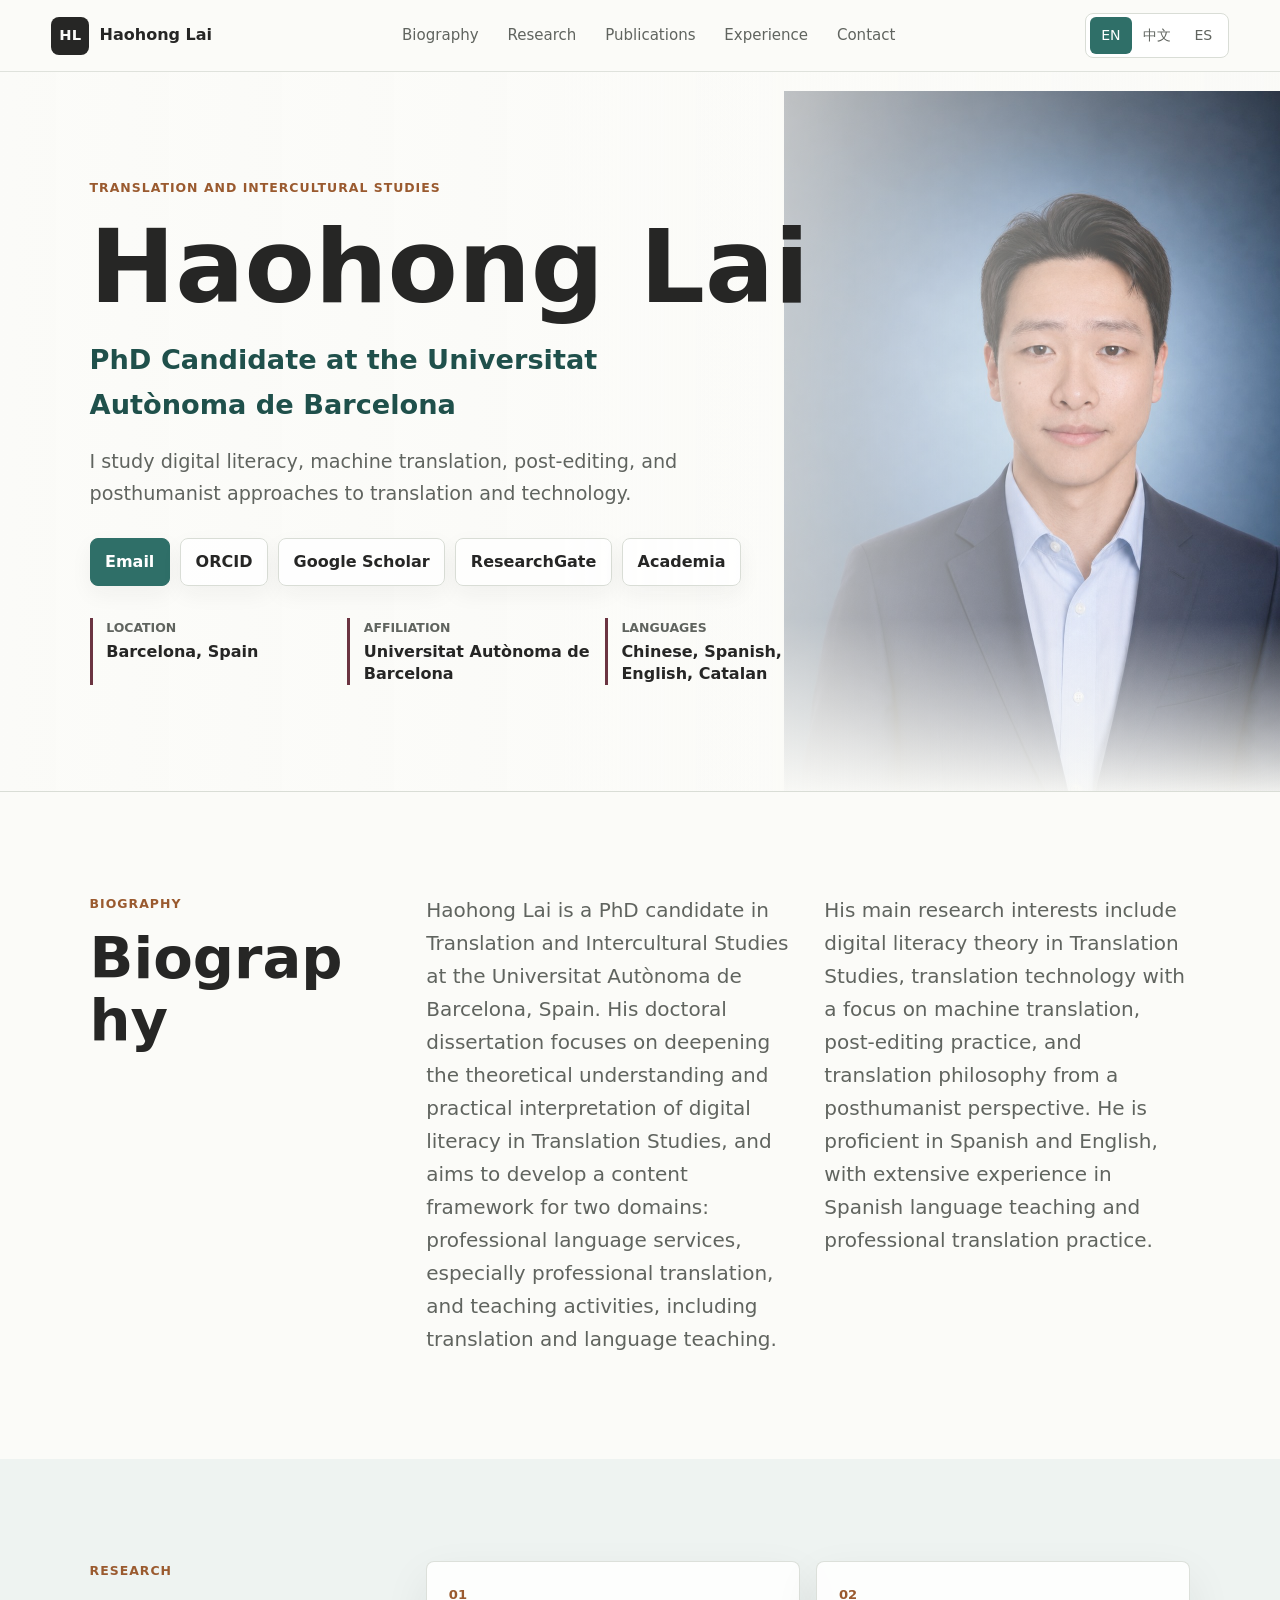
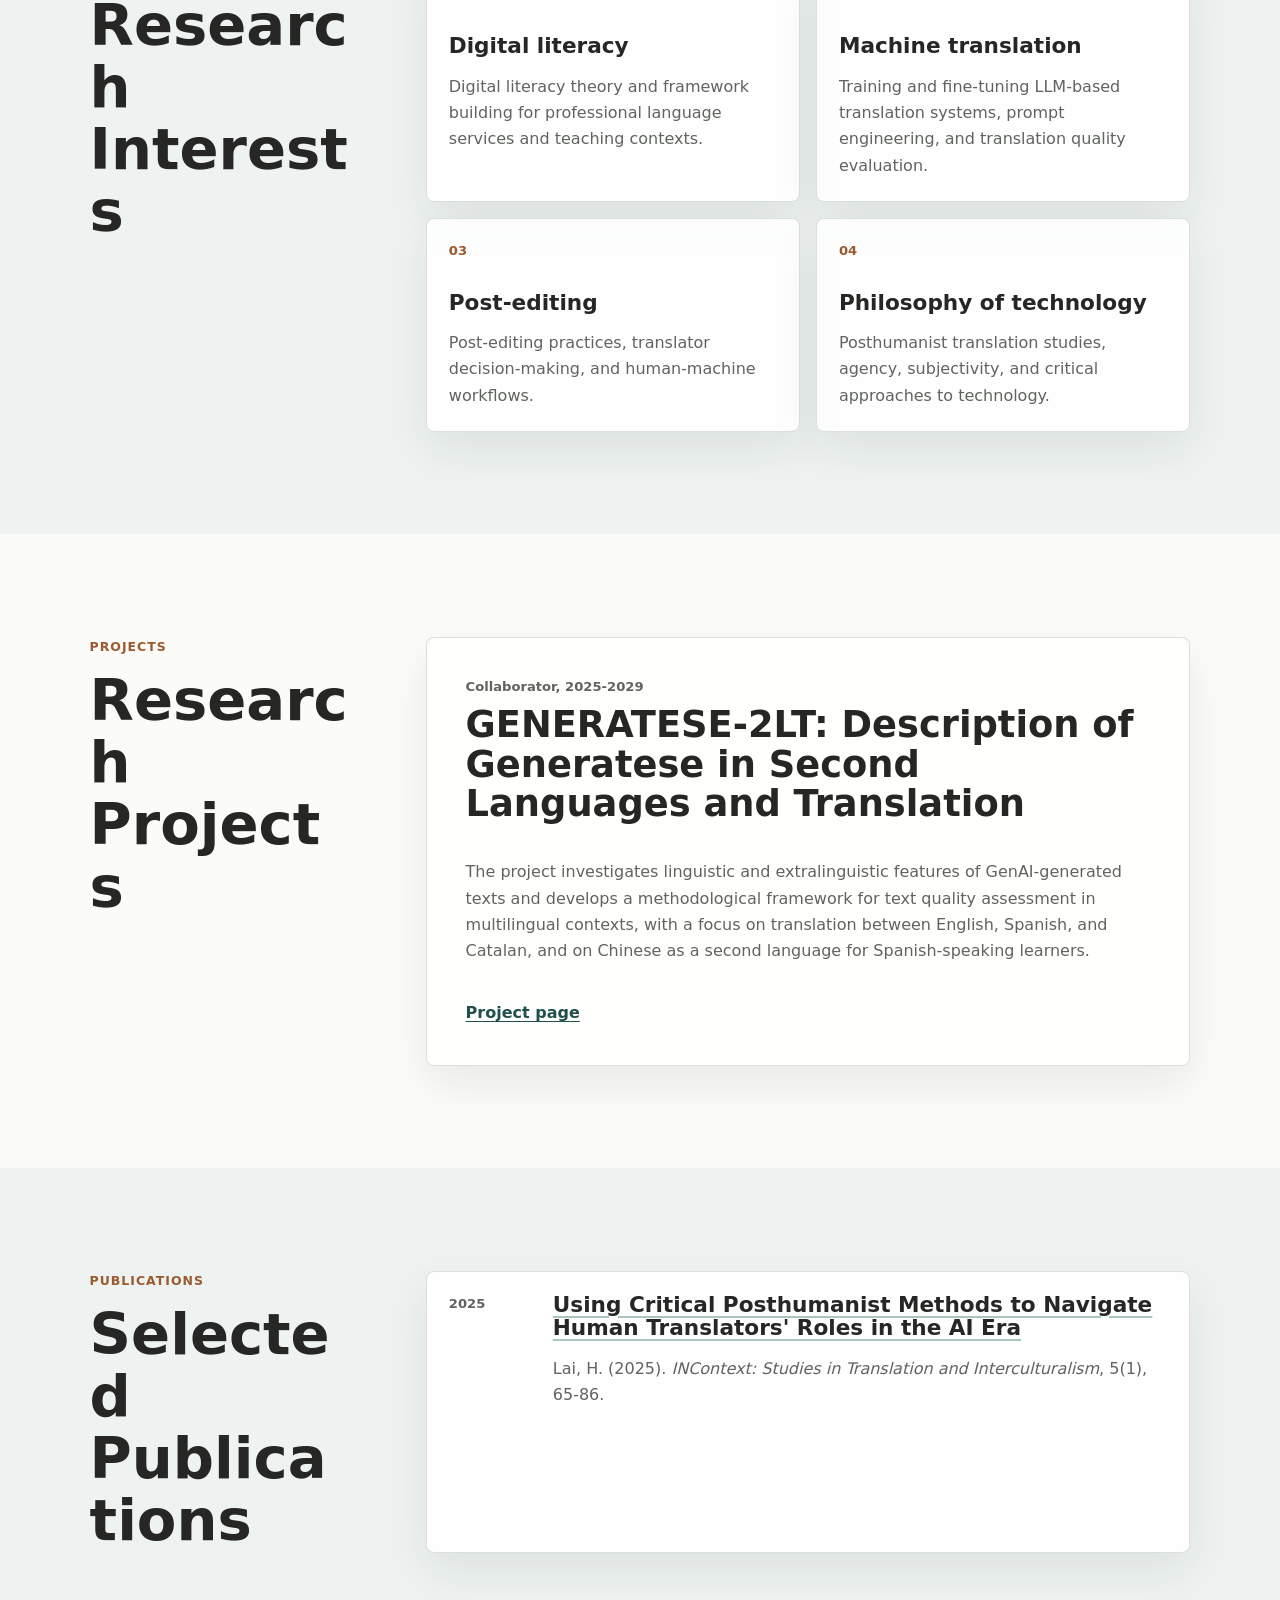
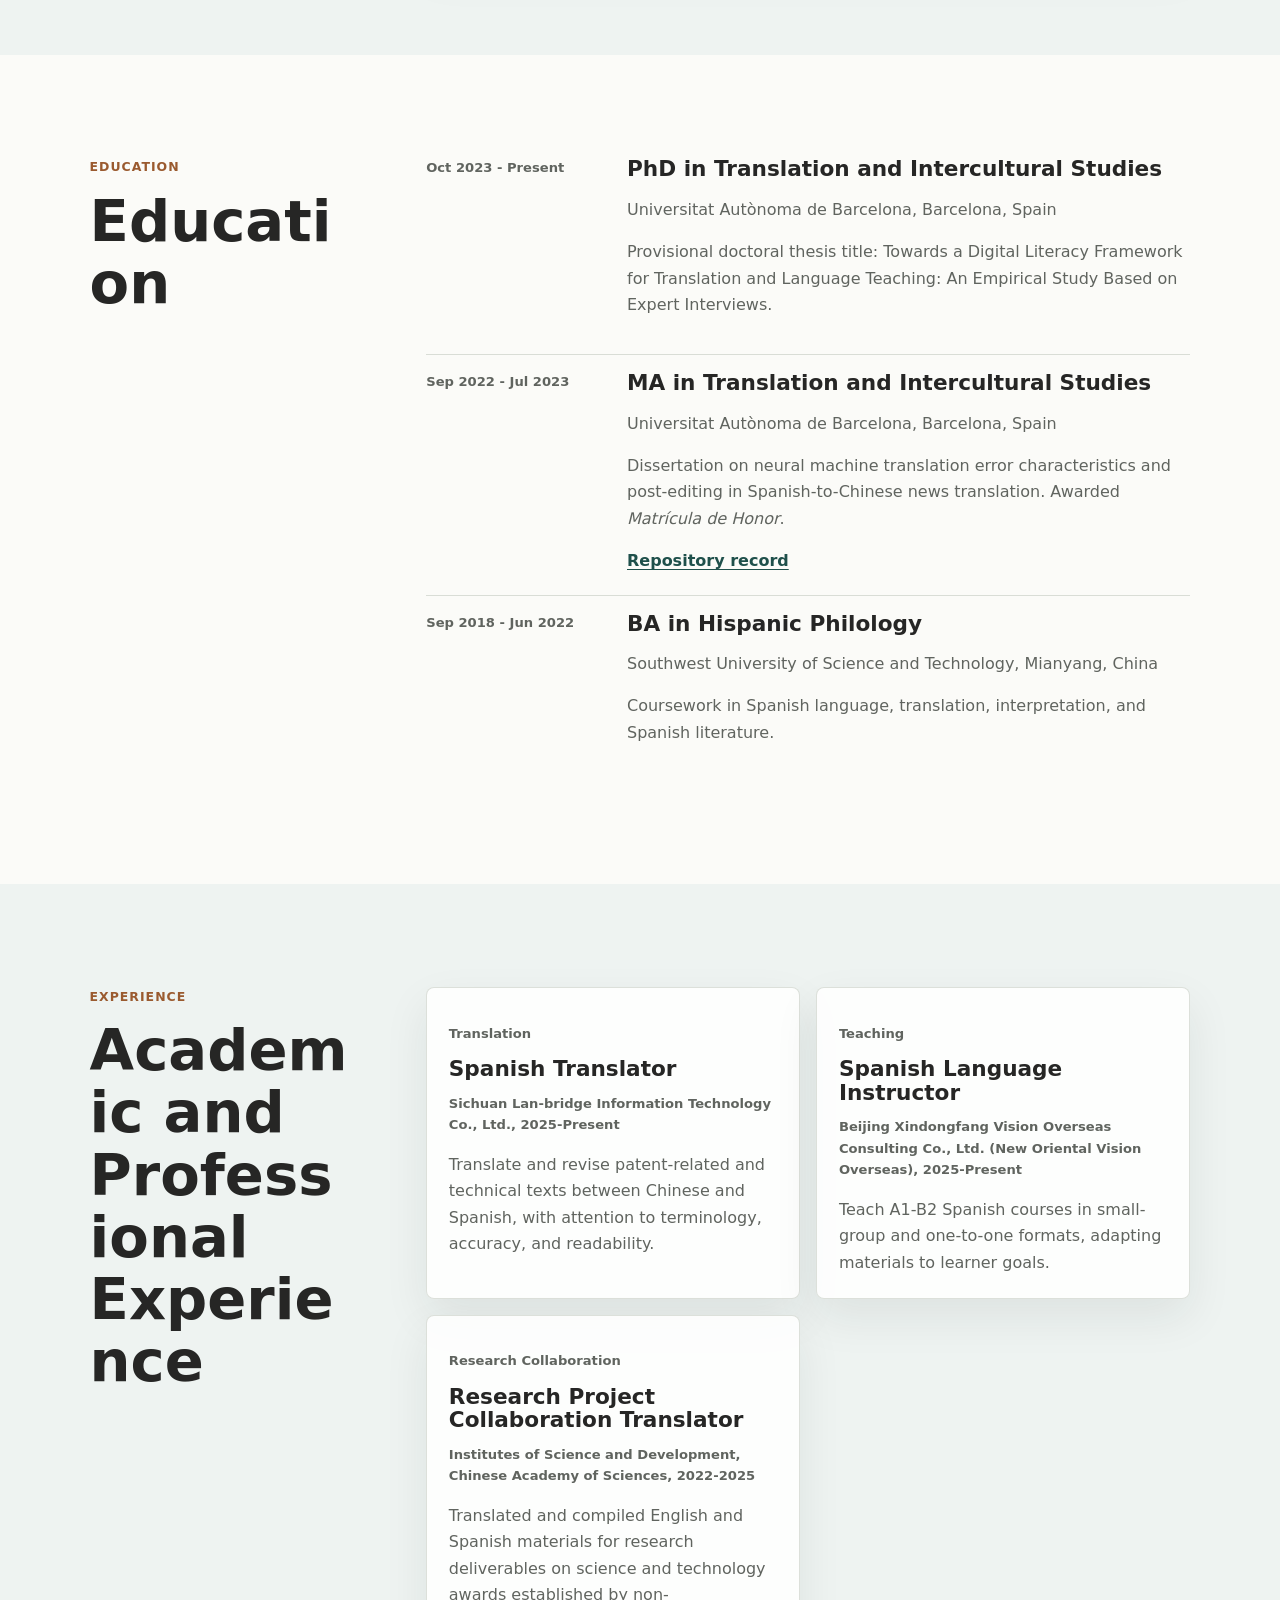
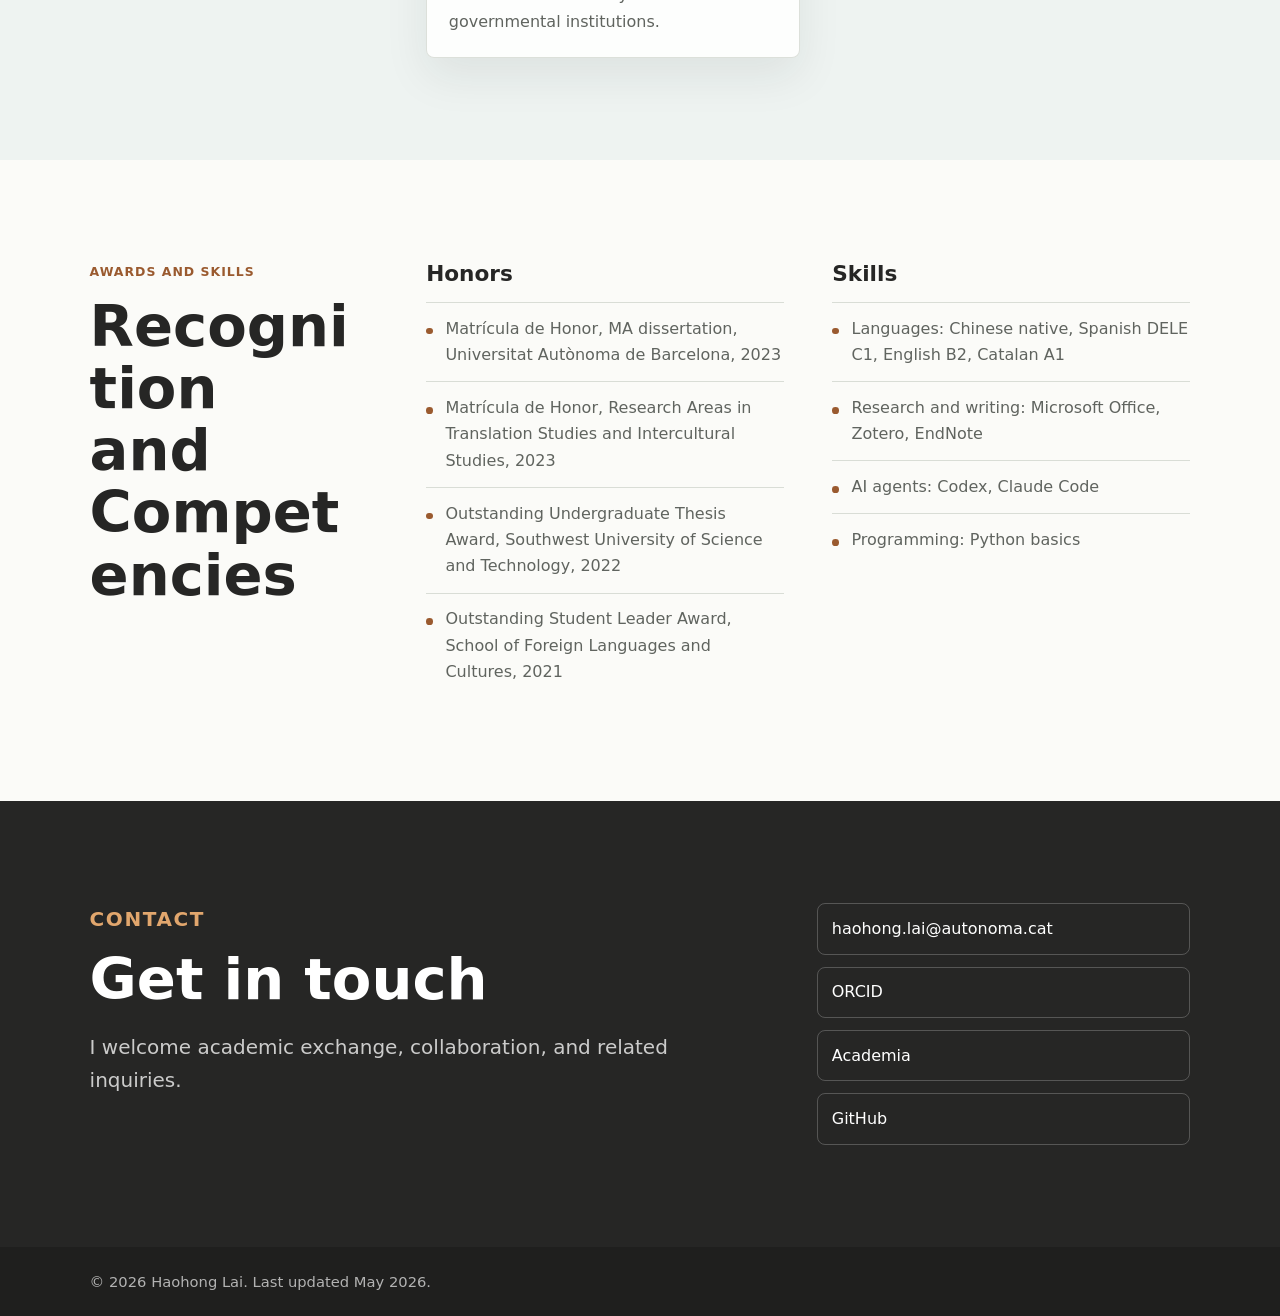
==== index.html @ 5a2b03fe "Simplify contact invitation copy" ====
<!doctype html>
<html lang="en">
  <head>
    <meta charset="utf-8">
    <meta name="viewport" content="width=device-width, initial-scale=1">
    <title>Haohong Lai | Academic Website</title>
    <meta
      name="description"
      content="Academic website of Haohong Lai, PhD candidate at the Universitat Autònoma de Barcelona. Research interests include digital literacy, machine translation, post-editing, and posthumanist translation studies."
    >
    <meta name="theme-color" content="#fbfbf8">
    <meta property="og:title" content="Haohong Lai | Academic Website">
    <meta
      property="og:description"
      content="Translation and Intercultural Studies, digital literacy, machine translation, post-editing, and posthumanist translation studies."
    >
    <meta property="og:type" content="website">
    <meta property="og:image" content="assets/profile.jpg">
    <link rel="stylesheet" href="styles.css?v=20260524">
    <script type="application/ld+json">
      {
        "@context": "https://schema.org",
        "@type": "Person",
        "name": "Haohong Lai",
        "alternateName": "赖豪鸿",
        "jobTitle": "PhD Candidate in Translation and Intercultural Studies",
        "affiliation": {
          "@type": "CollegeOrUniversity",
        "name": "Universitat Autònoma de Barcelona"
        },
        "email": "mailto:haohong.lai@autonoma.cat",
        "url": "https://haohong1.github.io/",
        "sameAs": [
          "https://orcid.org/0009-0009-6157-6242",
          "https://scholar.google.com.hk/citations?user=t36RoYYAAAAJ&hl",
          "https://www.researchgate.net/profile/Haohong-Lai?ev=hdr_xprf",
          "https://uab.academia.edu/HaohongLai",
          "https://github.com/haohong1"
        ],
        "knowsAbout": [
          "Digital literacy",
          "Machine translation",
          "Post-editing",
          "Philosophy of technology",
          "Posthumanist translation studies"
        ]
      }
    </script>
  </head>
  <body>
    <a class="skip-link" href="#main" data-i18n="skipLink">Skip to main content</a>

    <header class="site-header">
      <a class="brand" href="#top" aria-label="Haohong Lai">
        <span class="brand-mark">HL</span>
        <span class="brand-text">Haohong Lai</span>
      </a>

      <nav class="site-nav" aria-label="Primary navigation">
        <a href="#about" data-i18n="navAbout">Biography</a>
        <a href="#research" data-i18n="navResearch">Research</a>
        <a href="#publications" data-i18n="navPublications">Publications</a>
        <a href="#experience" data-i18n="navExperience">Experience</a>
        <a href="#contact" data-i18n="navContact">Contact</a>
      </nav>

      <div class="language-switch" aria-label="Language">
        <button class="lang-button is-active" type="button" data-lang-button="en" aria-pressed="true">EN</button>
        <button class="lang-button" type="button" data-lang-button="zh" aria-pressed="false">中文</button>
        <button class="lang-button" type="button" data-lang-button="es" aria-pressed="false">ES</button>
      </div>
    </header>

    <main id="main">
      <section class="hero" id="top" aria-labelledby="hero-title">
        <div class="hero-media" aria-hidden="true">
          <img class="hero-portrait" src="assets/profile.jpg" alt="">
        </div>
        <div class="hero-content">
          <p class="eyebrow" data-i18n="heroEyebrow">Translation and Intercultural Studies</p>
          <h1 id="hero-title" data-i18n="heroTitle">Haohong Lai</h1>
          <p class="hero-subtitle" data-i18n="heroSubtitle">
            PhD Candidate at the Universitat Autònoma de Barcelona
          </p>
          <p class="hero-summary" data-i18n="heroSummary">
            I study digital literacy, machine translation, post-editing, and posthumanist approaches to translation
            and technology.
          </p>
          <div class="hero-actions" aria-label="Profile links">
            <a class="button primary" href="mailto:haohong.lai@autonoma.cat" data-i18n="linkEmail">Email</a>
            <a class="button" href="https://orcid.org/0009-0009-6157-6242" target="_blank" rel="noreferrer">ORCID</a>
            <a class="button" href="https://scholar.google.com.hk/citations?user=t36RoYYAAAAJ&hl" target="_blank" rel="noreferrer">Google Scholar</a>
            <a class="button" href="https://www.researchgate.net/profile/Haohong-Lai?ev=hdr_xprf" target="_blank" rel="noreferrer">ResearchGate</a>
            <a class="button" href="https://uab.academia.edu/HaohongLai" target="_blank" rel="noreferrer">Academia</a>
          </div>
          <dl class="quick-facts" aria-label="Profile summary">
            <div>
              <dt data-i18n="factLocationLabel">Location</dt>
              <dd data-i18n="factLocation">Barcelona, Spain</dd>
            </div>
            <div>
              <dt data-i18n="factAffiliationLabel">Affiliation</dt>
              <dd data-i18n="factAffiliation">Universitat Autònoma de Barcelona</dd>
            </div>
            <div>
              <dt data-i18n="factLanguagesLabel">Languages</dt>
              <dd data-i18n="factLanguages">Chinese, Spanish, English, Catalan</dd>
            </div>
          </dl>
        </div>
      </section>

      <section class="section" id="about" aria-labelledby="about-title">
        <div class="section-heading">
          <p class="eyebrow" data-i18n="aboutEyebrow">Biography</p>
          <h2 id="about-title" data-i18n="aboutTitle">Biography</h2>
        </div>
        <div class="section-body two-column">
          <p data-i18n="aboutTextOne">
            Haohong Lai is a PhD candidate in Translation and Intercultural Studies at the Universitat Autònoma de
            Barcelona, Spain. His doctoral dissertation focuses on deepening the theoretical understanding and practical
            interpretation of digital literacy in Translation Studies, and aims to develop a content framework for two
            domains: professional language services, especially professional translation, and teaching activities,
            including translation and language teaching.
          </p>
          <p data-i18n="aboutTextTwo">
            His main research interests include digital literacy theory in Translation Studies, translation technology
            with a focus on machine translation, post-editing practice, and translation philosophy from a posthumanist
            perspective. He is proficient in Spanish and English, with extensive experience in Spanish language teaching
            and professional translation practice.
          </p>
        </div>
      </section>

      <section class="section tinted" id="research" aria-labelledby="research-title">
        <div class="section-heading">
          <p class="eyebrow" data-i18n="researchEyebrow">Research</p>
          <h2 id="research-title" data-i18n="researchTitle">Research Interests</h2>
        </div>
        <div class="interest-grid">
          <article class="card">
            <span class="card-index">01</span>
            <h3 data-i18n="interestOneTitle">Digital literacy</h3>
            <p data-i18n="interestOneText">
              Digital literacy theory and framework building for professional language services and teaching contexts.
            </p>
          </article>
          <article class="card">
            <span class="card-index">02</span>
            <h3 data-i18n="interestTwoTitle">Machine translation</h3>
            <p data-i18n="interestTwoText">
              Training and fine-tuning LLM-based translation systems, prompt engineering, and translation quality
              evaluation.
            </p>
          </article>
          <article class="card">
            <span class="card-index">03</span>
            <h3 data-i18n="interestThreeTitle">Post-editing</h3>
            <p data-i18n="interestThreeText">
              Post-editing practices, translator decision-making, and human-machine workflows.
            </p>
          </article>
          <article class="card">
            <span class="card-index">04</span>
            <h3 data-i18n="interestFourTitle">Philosophy of technology</h3>
            <p data-i18n="interestFourText">
              Posthumanist translation studies, agency, subjectivity, and critical approaches to technology.
            </p>
          </article>
        </div>
      </section>

      <section class="section" id="projects" aria-labelledby="projects-title">
        <div class="section-heading">
          <p class="eyebrow" data-i18n="projectsEyebrow">Projects</p>
          <h2 id="projects-title" data-i18n="projectsTitle">Research Projects</h2>
        </div>
        <article class="project-panel">
          <div>
            <p class="project-meta" data-i18n="projectMeta">Collaborator, 2025-2029</p>
            <h3 data-i18n="projectTitle">GENERATESE-2LT: Description of Generatese in Second Languages and Translation</h3>
          </div>
          <p data-i18n="projectText">
            The project investigates linguistic and extralinguistic features of GenAI-generated texts and develops a
            methodological framework for text quality assessment in multilingual contexts, with a focus on translation
            between English, Spanish, and Catalan, and on Chinese as a second language for Spanish-speaking learners.
          </p>
          <a
            class="text-link"
            href="https://portalrecerca.uab.cat/es/projects/descripci%C3%B3n-del-generatese-en-segundas-lenguas-y-traducci%C3%B3n/"
            target="_blank"
            rel="noreferrer"
            data-i18n="projectLink"
          >Project page</a>
        </article>
      </section>

      <section class="section tinted" id="publications" aria-labelledby="publications-title">
        <div class="section-heading">
          <p class="eyebrow" data-i18n="publicationsEyebrow">Publications</p>
          <h2 id="publications-title" data-i18n="publicationsTitle">Selected Publications</h2>
        </div>
        <article class="publication">
          <p class="publication-year">2025</p>
          <div>
            <h3>
              <a href="https://doi.org/10.54754/incontext.v5i1.113" target="_blank" rel="noreferrer">
                Using Critical Posthumanist Methods to Navigate Human Translators' Roles in the AI Era
              </a>
            </h3>
            <p>
              Lai, H. (2025). <em>INContext: Studies in Translation and Interculturalism</em>, 5(1), 65-86.
            </p>
          </div>
        </article>
      </section>

      <section class="section" id="education" aria-labelledby="education-title">
        <div class="section-heading">
          <p class="eyebrow" data-i18n="educationEyebrow">Education</p>
          <h2 id="education-title" data-i18n="educationTitle">Education</h2>
        </div>
        <div class="timeline">
          <article class="timeline-item">
            <p class="timeline-date" data-i18n="eduPhdDate">Oct 2023 - Present</p>
            <div>
              <h3 data-i18n="eduPhdTitle">PhD in Translation and Intercultural Studies</h3>
              <p data-i18n="eduPhdPlace">Universitat Autònoma de Barcelona, Barcelona, Spain</p>
              <p data-i18n="eduPhdText">
                Provisional doctoral thesis title: Towards a Digital Literacy Framework for Translation and Language
                Teaching: An Empirical Study Based on Expert Interviews.
              </p>
            </div>
          </article>
          <article class="timeline-item">
            <p class="timeline-date" data-i18n="eduMaDate">Sep 2022 - Jul 2023</p>
            <div>
              <h3 data-i18n="eduMaTitle">MA in Translation and Intercultural Studies</h3>
              <p data-i18n="eduMaPlace">Universitat Autònoma de Barcelona, Barcelona, Spain</p>
              <p data-i18n-html="eduMaText">
                Dissertation on neural machine translation error characteristics and post-editing in Spanish-to-Chinese
                news translation. Awarded <em>Matrícula de Honor</em>.
              </p>
              <a class="text-link" href="https://ddd.uab.cat/record/289027" target="_blank" rel="noreferrer" data-i18n="repositoryLink">
                Repository record
              </a>
            </div>
          </article>
          <article class="timeline-item">
            <p class="timeline-date" data-i18n="eduBaDate">Sep 2018 - Jun 2022</p>
            <div>
              <h3 data-i18n="eduBaTitle">BA in Hispanic Philology</h3>
              <p data-i18n="eduBaPlace">Southwest University of Science and Technology, Mianyang, China</p>
              <p data-i18n="eduBaText">
                Coursework in Spanish language, translation, interpretation, and Spanish literature.
              </p>
            </div>
          </article>
        </div>
      </section>

      <section class="section tinted" id="experience" aria-labelledby="experience-title">
        <div class="section-heading">
          <p class="eyebrow" data-i18n="experienceEyebrow">Experience</p>
          <h2 id="experience-title" data-i18n="experienceTitle">Academic and Professional Experience</h2>
        </div>
        <div class="experience-grid">
          <article class="card">
            <p class="tag" data-i18n="experienceTagTranslation">Translation</p>
            <h3 data-i18n="expTranslationTitle">Spanish Translator</h3>
            <p class="card-meta" data-i18n="expTranslationMeta">Sichuan Lan-bridge Information Technology Co., Ltd., 2025-Present</p>
            <p data-i18n="expTranslationText">
              Translate and revise patent-related and technical texts between Chinese and Spanish, with attention to
              terminology, accuracy, and readability.
            </p>
          </article>
          <article class="card">
            <p class="tag" data-i18n="experienceTagTeaching">Teaching</p>
            <h3 data-i18n="expTeachingTitle">Spanish Language Instructor</h3>
            <p class="card-meta" data-i18n="expTeachingMeta">Beijing Xindongfang Vision Overseas Consulting Co., Ltd., 2025-Present</p>
            <p data-i18n="expTeachingText">
              Teach A1-B2 Spanish courses in small-group and one-to-one formats, adapting materials to learner goals.
            </p>
          </article>
          <article class="card">
            <p class="tag" data-i18n="experienceTagResearch">Research Collaboration</p>
            <h3 data-i18n="expResearchTitle">Research Project Collaboration Translator</h3>
            <p class="card-meta" data-i18n="expResearchMeta">Institutes of Science and Development, Chinese Academy of Sciences, 2022-2025</p>
            <p data-i18n="expResearchText">
              Translated and compiled English and Spanish materials for research deliverables on science and technology
              awards established by non-governmental institutions.
            </p>
          </article>
        </div>
      </section>

      <section class="section" id="awards" aria-labelledby="awards-title">
        <div class="section-heading">
          <p class="eyebrow" data-i18n="awardsEyebrow">Awards and Skills</p>
          <h2 id="awards-title" data-i18n="awardsTitle">Recognition and Competencies</h2>
        </div>
        <div class="split-grid">
          <div>
            <h3 data-i18n="awardsSubTitle">Honors</h3>
            <ul class="clean-list">
              <li data-i18n="awardOne">Matrícula de Honor, MA dissertation, Universitat Autònoma de Barcelona, 2023</li>
              <li data-i18n="awardTwo">Matrícula de Honor, Research Areas in Translation Studies and Intercultural Studies, 2023</li>
              <li data-i18n="awardThree">Outstanding Undergraduate Thesis Award, Southwest University of Science and Technology, 2022</li>
              <li data-i18n="awardFour">Outstanding Student Leader Award, School of Foreign Languages and Cultures, 2021</li>
            </ul>
          </div>
          <div>
            <h3 data-i18n="skillsSubTitle">Skills</h3>
            <ul class="clean-list">
              <li data-i18n="skillLanguages">Languages: Chinese native, Spanish DELE C1, English B2, Catalan A1</li>
              <li data-i18n="skillResearch">Research and writing: Microsoft Office, Zotero, EndNote</li>
              <li data-i18n="skillTools">AI agents: Codex, Claude Code</li>
              <li data-i18n="skillProgramming">Programming: Python basics</li>
            </ul>
          </div>
        </div>
      </section>

      <section class="contact-section" id="contact" aria-labelledby="contact-title">
        <div>
          <p class="eyebrow" data-i18n="contactEyebrow">Contact</p>
          <h2 id="contact-title" data-i18n="contactTitle">Get in touch</h2>
          <p data-i18n="contactText">
            I welcome academic exchange, collaboration, and related inquiries.
          </p>
        </div>
        <div class="contact-links">
          <a href="mailto:haohong.lai@autonoma.cat">haohong.lai@autonoma.cat</a>
          <a href="https://orcid.org/0009-0009-6157-6242" target="_blank" rel="noreferrer">ORCID</a>
          <a href="https://uab.academia.edu/HaohongLai" target="_blank" rel="noreferrer">Academia</a>
          <a href="https://github.com/haohong1" target="_blank" rel="noreferrer">GitHub</a>
        </div>
      </section>
    </main>

    <footer class="site-footer">
      <p data-i18n="footerText">© 2026 Haohong Lai. Last updated May 2026.</p>
    </footer>

    <script src="script.js?v=20260529-4"></script>
  </body>
</html>
---- styles.css ----
:root {
  --paper: #fbfbf8;
  --surface: #ffffff;
  --surface-soft: #eef3f1;
  --ink: #262625;
  --muted: #60645f;
  --line: #d9ddd6;
  --teal: #2f6f68;
  --teal-deep: #1f504b;
  --rust: #9a5a2f;
  --wine: #6b3441;
  --shadow: 0 18px 45px rgba(31, 40, 37, 0.08);
  color-scheme: light;
  font-family:
    Inter, ui-sans-serif, system-ui, -apple-system, BlinkMacSystemFont, "Segoe UI", sans-serif;
}

* {
  box-sizing: border-box;
}

html {
  scroll-behavior: smooth;
}

body {
  margin: 0;
  background: var(--paper);
  color: var(--ink);
  line-height: 1.65;
  letter-spacing: 0;
  overflow-x: hidden;
}

img {
  max-width: 100%;
  display: block;
}

a {
  color: inherit;
  text-decoration-thickness: 0.08em;
  text-underline-offset: 0.18em;
}

:focus-visible {
  outline: 3px solid rgba(47, 111, 104, 0.35);
  outline-offset: 3px;
}

.skip-link {
  position: fixed;
  top: 10px;
  left: 10px;
  z-index: 100;
  transform: translateY(-160%);
  background: var(--ink);
  color: var(--surface);
  padding: 0.6rem 0.85rem;
  border-radius: 8px;
}

.skip-link:focus {
  transform: translateY(0);
}

.site-header {
  position: sticky;
  top: 0;
  z-index: 20;
  display: grid;
  grid-template-columns: auto 1fr auto;
  align-items: center;
  gap: 1.25rem;
  min-height: 72px;
  padding: 0.75rem clamp(1rem, 4vw, 3.25rem);
  background: rgba(251, 251, 248, 0.9);
  border-bottom: 1px solid rgba(217, 221, 214, 0.8);
  backdrop-filter: blur(18px);
}

.brand {
  display: inline-flex;
  align-items: center;
  gap: 0.65rem;
  font-weight: 760;
  text-decoration: none;
  white-space: nowrap;
}

.brand-mark {
  display: grid;
  place-items: center;
  width: 38px;
  height: 38px;
  background: var(--ink);
  color: var(--paper);
  border-radius: 8px;
  font-size: 0.92rem;
}

.site-nav {
  display: flex;
  justify-content: center;
  gap: clamp(0.85rem, 2.3vw, 1.8rem);
  font-size: 0.94rem;
  color: var(--muted);
}

.site-nav a {
  text-decoration: none;
}

.site-nav a:hover {
  color: var(--teal-deep);
}

.language-switch {
  display: inline-grid;
  grid-auto-flow: column;
  gap: 0.15rem;
  padding: 0.22rem;
  border: 1px solid var(--line);
  border-radius: 8px;
  background: var(--surface);
}

.lang-button {
  min-width: 42px;
  border: 0;
  border-radius: 6px;
  padding: 0.42rem 0.55rem;
  background: transparent;
  color: var(--muted);
  font: inherit;
  font-size: 0.88rem;
  cursor: pointer;
}

.lang-button.is-active {
  background: var(--teal);
  color: var(--surface);
}

.hero {
  position: relative;
  min-height: min(720px, calc(100svh - 108px));
  overflow: hidden;
  display: flex;
  align-items: center;
  padding: clamp(3rem, 7vw, 5rem) clamp(1.25rem, 7vw, 7rem);
  border-bottom: 1px solid var(--line);
}

.hero::before {
  content: "";
  position: absolute;
  inset: 0;
  z-index: 1;
  background:
    linear-gradient(
      90deg,
      rgba(251, 251, 248, 0.98) 0%,
      rgba(251, 251, 248, 0.96) 44%,
      rgba(251, 251, 248, 0.72) 63%,
      rgba(251, 251, 248, 0.1) 100%
    );
  pointer-events: none;
}

.hero-media {
  position: absolute;
  inset: 0 0 0 auto;
  width: min(58vw, 760px);
  display: flex;
  align-items: flex-end;
  justify-content: flex-end;
}

.hero-media::after {
  content: "";
  position: absolute;
  inset: 0;
  background:
    linear-gradient(90deg, var(--paper) 0%, rgba(251, 251, 248, 0) 34%),
    linear-gradient(0deg, rgba(251, 251, 248, 0.94) 0%, rgba(251, 251, 248, 0) 24%);
}

.hero-portrait {
  width: min(46vw, 560px);
  min-width: 360px;
  height: auto;
  margin-right: clamp(-5rem, -5vw, -1.5rem);
  filter: saturate(0.95);
}

.hero-content {
  position: relative;
  z-index: 2;
  width: min(760px, 100%);
  min-width: 0;
}

.eyebrow {
  margin: 0 0 0.8rem;
  color: var(--rust);
  font-size: 0.78rem;
  font-weight: 770;
  letter-spacing: 0.08em;
  text-transform: uppercase;
}

h1,
h2,
h3,
p {
  overflow-wrap: anywhere;
}

h1,
h2,
h3 {
  margin: 0;
  line-height: 1.08;
  letter-spacing: 0;
}

h1 {
  max-width: 12ch;
  font-size: clamp(3rem, 8vw, 6.8rem);
}

h2 {
  font-size: clamp(2rem, 4.5vw, 3.8rem);
}

h3 {
  font-size: clamp(1.1rem, 2vw, 1.35rem);
}

.hero-subtitle {
  max-width: 640px;
  margin: 1rem 0 0;
  color: var(--teal-deep);
  font-size: clamp(1.2rem, 2.5vw, 1.7rem);
  font-weight: 650;
}

.hero-summary {
  max-width: 640px;
  margin: 1.15rem 0 0;
  color: var(--muted);
  font-size: clamp(1.02rem, 1.6vw, 1.2rem);
}

.hero-actions {
  display: flex;
  flex-wrap: wrap;
  gap: 0.65rem;
  margin-top: 1.75rem;
}

.button {
  display: inline-flex;
  align-items: center;
  justify-content: center;
  min-width: 0;
  min-height: 44px;
  border: 1px solid var(--line);
  border-radius: 8px;
  padding: 0.62rem 0.9rem;
  background: rgba(255, 255, 255, 0.78);
  color: var(--ink);
  font-weight: 700;
  text-decoration: none;
  overflow-wrap: anywhere;
  box-shadow: 0 8px 22px rgba(31, 40, 37, 0.05);
}

.button:hover {
  border-color: rgba(47, 111, 104, 0.45);
  color: var(--teal-deep);
}

.button.primary {
  background: var(--teal);
  border-color: var(--teal);
  color: var(--surface);
}

.quick-facts {
  display: grid;
  grid-template-columns: repeat(3, minmax(0, 1fr));
  gap: 0.8rem;
  max-width: 780px;
  margin: 2rem 0 0;
}

.quick-facts div {
  border-left: 3px solid var(--wine);
  padding-left: 0.85rem;
}

.quick-facts dt {
  color: var(--muted);
  font-size: 0.78rem;
  font-weight: 760;
  text-transform: uppercase;
}

.quick-facts dd {
  margin: 0.18rem 0 0;
  font-weight: 690;
  line-height: 1.35;
}

.section {
  display: grid;
  grid-template-columns: minmax(220px, 0.34fr) minmax(0, 1fr);
  gap: clamp(1.75rem, 6vw, 5rem);
  padding: clamp(4rem, 8vw, 7rem) clamp(1.25rem, 7vw, 7rem);
}

.section.tinted {
  background: var(--surface-soft);
}

.section-heading {
  max-width: 420px;
}

.section-heading h2 {
  position: sticky;
  top: 104px;
}

.section-body {
  font-size: clamp(1.02rem, 1.7vw, 1.25rem);
  color: var(--muted);
}

.two-column {
  columns: 2 280px;
  column-gap: 2rem;
}

.two-column p {
  margin-top: 0;
  break-inside: avoid;
}

.interest-grid,
.experience-grid {
  display: grid;
  grid-template-columns: repeat(2, minmax(0, 1fr));
  gap: 1rem;
}

.card,
.project-panel,
.publication {
  border: 1px solid rgba(217, 221, 214, 0.9);
  border-radius: 8px;
  background: rgba(255, 255, 255, 0.86);
  box-shadow: var(--shadow);
}

.card {
  min-height: 210px;
  padding: 1.35rem;
}

.card-index,
.tag,
.project-meta,
.publication-year,
.timeline-date,
.card-meta {
  color: var(--teal-deep);
  font-size: 0.82rem;
  font-weight: 780;
}

.card-index {
  display: block;
  margin-bottom: 1.8rem;
  color: var(--rust);
}

.card h3 {
  margin-bottom: 0.75rem;
}

.card p,
.project-panel p,
.publication p,
.timeline p,
.clean-list {
  color: var(--muted);
}

.card p:last-child,
.project-panel p:last-child {
  margin-bottom: 0;
}

.project-panel {
  display: grid;
  gap: 1.2rem;
  padding: clamp(1.5rem, 4vw, 2.4rem);
}

.project-panel h3 {
  font-size: clamp(1.45rem, 3vw, 2.3rem);
}

.project-meta {
  margin: 0 0 0.45rem;
  color: var(--wine);
}

.text-link {
  width: fit-content;
  color: var(--teal-deep);
  font-weight: 760;
}

.publication {
  display: grid;
  grid-template-columns: 84px minmax(0, 1fr);
  gap: 1.25rem;
  padding: 1.35rem;
}

.publication a {
  color: var(--ink);
  text-decoration-color: rgba(47, 111, 104, 0.4);
}

.publication a:hover {
  color: var(--teal-deep);
}

.publication-year {
  margin: 0;
  color: var(--wine);
}

.timeline {
  display: grid;
  gap: 1rem;
}

.timeline-item {
  display: grid;
  grid-template-columns: minmax(120px, 180px) minmax(0, 1fr);
  gap: 1.3rem;
  padding-bottom: 1.25rem;
  border-bottom: 1px solid var(--line);
}

.timeline-item:last-child {
  border-bottom: 0;
}

.timeline-date,
.card-meta {
  margin: 0;
}

.timeline h3,
.split-grid h3 {
  margin-bottom: 0.45rem;
}

.split-grid {
  display: grid;
  grid-template-columns: repeat(2, minmax(0, 1fr));
  gap: clamp(1rem, 4vw, 3rem);
}

.clean-list {
  margin: 1rem 0 0;
  padding: 0;
  list-style: none;
}

.clean-list li {
  position: relative;
  padding: 0.8rem 0 0.8rem 1.2rem;
  border-top: 1px solid var(--line);
}

.clean-list li::before {
  content: "";
  position: absolute;
  top: 1.55rem;
  left: 0;
  width: 0.42rem;
  height: 0.42rem;
  background: var(--rust);
  border-radius: 50%;
}

.contact-section {
  display: grid;
  grid-template-columns: minmax(0, 0.8fr) minmax(260px, 0.45fr);
  gap: clamp(1.5rem, 5vw, 4rem);
  padding: clamp(4rem, 8vw, 7rem) clamp(1.25rem, 7vw, 7rem);
  background: var(--ink);
  color: var(--surface);
}

.contact-section p {
  max-width: 720px;
  color: rgba(255, 255, 255, 0.76);
  font-size: clamp(1.02rem, 1.8vw, 1.25rem);
}

.contact-section .eyebrow {
  color: #e1a66d;
}

.contact-links {
  display: grid;
  align-content: start;
  gap: 0.75rem;
}

.contact-links a {
  min-height: 46px;
  border: 1px solid rgba(255, 255, 255, 0.22);
  border-radius: 8px;
  padding: 0.72rem 0.85rem;
  text-decoration: none;
}

.contact-links a:hover {
  border-color: rgba(255, 255, 255, 0.58);
}

.site-footer {
  padding: 1.4rem clamp(1.25rem, 7vw, 7rem);
  background: #1f1f1e;
  color: rgba(255, 255, 255, 0.66);
  font-size: 0.92rem;
}

.site-footer p {
  margin: 0;
}

@media (max-width: 980px) {
  .site-header {
    grid-template-columns: 1fr auto;
  }

  .site-nav {
    grid-column: 1 / -1;
    justify-content: flex-start;
    overflow-x: auto;
    padding-bottom: 0.2rem;
  }

  .hero {
    align-items: flex-start;
    min-height: auto;
    padding-top: 3.2rem;
    padding-bottom: 20rem;
  }

  .hero::before {
    background:
      linear-gradient(180deg, rgba(251, 251, 248, 0.99) 0%, rgba(251, 251, 248, 0.94) 58%, rgba(251, 251, 248, 0.2) 100%);
  }

  .hero-media {
    top: auto;
    width: 100%;
    height: 27rem;
  }

  .hero-media::after {
    background: linear-gradient(0deg, rgba(251, 251, 248, 0.95) 0%, rgba(251, 251, 248, 0) 28%);
  }

  .hero-portrait {
    width: auto;
    min-width: 0;
    max-height: 29rem;
    margin-right: -2.8rem;
  }

  .quick-facts,
  .section,
  .contact-section {
    grid-template-columns: 1fr;
  }

  .section-heading h2 {
    position: static;
  }
}

@media (max-width: 720px) {
  .site-header {
    min-height: 64px;
    gap: 0.75rem;
  }

  .brand-text {
    display: none;
  }

  .site-nav {
    gap: 1rem;
    font-size: 0.9rem;
  }

  .hero {
    padding-left: 1.35rem;
    padding-right: 5rem;
    padding-bottom: 20rem;
  }

  h1 {
    font-size: clamp(2.6rem, 17vw, 4.1rem);
  }

  .hero-content,
  .hero-actions,
  .quick-facts {
    width: clamp(280px, 70vw, 520px) !important;
    max-width: calc(100vw - 6rem) !important;
  }

  .hero-subtitle {
    font-size: 1.1rem;
    line-height: 1.38;
    word-break: break-all;
  }

  .hero-summary {
    word-break: break-all;
  }

  .hero-media {
    height: 18rem;
    opacity: 0.62;
  }

  .hero-portrait {
    max-height: 21rem;
    margin-right: -4.8rem;
  }

  .hero-actions {
    display: grid;
    grid-template-columns: 1fr;
  }

  .button {
    padding-inline: 0.6rem;
    text-align: center;
  }

  .quick-facts,
  .interest-grid,
  .experience-grid,
  .split-grid,
  .publication,
  .timeline-item {
    grid-template-columns: 1fr;
  }

  .card {
    min-height: auto;
  }
}

@media (max-width: 430px) {
  .language-switch {
    width: 100%;
    grid-column: 1 / -1;
  }

  .lang-button {
    min-width: 0;
  }

  .hero-content,
  .hero-actions,
  .quick-facts {
    width: 300px !important;
    max-width: calc(100vw - 5rem) !important;
  }
}
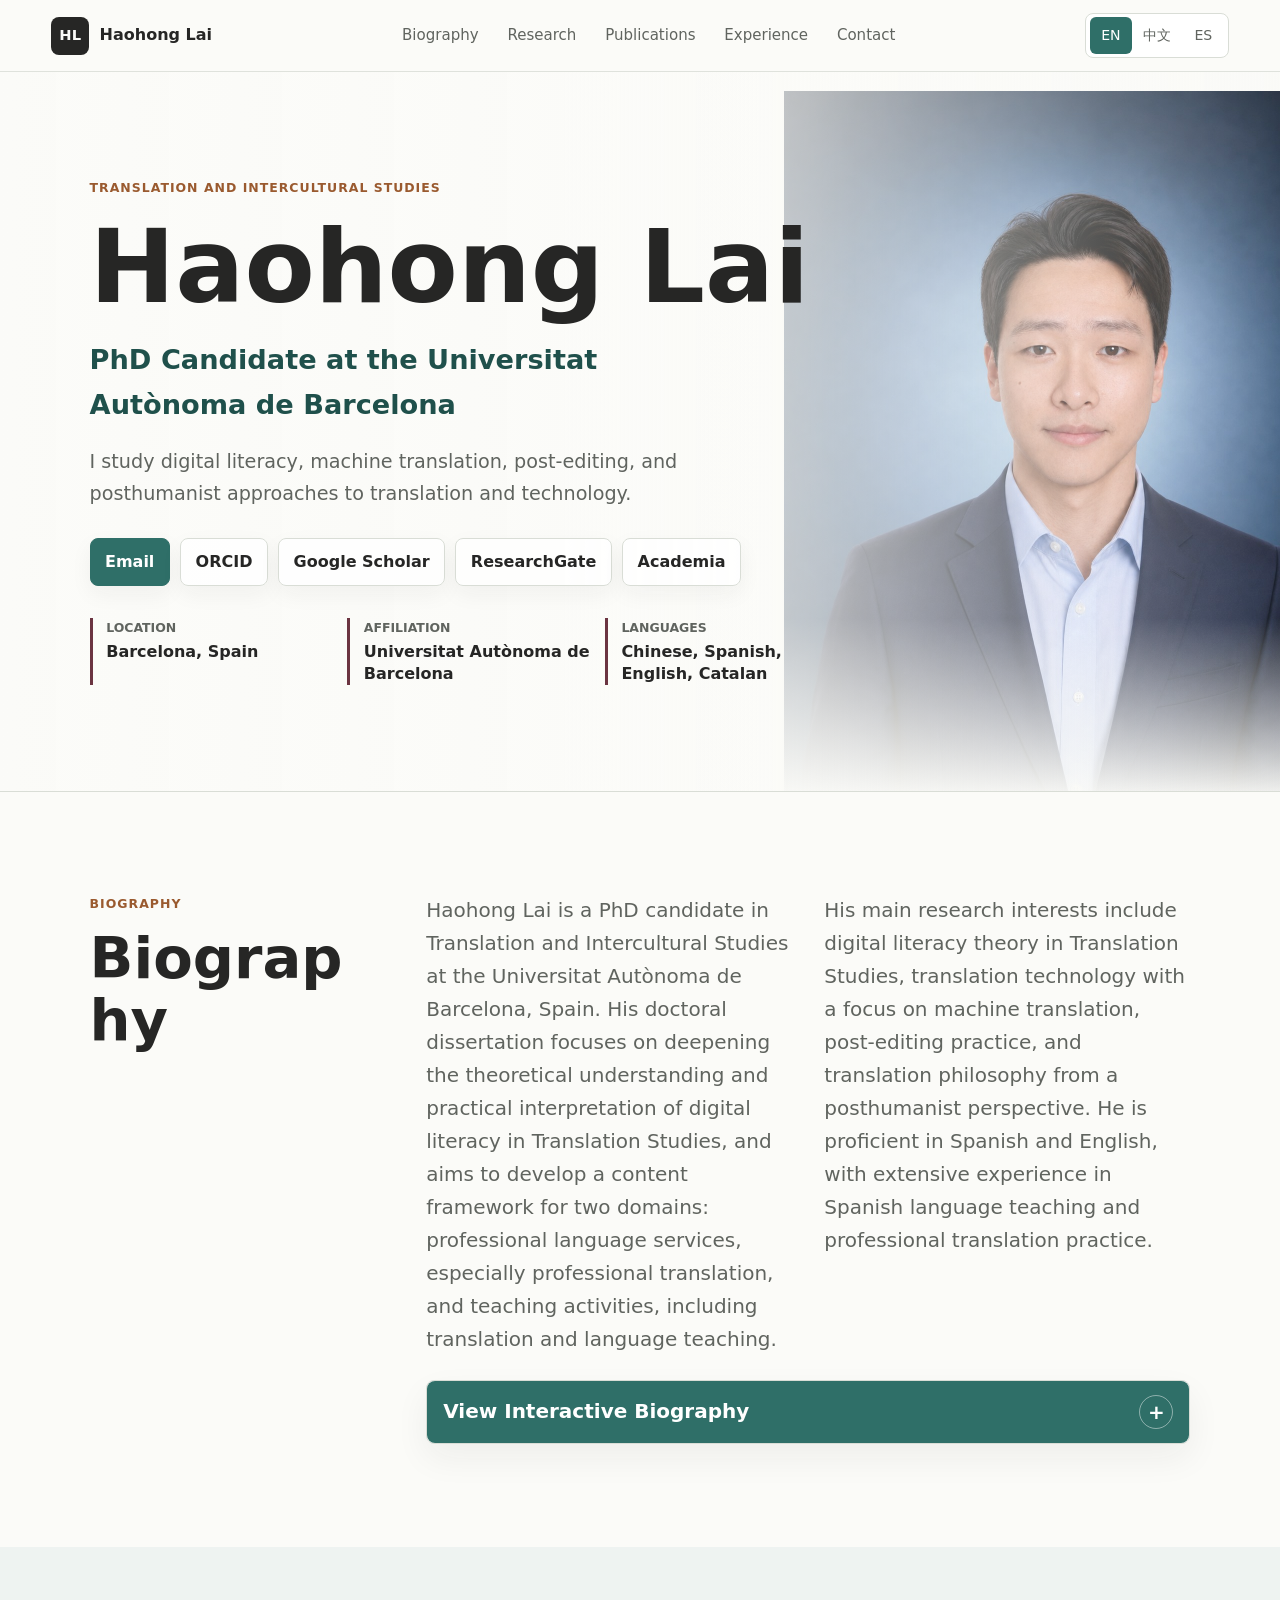
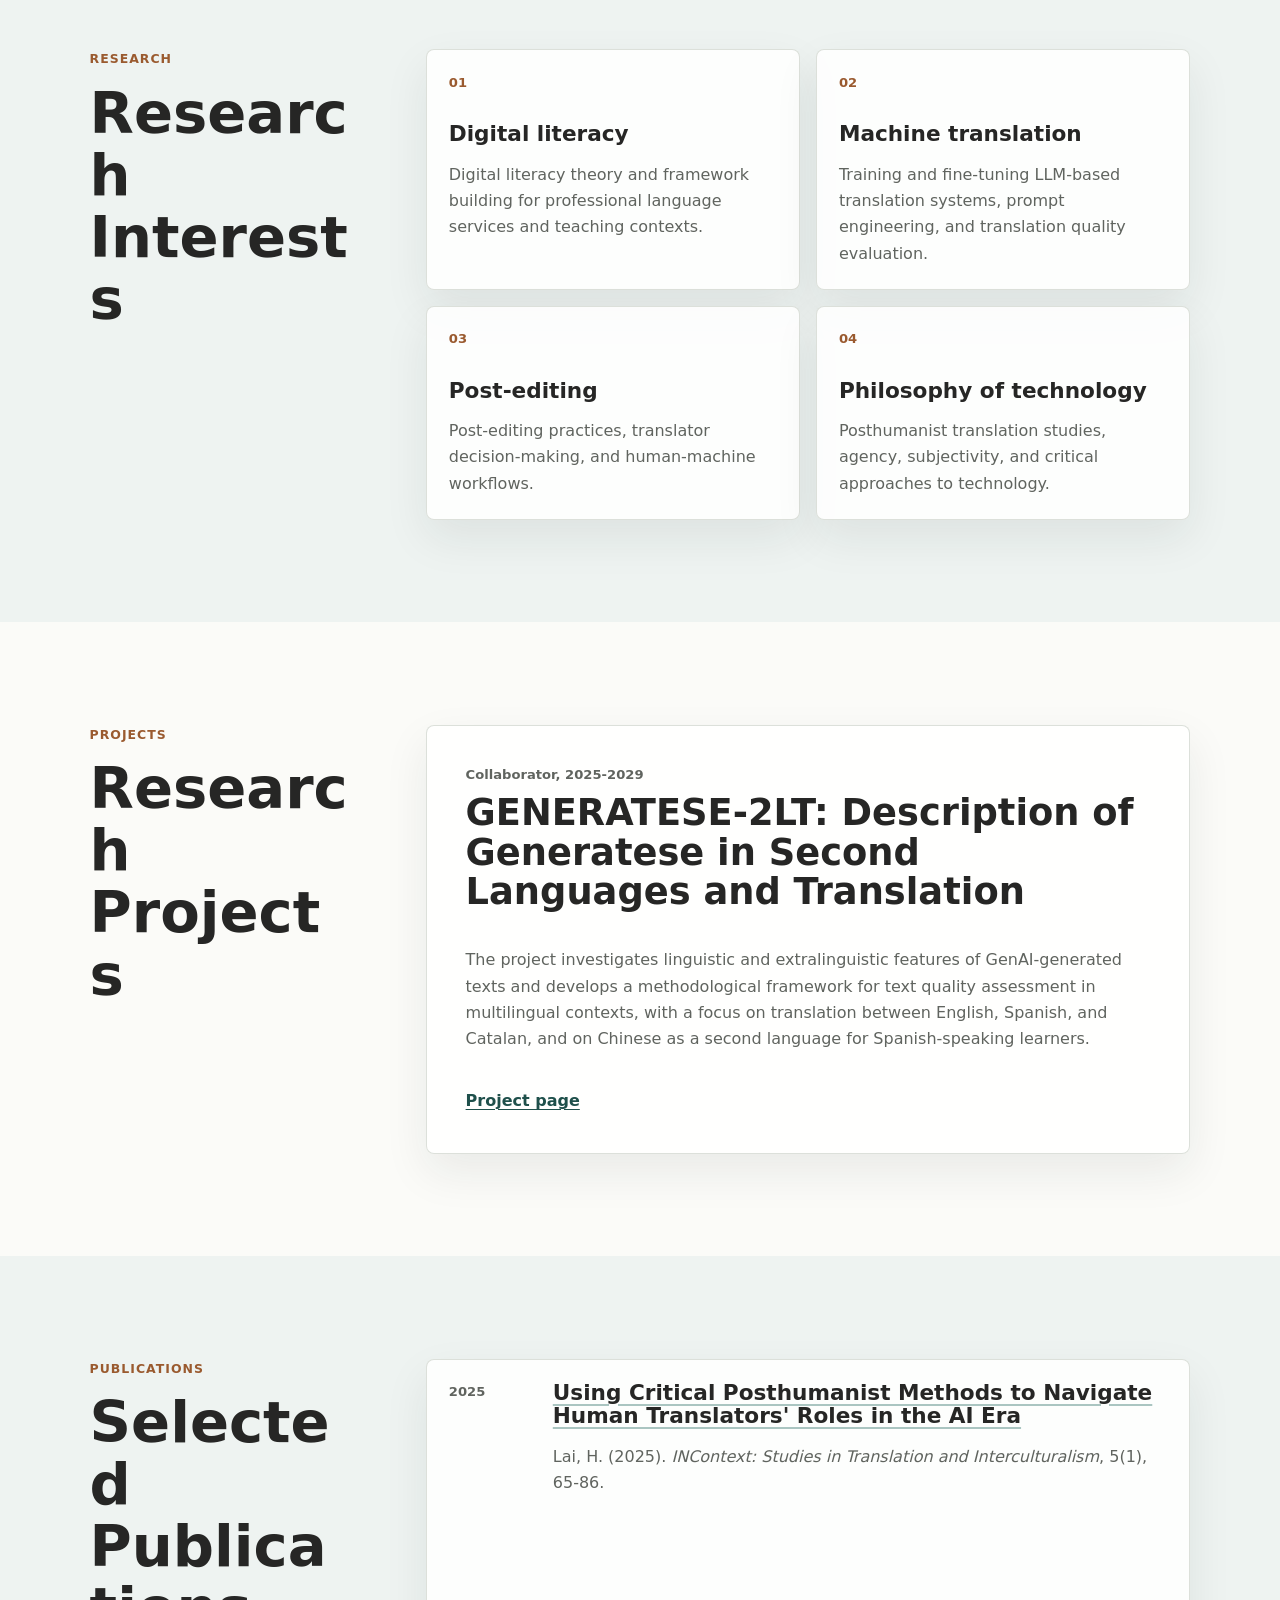
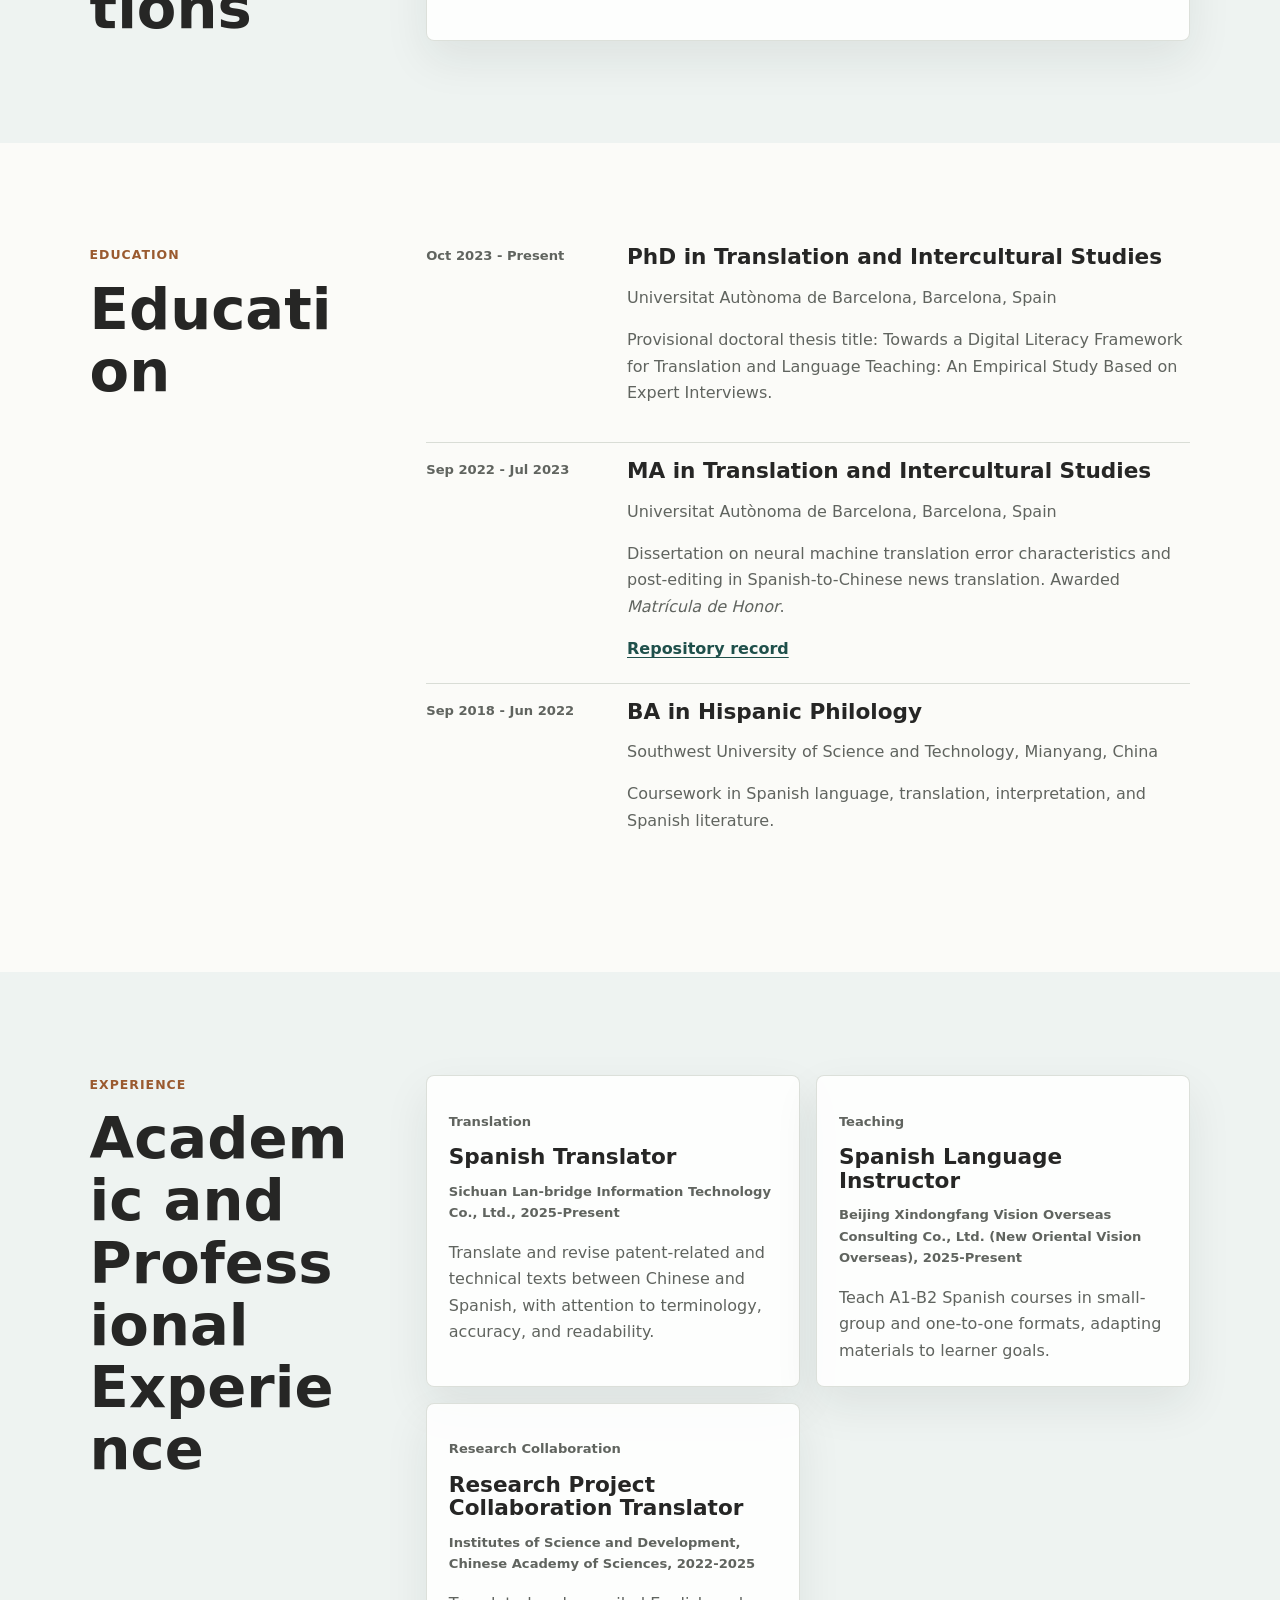
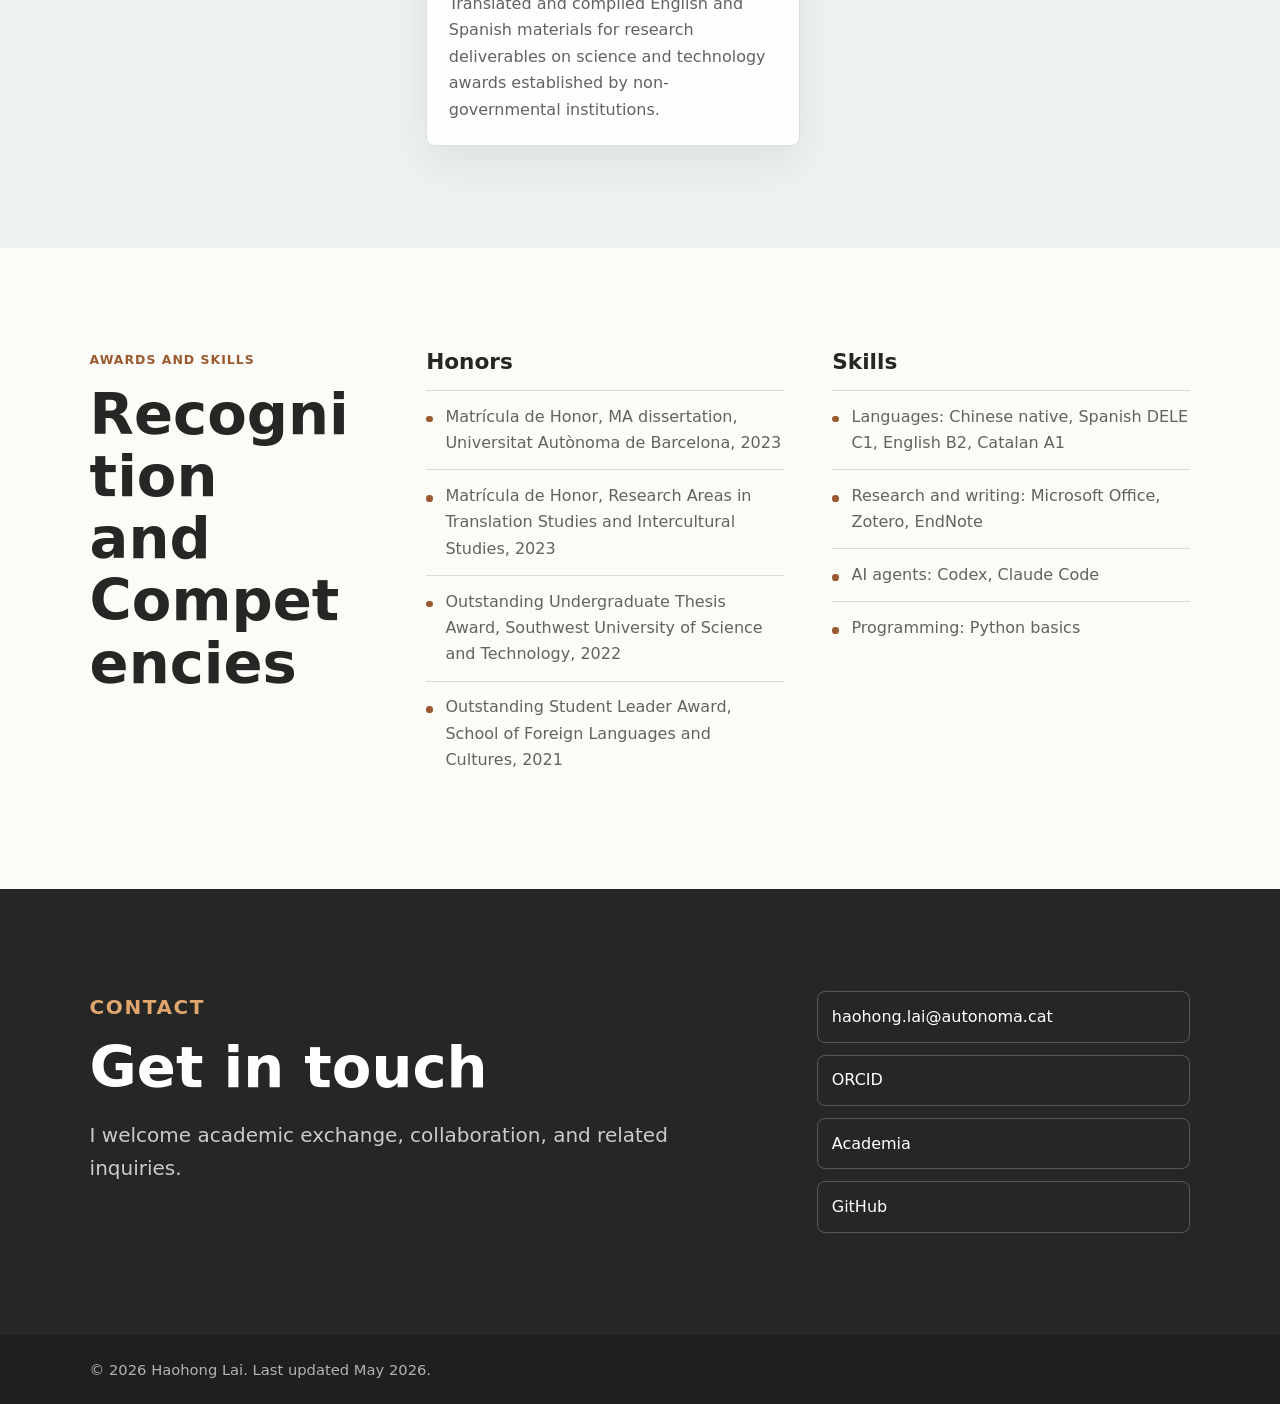
==== commit 5b4eeec5: "Add interactive biography timeline" ====
--- a/index.html
+++ b/index.html
@@ -115,20 +115,62 @@
           <p class="eyebrow" data-i18n="aboutEyebrow">Biography</p>
           <h2 id="about-title" data-i18n="aboutTitle">Biography</h2>
         </div>
-        <div class="section-body two-column">
-          <p data-i18n="aboutTextOne">
-            Haohong Lai is a PhD candidate in Translation and Intercultural Studies at the Universitat Autònoma de
-            Barcelona, Spain. His doctoral dissertation focuses on deepening the theoretical understanding and practical
-            interpretation of digital literacy in Translation Studies, and aims to develop a content framework for two
-            domains: professional language services, especially professional translation, and teaching activities,
-            including translation and language teaching.
-          </p>
-          <p data-i18n="aboutTextTwo">
-            His main research interests include digital literacy theory in Translation Studies, translation technology
-            with a focus on machine translation, post-editing practice, and translation philosophy from a posthumanist
-            perspective. He is proficient in Spanish and English, with extensive experience in Spanish language teaching
-            and professional translation practice.
-          </p>
+        <div class="section-body biography-body">
+          <div class="two-column">
+            <p data-i18n="aboutTextOne">
+              Haohong Lai is a PhD candidate in Translation and Intercultural Studies at the Universitat Autònoma de
+              Barcelona, Spain. His doctoral dissertation focuses on deepening the theoretical understanding and practical
+              interpretation of digital literacy in Translation Studies, and aims to develop a content framework for two
+              domains: professional language services, especially professional translation, and teaching activities,
+              including translation and language teaching.
+            </p>
+            <p data-i18n="aboutTextTwo">
+              His main research interests include digital literacy theory in Translation Studies, translation technology
+              with a focus on machine translation, post-editing practice, and translation philosophy from a posthumanist
+              perspective. He is proficient in Spanish and English, with extensive experience in Spanish language teaching
+              and professional translation practice.
+            </p>
+          </div>
+
+          <div class="interactive-bio" data-bio>
+            <button class="journey-toggle" type="button" data-bio-toggle aria-expanded="false" aria-controls="interactive-biography-panel">
+              <span data-i18n="bioToggleOpen">View Interactive Biography</span>
+              <span class="toggle-indicator" aria-hidden="true">+</span>
+            </button>
+            <div class="journey-panel" id="interactive-biography-panel" data-bio-panel hidden>
+              <h3 data-i18n="bioPanelTitle">Interactive Biography</h3>
+              <ol class="journey-list" aria-label="Interactive biography">
+                <li>
+                  <time datetime="2000-06-14" data-i18n="bioDateOne">14 Jun 2000</time>
+                  <p data-i18n="bioNodeOne">Born in Yong'an, Fujian Province, China.</p>
+                </li>
+                <li>
+                  <time datetime="2015-06" data-i18n="bioDateTwo">Jun 2015</time>
+                  <p data-i18n="bioNodeTwo">Entered Yong'an No. 3 High School in Fujian Province.</p>
+                </li>
+                <li>
+                  <time datetime="2018-09" data-i18n="bioDateThree">Sep 2018</time>
+                  <p data-i18n="bioNodeThree">Began undergraduate study in Hispanic Philology at Southwest University of Science and Technology.</p>
+                </li>
+                <li>
+                  <time datetime="2022-09" data-i18n="bioDateFour">Sep 2022</time>
+                  <p data-i18n="bioNodeFour">Moved to Spain for graduate study in Translation and Intercultural Studies at the Universitat Autònoma de Barcelona.</p>
+                </li>
+                <li>
+                  <time datetime="2023-10" data-i18n="bioDateFive">Oct 2023</time>
+                  <p data-i18n="bioNodeFive">Started doctoral study in Translation and Intercultural Studies at the Universitat Autònoma de Barcelona.</p>
+                </li>
+                <li>
+                  <time datetime="2025-05" data-i18n="bioDateSix">May 2025</time>
+                  <p data-i18n="bioNodeSix">Published his first academic article.</p>
+                </li>
+                <li>
+                  <time datetime="2026-05" data-i18n="bioDateSeven">May 2026</time>
+                  <p data-i18n="bioNodeSeven">Created this academic website in collaboration with Codex.</p>
+                </li>
+              </ol>
+            </div>
+          </div>
         </div>
       </section>
 
@@ -342,6 +384,6 @@
       <p data-i18n="footerText">© 2026 Haohong Lai. Last updated May 2026.</p>
     </footer>
 
-    <script src="script.js?v=20260529-4"></script>
+    <script src="script.js?v=20260529-5"></script>
   </body>
 </html>
--- a/styles.css
+++ b/styles.css
@@ -339,6 +339,11 @@
   color: var(--muted);
 }
 
+.biography-body {
+  display: grid;
+  gap: 1.45rem;
+}
+
 .two-column {
   columns: 2 280px;
   column-gap: 2rem;
@@ -347,6 +352,122 @@
 .two-column p {
   margin-top: 0;
   break-inside: avoid;
+}
+
+.interactive-bio {
+  break-inside: avoid;
+  border: 1px solid var(--line);
+  border-radius: 8px;
+  background: rgba(255, 255, 255, 0.72);
+  box-shadow: 0 14px 34px rgba(31, 40, 37, 0.06);
+}
+
+.journey-toggle {
+  display: grid;
+  grid-template-columns: 1fr auto;
+  align-items: center;
+  gap: 1rem;
+  width: 100%;
+  min-height: 58px;
+  border: 0;
+  padding: 0.9rem 1rem;
+  background: var(--teal);
+  color: var(--surface);
+  border-radius: 8px;
+  font: inherit;
+  font-weight: 780;
+  text-align: left;
+  cursor: pointer;
+}
+
+.journey-toggle[aria-expanded="true"] {
+  border-bottom-right-radius: 0;
+  border-bottom-left-radius: 0;
+}
+
+.toggle-indicator {
+  display: grid;
+  place-items: center;
+  width: 34px;
+  height: 34px;
+  border: 1px solid rgba(255, 255, 255, 0.45);
+  border-radius: 50%;
+  font-size: 1.25rem;
+  line-height: 1;
+}
+
+.journey-toggle[aria-expanded="true"] .toggle-indicator {
+  transform: rotate(45deg);
+}
+
+.journey-panel {
+  padding: clamp(1.2rem, 3vw, 1.8rem);
+}
+
+.journey-panel[hidden] {
+  display: none;
+}
+
+.journey-panel h3 {
+  margin-bottom: 1rem;
+  color: var(--ink);
+}
+
+.journey-list {
+  display: grid;
+  gap: 0;
+  margin: 0;
+  padding: 0;
+  list-style: none;
+}
+
+.journey-list li {
+  position: relative;
+  display: grid;
+  grid-template-columns: minmax(98px, 140px) minmax(0, 1fr);
+  gap: 1rem;
+  padding: 0 0 1.1rem 1.2rem;
+}
+
+.journey-list li::before {
+  content: "";
+  position: absolute;
+  top: 0.45rem;
+  left: 0;
+  width: 0.62rem;
+  height: 0.62rem;
+  border: 2px solid var(--teal);
+  background: var(--surface);
+  border-radius: 50%;
+}
+
+.journey-list li::after {
+  content: "";
+  position: absolute;
+  top: 1.25rem;
+  bottom: 0;
+  left: 0.31rem;
+  width: 1px;
+  background: var(--line);
+}
+
+.journey-list li:last-child {
+  padding-bottom: 0;
+}
+
+.journey-list li:last-child::after {
+  display: none;
+}
+
+.journey-list time {
+  color: var(--wine);
+  font-size: 0.88rem;
+  font-weight: 780;
+}
+
+.journey-list p {
+  margin: -0.18rem 0 0;
+  color: var(--muted);
 }
 
 .interest-grid,
@@ -669,7 +790,8 @@
   .experience-grid,
   .split-grid,
   .publication,
-  .timeline-item {
+  .timeline-item,
+  .journey-list li {
     grid-template-columns: 1fr;
   }
 
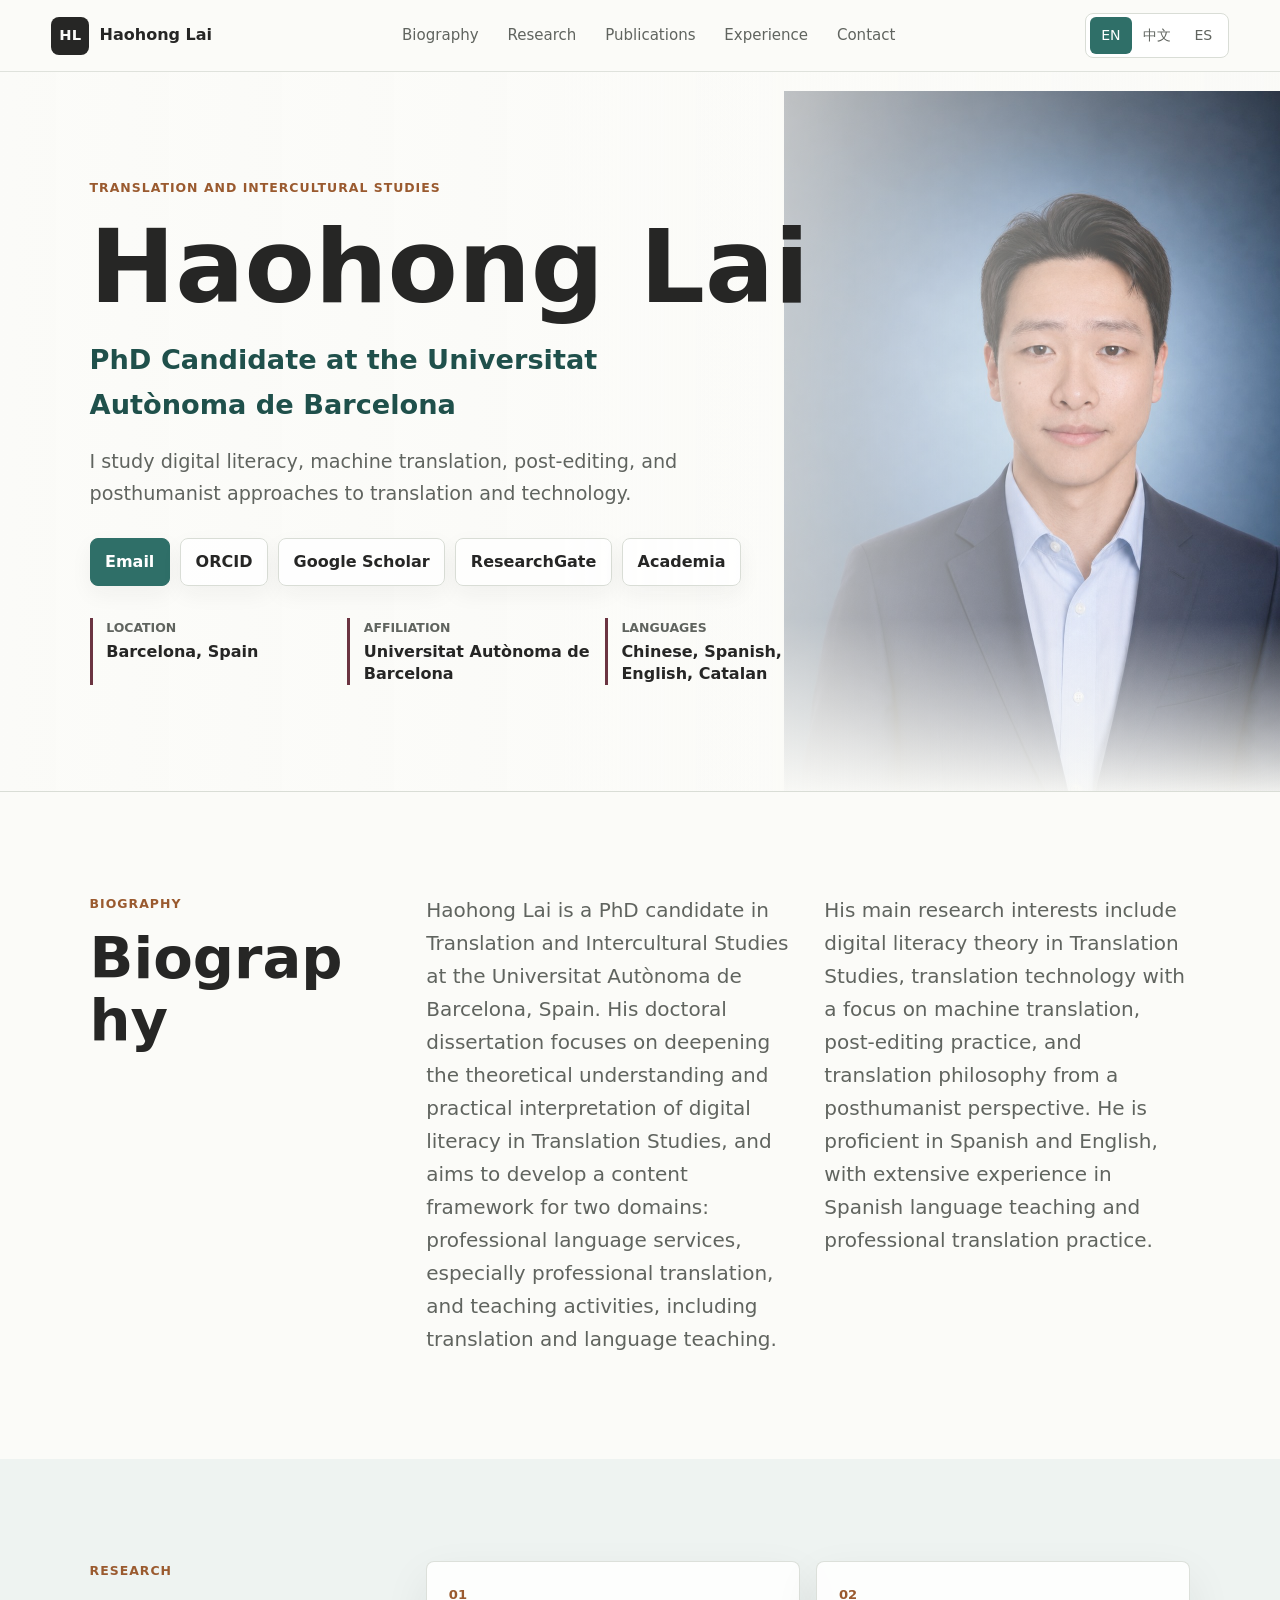
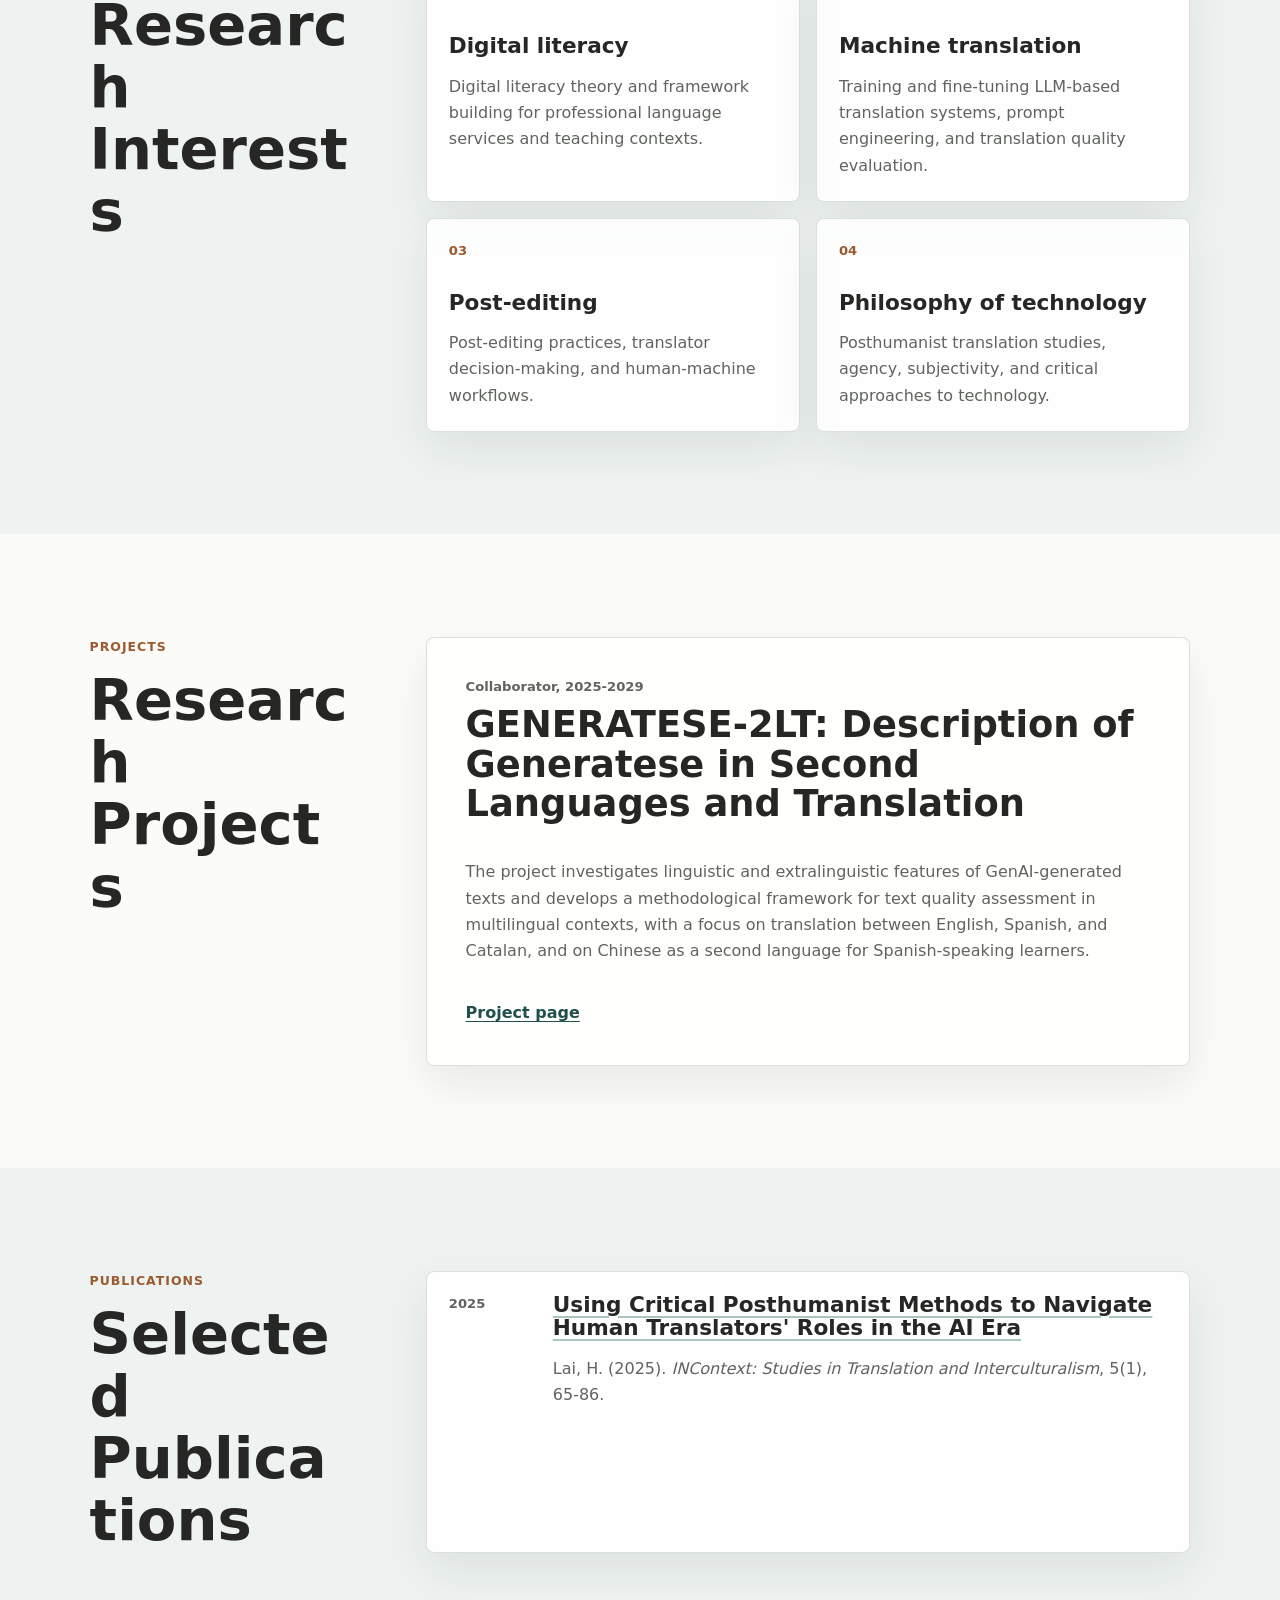
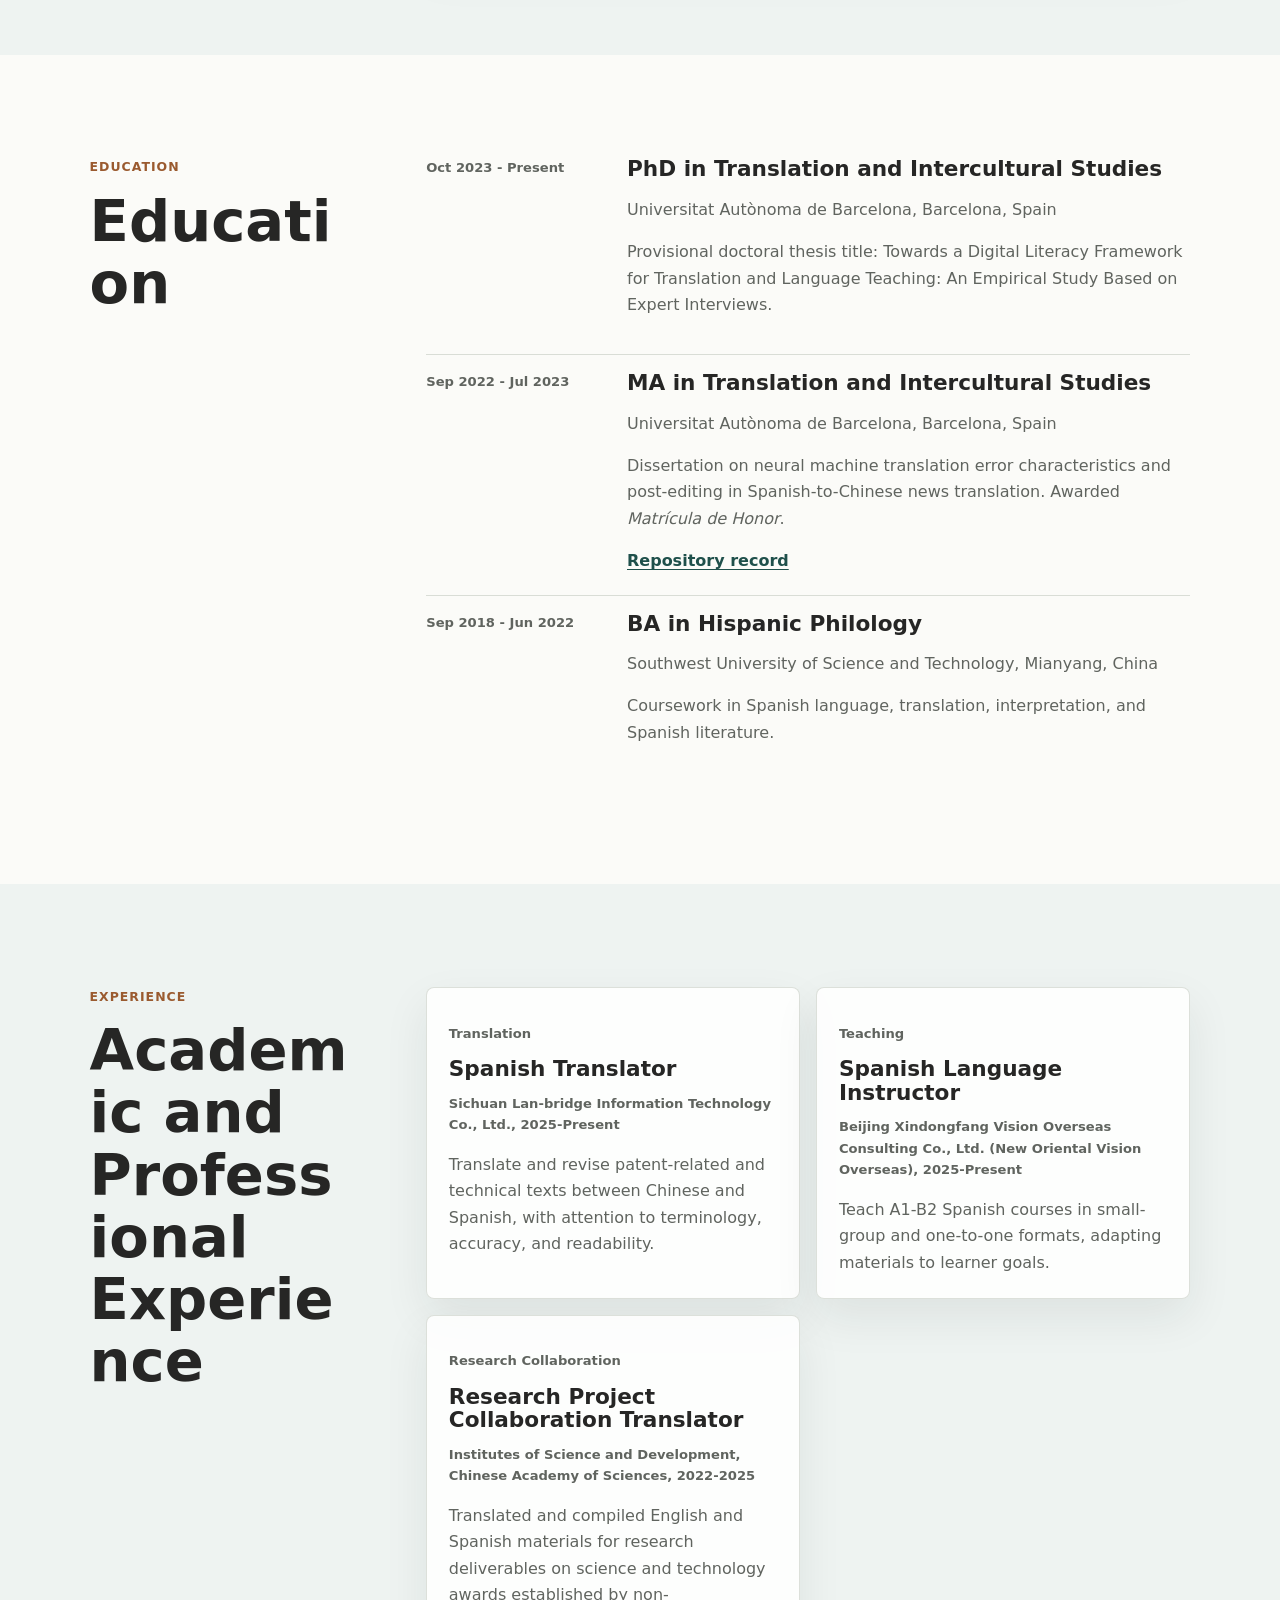
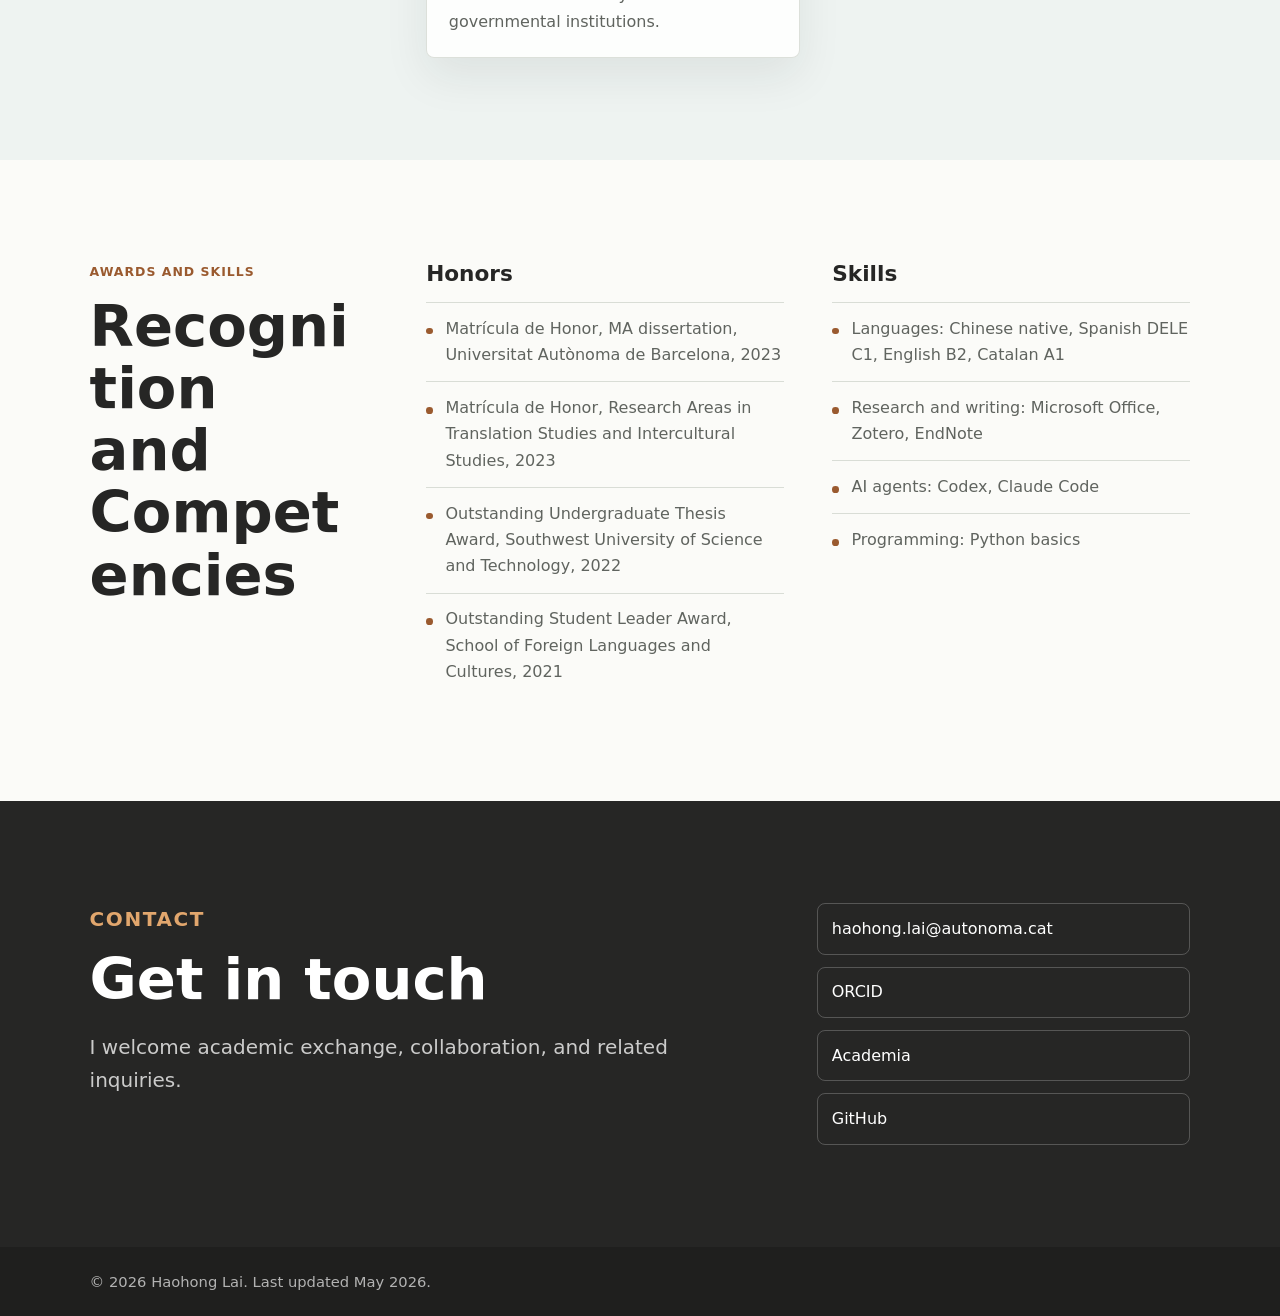
==== commit 6ea88c66: "Remove interactive biography timeline" ====
--- a/index.html
+++ b/index.html
@@ -115,62 +115,20 @@
           <p class="eyebrow" data-i18n="aboutEyebrow">Biography</p>
           <h2 id="about-title" data-i18n="aboutTitle">Biography</h2>
         </div>
-        <div class="section-body biography-body">
-          <div class="two-column">
-            <p data-i18n="aboutTextOne">
-              Haohong Lai is a PhD candidate in Translation and Intercultural Studies at the Universitat Autònoma de
-              Barcelona, Spain. His doctoral dissertation focuses on deepening the theoretical understanding and practical
-              interpretation of digital literacy in Translation Studies, and aims to develop a content framework for two
-              domains: professional language services, especially professional translation, and teaching activities,
-              including translation and language teaching.
-            </p>
-            <p data-i18n="aboutTextTwo">
-              His main research interests include digital literacy theory in Translation Studies, translation technology
-              with a focus on machine translation, post-editing practice, and translation philosophy from a posthumanist
-              perspective. He is proficient in Spanish and English, with extensive experience in Spanish language teaching
-              and professional translation practice.
-            </p>
-          </div>
-
-          <div class="interactive-bio" data-bio>
-            <button class="journey-toggle" type="button" data-bio-toggle aria-expanded="false" aria-controls="interactive-biography-panel">
-              <span data-i18n="bioToggleOpen">View Interactive Biography</span>
-              <span class="toggle-indicator" aria-hidden="true">+</span>
-            </button>
-            <div class="journey-panel" id="interactive-biography-panel" data-bio-panel hidden>
-              <h3 data-i18n="bioPanelTitle">Interactive Biography</h3>
-              <ol class="journey-list" aria-label="Interactive biography">
-                <li>
-                  <time datetime="2000-06-14" data-i18n="bioDateOne">14 Jun 2000</time>
-                  <p data-i18n="bioNodeOne">Born in Yong'an, Fujian Province, China.</p>
-                </li>
-                <li>
-                  <time datetime="2015-06" data-i18n="bioDateTwo">Jun 2015</time>
-                  <p data-i18n="bioNodeTwo">Entered Yong'an No. 3 High School in Fujian Province.</p>
-                </li>
-                <li>
-                  <time datetime="2018-09" data-i18n="bioDateThree">Sep 2018</time>
-                  <p data-i18n="bioNodeThree">Began undergraduate study in Hispanic Philology at Southwest University of Science and Technology.</p>
-                </li>
-                <li>
-                  <time datetime="2022-09" data-i18n="bioDateFour">Sep 2022</time>
-                  <p data-i18n="bioNodeFour">Moved to Spain for graduate study in Translation and Intercultural Studies at the Universitat Autònoma de Barcelona.</p>
-                </li>
-                <li>
-                  <time datetime="2023-10" data-i18n="bioDateFive">Oct 2023</time>
-                  <p data-i18n="bioNodeFive">Started doctoral study in Translation and Intercultural Studies at the Universitat Autònoma de Barcelona.</p>
-                </li>
-                <li>
-                  <time datetime="2025-05" data-i18n="bioDateSix">May 2025</time>
-                  <p data-i18n="bioNodeSix">Published his first academic article.</p>
-                </li>
-                <li>
-                  <time datetime="2026-05" data-i18n="bioDateSeven">May 2026</time>
-                  <p data-i18n="bioNodeSeven">Created this academic website in collaboration with Codex.</p>
-                </li>
-              </ol>
-            </div>
-          </div>
+        <div class="section-body two-column">
+          <p data-i18n="aboutTextOne">
+            Haohong Lai is a PhD candidate in Translation and Intercultural Studies at the Universitat Autònoma de
+            Barcelona, Spain. His doctoral dissertation focuses on deepening the theoretical understanding and practical
+            interpretation of digital literacy in Translation Studies, and aims to develop a content framework for two
+            domains: professional language services, especially professional translation, and teaching activities,
+            including translation and language teaching.
+          </p>
+          <p data-i18n="aboutTextTwo">
+            His main research interests include digital literacy theory in Translation Studies, translation technology
+            with a focus on machine translation, post-editing practice, and translation philosophy from a posthumanist
+            perspective. He is proficient in Spanish and English, with extensive experience in Spanish language teaching
+            and professional translation practice.
+          </p>
         </div>
       </section>
 
@@ -384,6 +342,6 @@
       <p data-i18n="footerText">© 2026 Haohong Lai. Last updated May 2026.</p>
     </footer>
 
-    <script src="script.js?v=20260529-5"></script>
+    <script src="script.js?v=20260529-6"></script>
   </body>
 </html>
--- a/styles.css
+++ b/styles.css
@@ -339,11 +339,6 @@
   color: var(--muted);
 }
 
-.biography-body {
-  display: grid;
-  gap: 1.45rem;
-}
-
 .two-column {
   columns: 2 280px;
   column-gap: 2rem;
@@ -352,122 +347,6 @@
 .two-column p {
   margin-top: 0;
   break-inside: avoid;
-}
-
-.interactive-bio {
-  break-inside: avoid;
-  border: 1px solid var(--line);
-  border-radius: 8px;
-  background: rgba(255, 255, 255, 0.72);
-  box-shadow: 0 14px 34px rgba(31, 40, 37, 0.06);
-}
-
-.journey-toggle {
-  display: grid;
-  grid-template-columns: 1fr auto;
-  align-items: center;
-  gap: 1rem;
-  width: 100%;
-  min-height: 58px;
-  border: 0;
-  padding: 0.9rem 1rem;
-  background: var(--teal);
-  color: var(--surface);
-  border-radius: 8px;
-  font: inherit;
-  font-weight: 780;
-  text-align: left;
-  cursor: pointer;
-}
-
-.journey-toggle[aria-expanded="true"] {
-  border-bottom-right-radius: 0;
-  border-bottom-left-radius: 0;
-}
-
-.toggle-indicator {
-  display: grid;
-  place-items: center;
-  width: 34px;
-  height: 34px;
-  border: 1px solid rgba(255, 255, 255, 0.45);
-  border-radius: 50%;
-  font-size: 1.25rem;
-  line-height: 1;
-}
-
-.journey-toggle[aria-expanded="true"] .toggle-indicator {
-  transform: rotate(45deg);
-}
-
-.journey-panel {
-  padding: clamp(1.2rem, 3vw, 1.8rem);
-}
-
-.journey-panel[hidden] {
-  display: none;
-}
-
-.journey-panel h3 {
-  margin-bottom: 1rem;
-  color: var(--ink);
-}
-
-.journey-list {
-  display: grid;
-  gap: 0;
-  margin: 0;
-  padding: 0;
-  list-style: none;
-}
-
-.journey-list li {
-  position: relative;
-  display: grid;
-  grid-template-columns: minmax(98px, 140px) minmax(0, 1fr);
-  gap: 1rem;
-  padding: 0 0 1.1rem 1.2rem;
-}
-
-.journey-list li::before {
-  content: "";
-  position: absolute;
-  top: 0.45rem;
-  left: 0;
-  width: 0.62rem;
-  height: 0.62rem;
-  border: 2px solid var(--teal);
-  background: var(--surface);
-  border-radius: 50%;
-}
-
-.journey-list li::after {
-  content: "";
-  position: absolute;
-  top: 1.25rem;
-  bottom: 0;
-  left: 0.31rem;
-  width: 1px;
-  background: var(--line);
-}
-
-.journey-list li:last-child {
-  padding-bottom: 0;
-}
-
-.journey-list li:last-child::after {
-  display: none;
-}
-
-.journey-list time {
-  color: var(--wine);
-  font-size: 0.88rem;
-  font-weight: 780;
-}
-
-.journey-list p {
-  margin: -0.18rem 0 0;
-  color: var(--muted);
 }
 
 .interest-grid,
@@ -790,8 +669,7 @@
   .experience-grid,
   .split-grid,
   .publication,
-  .timeline-item,
-  .journey-list li {
+  .timeline-item {
     grid-template-columns: 1fr;
   }
 
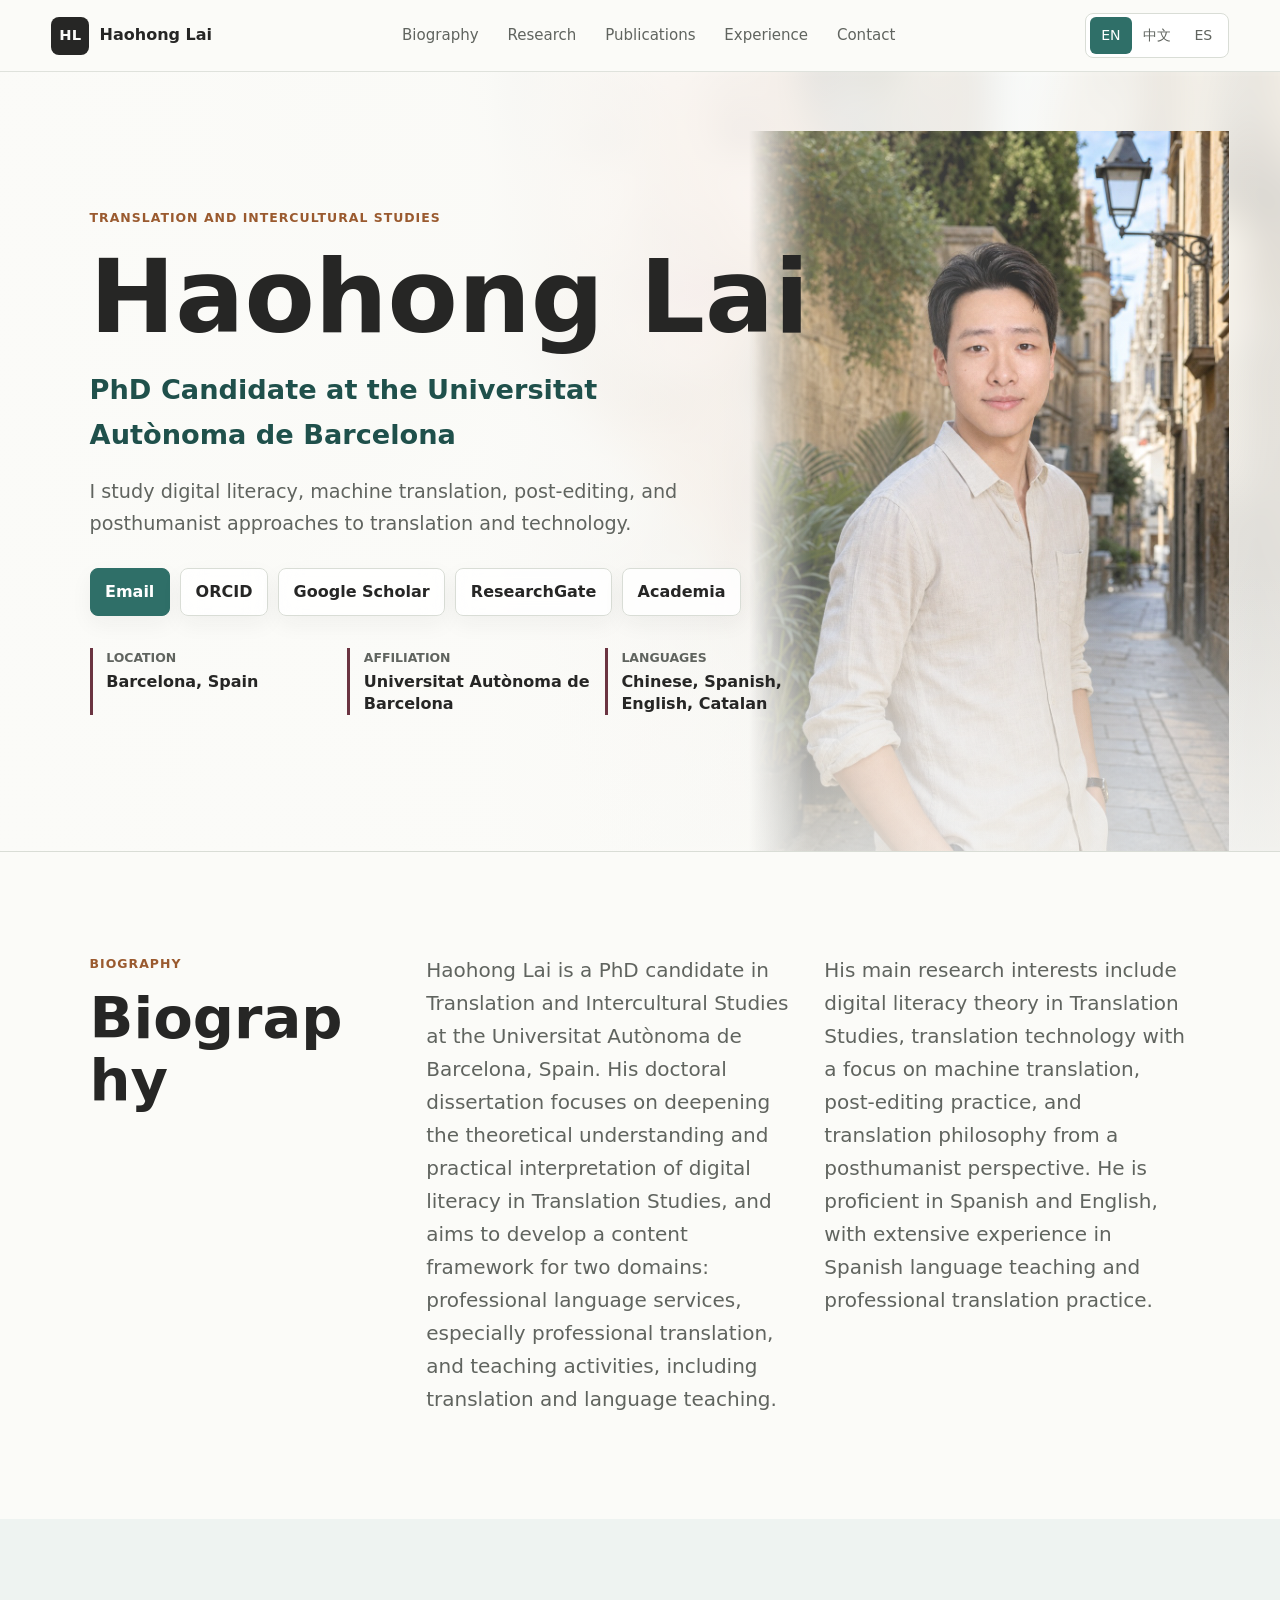
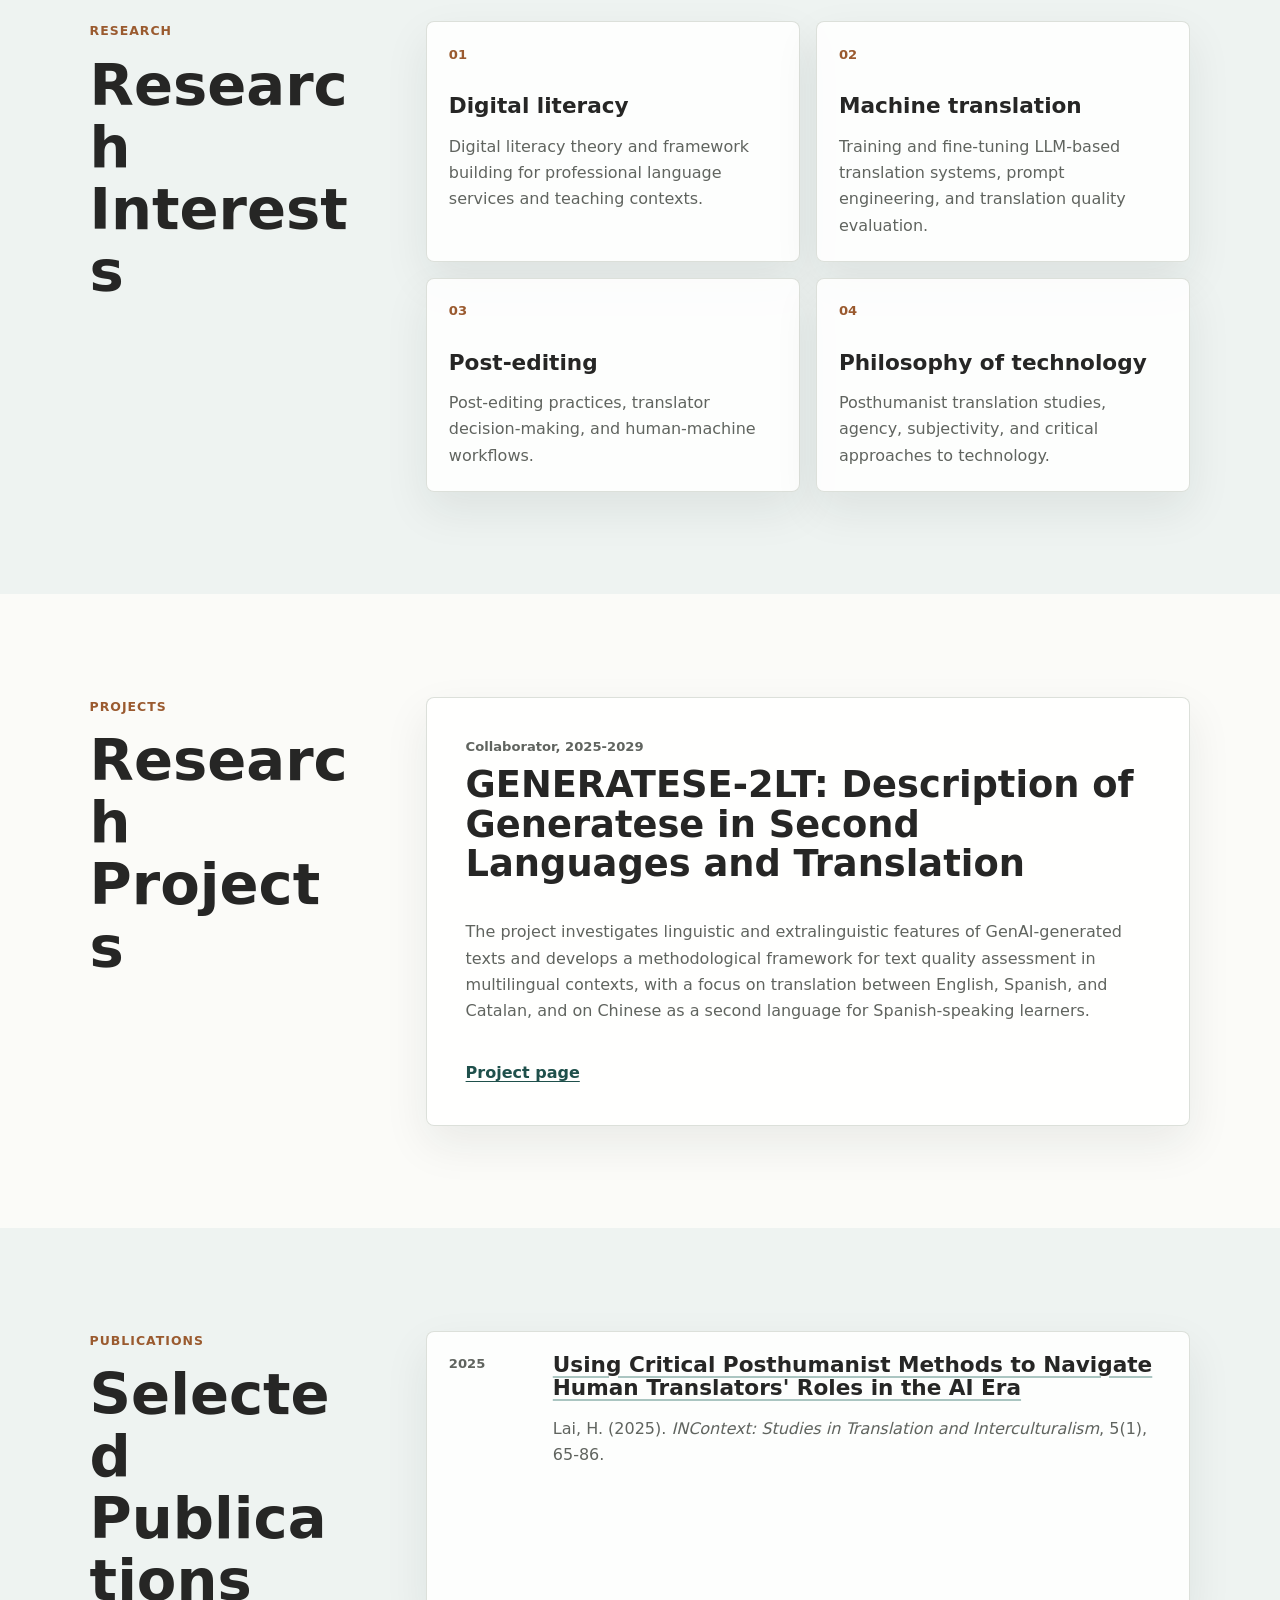
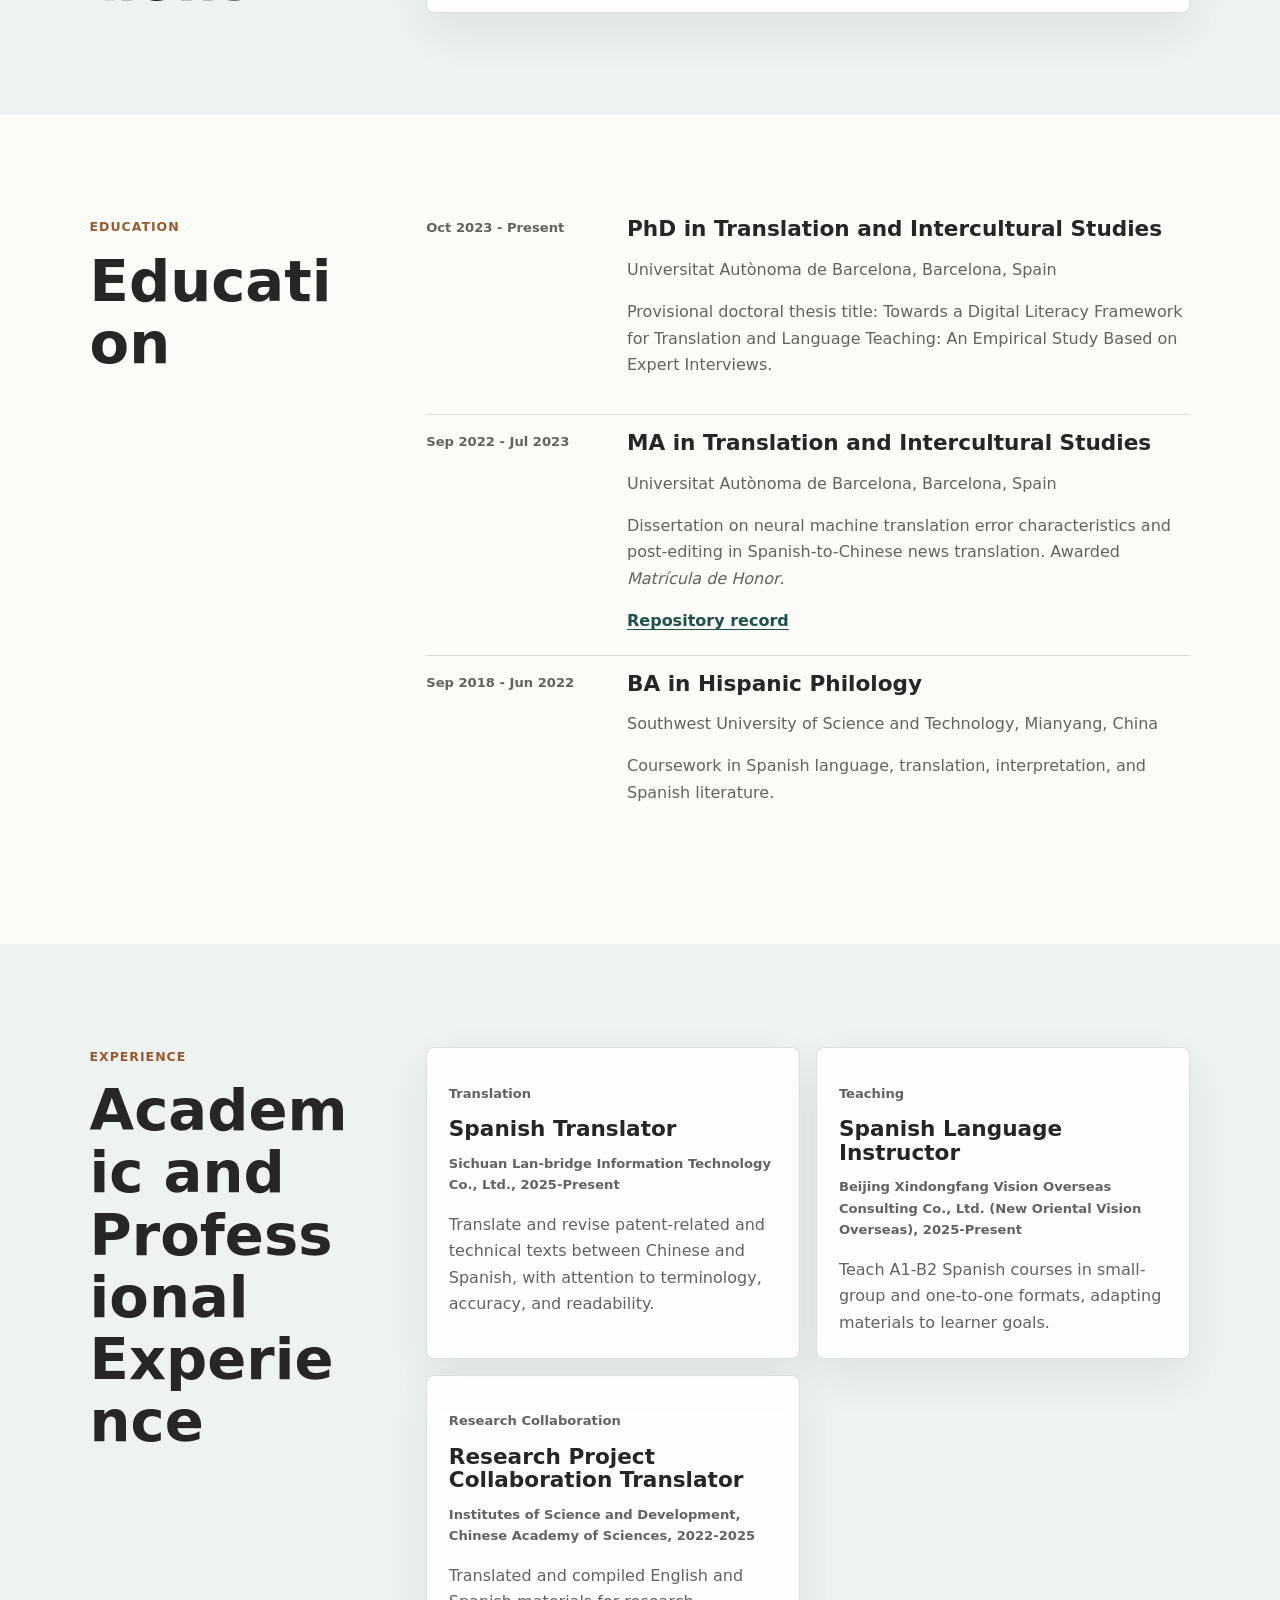
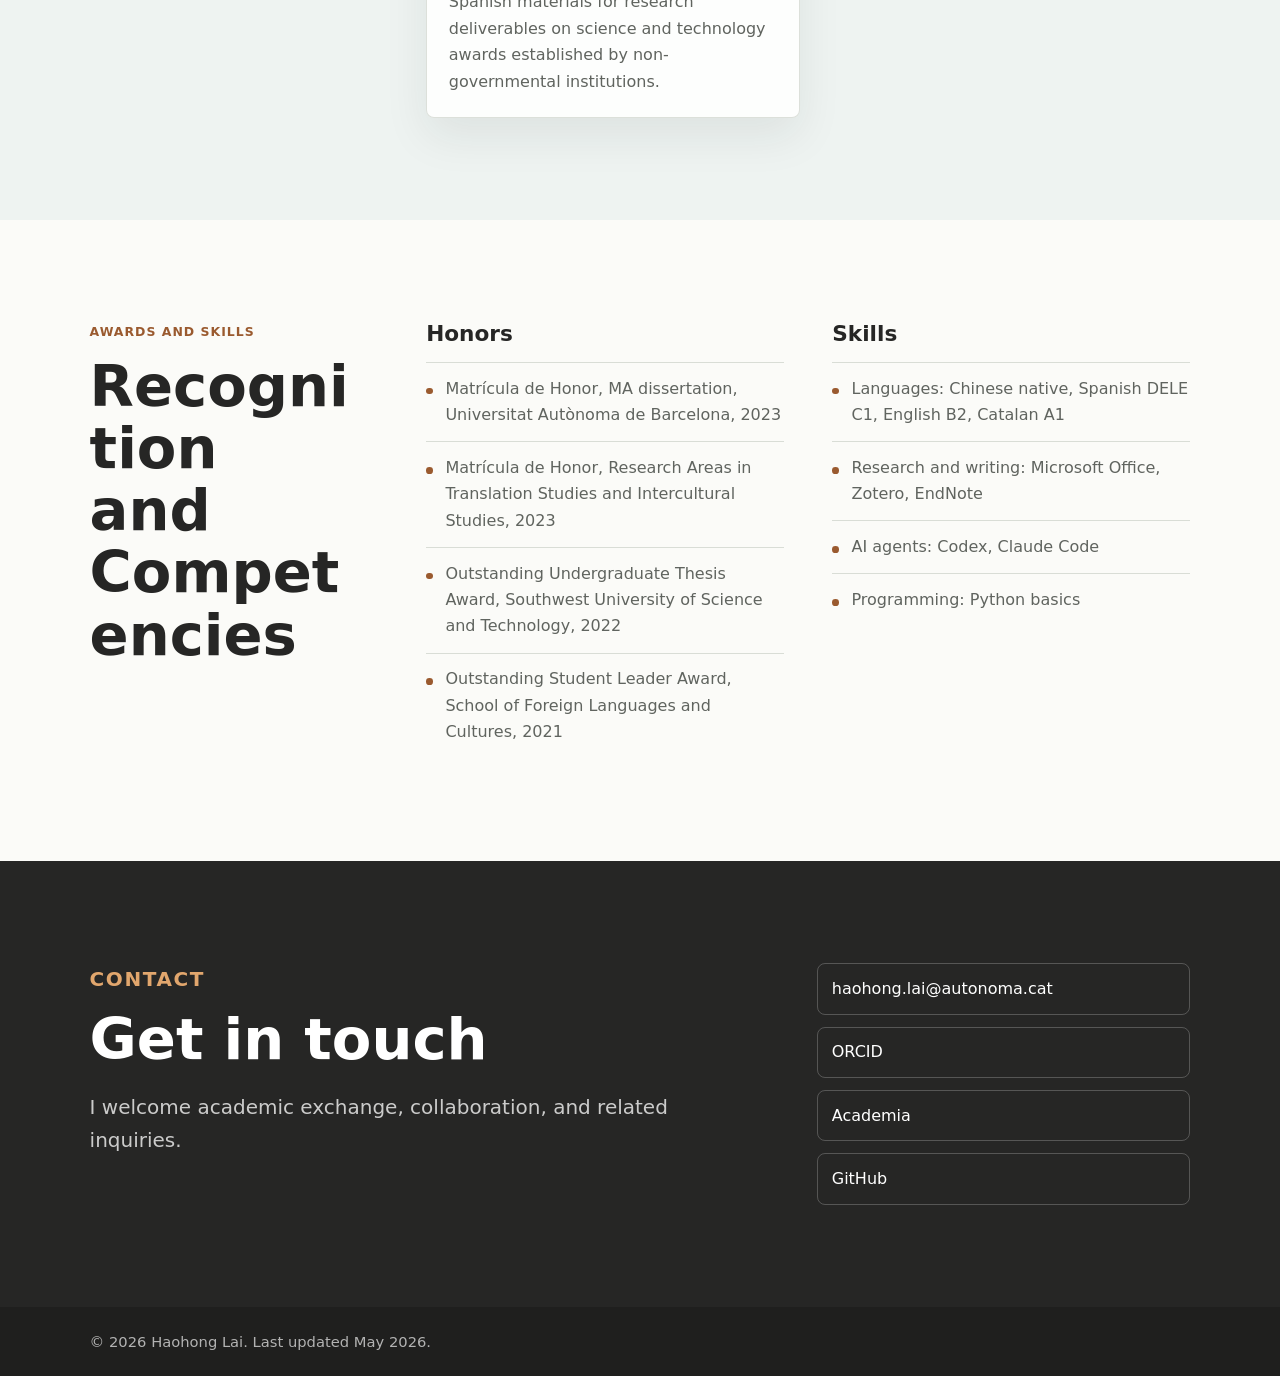
==== commit 4c1b4fb6: "Refine profile imagery and social avatars" ====
--- a/index.html
+++ b/index.html
@@ -15,8 +15,13 @@
       content="Translation and Intercultural Studies, digital literacy, machine translation, post-editing, and posthumanist translation studies."
     >
     <meta property="og:type" content="website">
-    <meta property="og:image" content="assets/profile.jpg">
-    <link rel="stylesheet" href="styles.css?v=20260524">
+    <meta property="og:image" content="https://haohong1.github.io/assets/og-image.jpg">
+    <meta property="og:image:width" content="1200">
+    <meta property="og:image:height" content="630">
+    <meta name="twitter:card" content="summary_large_image">
+    <meta name="twitter:image" content="https://haohong1.github.io/assets/og-image.jpg">
+    <link rel="preload" as="image" href="assets/profile-travel.jpg">
+    <link rel="stylesheet" href="styles.css?v=20260529-7">
     <script type="application/ld+json">
       {
         "@context": "https://schema.org",
@@ -24,6 +29,7 @@
         "name": "Haohong Lai",
         "alternateName": "赖豪鸿",
         "jobTitle": "PhD Candidate in Translation and Intercultural Studies",
+        "image": "https://haohong1.github.io/assets/profile-travel.jpg",
         "affiliation": {
           "@type": "CollegeOrUniversity",
         "name": "Universitat Autònoma de Barcelona"
@@ -73,9 +79,15 @@
 
     <main id="main">
       <section class="hero" id="top" aria-labelledby="hero-title">
-        <div class="hero-media" aria-hidden="true">
-          <img class="hero-portrait" src="assets/profile.jpg" alt="">
-        </div>
+        <figure class="hero-media">
+          <img
+            class="hero-portrait"
+            src="assets/profile-travel.jpg"
+            width="1024"
+            height="1536"
+            alt="Haohong Lai in a sunlit historic street"
+          >
+        </figure>
         <div class="hero-content">
           <p class="eyebrow" data-i18n="heroEyebrow">Translation and Intercultural Studies</p>
           <h1 id="hero-title" data-i18n="heroTitle">Haohong Lai</h1>
--- a/styles.css
+++ b/styles.css
@@ -144,12 +144,14 @@
 
 .hero {
   position: relative;
-  min-height: min(720px, calc(100svh - 108px));
+  min-height: min(780px, calc(100svh - 72px));
   overflow: hidden;
   display: flex;
   align-items: center;
-  padding: clamp(3rem, 7vw, 5rem) clamp(1.25rem, 7vw, 7rem);
+  padding: clamp(3.25rem, 7vw, 5.8rem) clamp(1.25rem, 7vw, 7rem);
   border-bottom: 1px solid var(--line);
+  background: var(--paper);
+  isolation: isolate;
 }
 
 .hero::before {
@@ -160,21 +162,37 @@
   background:
     linear-gradient(
       90deg,
-      rgba(251, 251, 248, 0.98) 0%,
-      rgba(251, 251, 248, 0.96) 44%,
-      rgba(251, 251, 248, 0.72) 63%,
-      rgba(251, 251, 248, 0.1) 100%
+      rgba(251, 251, 248, 0.99) 0%,
+      rgba(251, 251, 248, 0.95) 38%,
+      rgba(251, 251, 248, 0.36) 57%,
+      rgba(251, 251, 248, 0) 100%
+    ),
+    linear-gradient(
+      0deg,
+      rgba(251, 251, 248, 0.5) 0%,
+      rgba(251, 251, 248, 0.04) 38%,
+      rgba(251, 251, 248, 0) 100%
     );
   pointer-events: none;
 }
 
 .hero-media {
   position: absolute;
-  inset: 0 0 0 auto;
-  width: min(58vw, 760px);
-  display: flex;
-  align-items: flex-end;
-  justify-content: flex-end;
+  inset: 0;
+  z-index: 0;
+  margin: 0;
+  overflow: hidden;
+  pointer-events: none;
+}
+
+.hero-media::before {
+  content: "";
+  position: absolute;
+  inset: -1.5rem;
+  background: url("assets/profile-travel.jpg") 66% 43% / cover no-repeat;
+  filter: blur(18px);
+  opacity: 0.16;
+  transform: scale(1.04);
 }
 
 .hero-media::after {
@@ -182,16 +200,22 @@
   position: absolute;
   inset: 0;
   background:
-    linear-gradient(90deg, var(--paper) 0%, rgba(251, 251, 248, 0) 34%),
-    linear-gradient(0deg, rgba(251, 251, 248, 0.94) 0%, rgba(251, 251, 248, 0) 24%);
+    linear-gradient(90deg, rgba(251, 251, 248, 0.76) 0%, rgba(251, 251, 248, 0.02) 52%, rgba(251, 251, 248, 0) 100%),
+    linear-gradient(0deg, rgba(251, 251, 248, 0.38) 0%, rgba(251, 251, 248, 0) 36%);
+  pointer-events: none;
 }
 
 .hero-portrait {
-  width: min(46vw, 560px);
-  min-width: 360px;
-  height: auto;
-  margin-right: clamp(-5rem, -5vw, -1.5rem);
-  filter: saturate(0.95);
+  position: absolute;
+  right: clamp(0rem, 4vw, 4.8rem);
+  bottom: 0;
+  width: auto;
+  height: min(94%, 720px);
+  max-width: 52vw;
+  object-fit: contain;
+  object-position: center bottom;
+  filter: saturate(0.98) contrast(1.02);
+  mask-image: linear-gradient(90deg, transparent 0%, #000 13%, #000 100%);
 }
 
 .hero-content {
@@ -269,12 +293,13 @@
   border: 1px solid var(--line);
   border-radius: 8px;
   padding: 0.62rem 0.9rem;
-  background: rgba(255, 255, 255, 0.78);
+  background: rgba(255, 255, 255, 0.82);
   color: var(--ink);
   font-weight: 700;
   text-decoration: none;
   overflow-wrap: anywhere;
   box-shadow: 0 8px 22px rgba(31, 40, 37, 0.05);
+  backdrop-filter: blur(10px);
 }
 
 .button:hover {
@@ -566,29 +591,32 @@
     align-items: flex-start;
     min-height: auto;
     padding-top: 3.2rem;
-    padding-bottom: 20rem;
+    padding-bottom: 25rem;
   }
 
   .hero::before {
     background:
-      linear-gradient(180deg, rgba(251, 251, 248, 0.99) 0%, rgba(251, 251, 248, 0.94) 58%, rgba(251, 251, 248, 0.2) 100%);
+      linear-gradient(180deg, rgba(251, 251, 248, 0.99) 0%, rgba(251, 251, 248, 0.96) 54%, rgba(251, 251, 248, 0.34) 78%, rgba(251, 251, 248, 0.1) 100%),
+      linear-gradient(90deg, rgba(251, 251, 248, 0.94) 0%, rgba(251, 251, 248, 0.42) 100%);
   }
 
   .hero-media {
+    inset: auto 0 0;
     top: auto;
-    width: 100%;
-    height: 27rem;
+    height: 31rem;
   }
 
   .hero-media::after {
-    background: linear-gradient(0deg, rgba(251, 251, 248, 0.95) 0%, rgba(251, 251, 248, 0) 28%);
+    background:
+      linear-gradient(180deg, rgba(251, 251, 248, 0.55) 0%, rgba(251, 251, 248, 0.04) 36%, rgba(251, 251, 248, 0.78) 100%),
+      linear-gradient(90deg, rgba(251, 251, 248, 0.74) 0%, rgba(251, 251, 248, 0.04) 100%);
   }
 
   .hero-portrait {
-    width: auto;
-    min-width: 0;
-    max-height: 29rem;
-    margin-right: -2.8rem;
+    right: 0;
+    height: 33rem;
+    max-width: none;
+    object-position: center bottom;
   }
 
   .quick-facts,
@@ -619,8 +647,15 @@
 
   .hero {
     padding-left: 1.35rem;
-    padding-right: 5rem;
-    padding-bottom: 20rem;
+    padding-right: 1.35rem;
+    padding-top: 19rem;
+    padding-bottom: 3.2rem;
+  }
+
+  .hero::before {
+    background:
+      linear-gradient(180deg, rgba(251, 251, 248, 0.04) 0%, rgba(251, 251, 248, 0.18) 38%, rgba(251, 251, 248, 0.98) 94%),
+      linear-gradient(90deg, rgba(251, 251, 248, 0.32) 0%, rgba(251, 251, 248, 0.04) 100%);
   }
 
   h1 {
@@ -630,8 +665,8 @@
   .hero-content,
   .hero-actions,
   .quick-facts {
-    width: clamp(280px, 70vw, 520px) !important;
-    max-width: calc(100vw - 6rem) !important;
+    width: 100% !important;
+    max-width: calc(100vw - 2.7rem) !important;
   }
 
   .hero-subtitle {
@@ -645,13 +680,21 @@
   }
 
   .hero-media {
+    inset: 0 0 auto;
     height: 18rem;
-    opacity: 0.62;
+  }
+
+  .hero-media::after {
+    background:
+      linear-gradient(180deg, rgba(251, 251, 248, 0.02) 0%, rgba(251, 251, 248, 0.04) 46%, rgba(251, 251, 248, 0.96) 100%),
+      linear-gradient(90deg, rgba(251, 251, 248, 0.42) 0%, rgba(251, 251, 248, 0.03) 100%);
   }
 
   .hero-portrait {
-    max-height: 21rem;
-    margin-right: -4.8rem;
+    right: -2.2rem;
+    bottom: -5.4rem;
+    height: 24rem;
+    max-width: none;
   }
 
   .hero-actions {
@@ -691,7 +734,7 @@
   .hero-content,
   .hero-actions,
   .quick-facts {
-    width: 300px !important;
-    max-width: calc(100vw - 5rem) !important;
-  }
-}
+    width: 100% !important;
+    max-width: calc(100vw - 2.4rem) !important;
+  }
+}
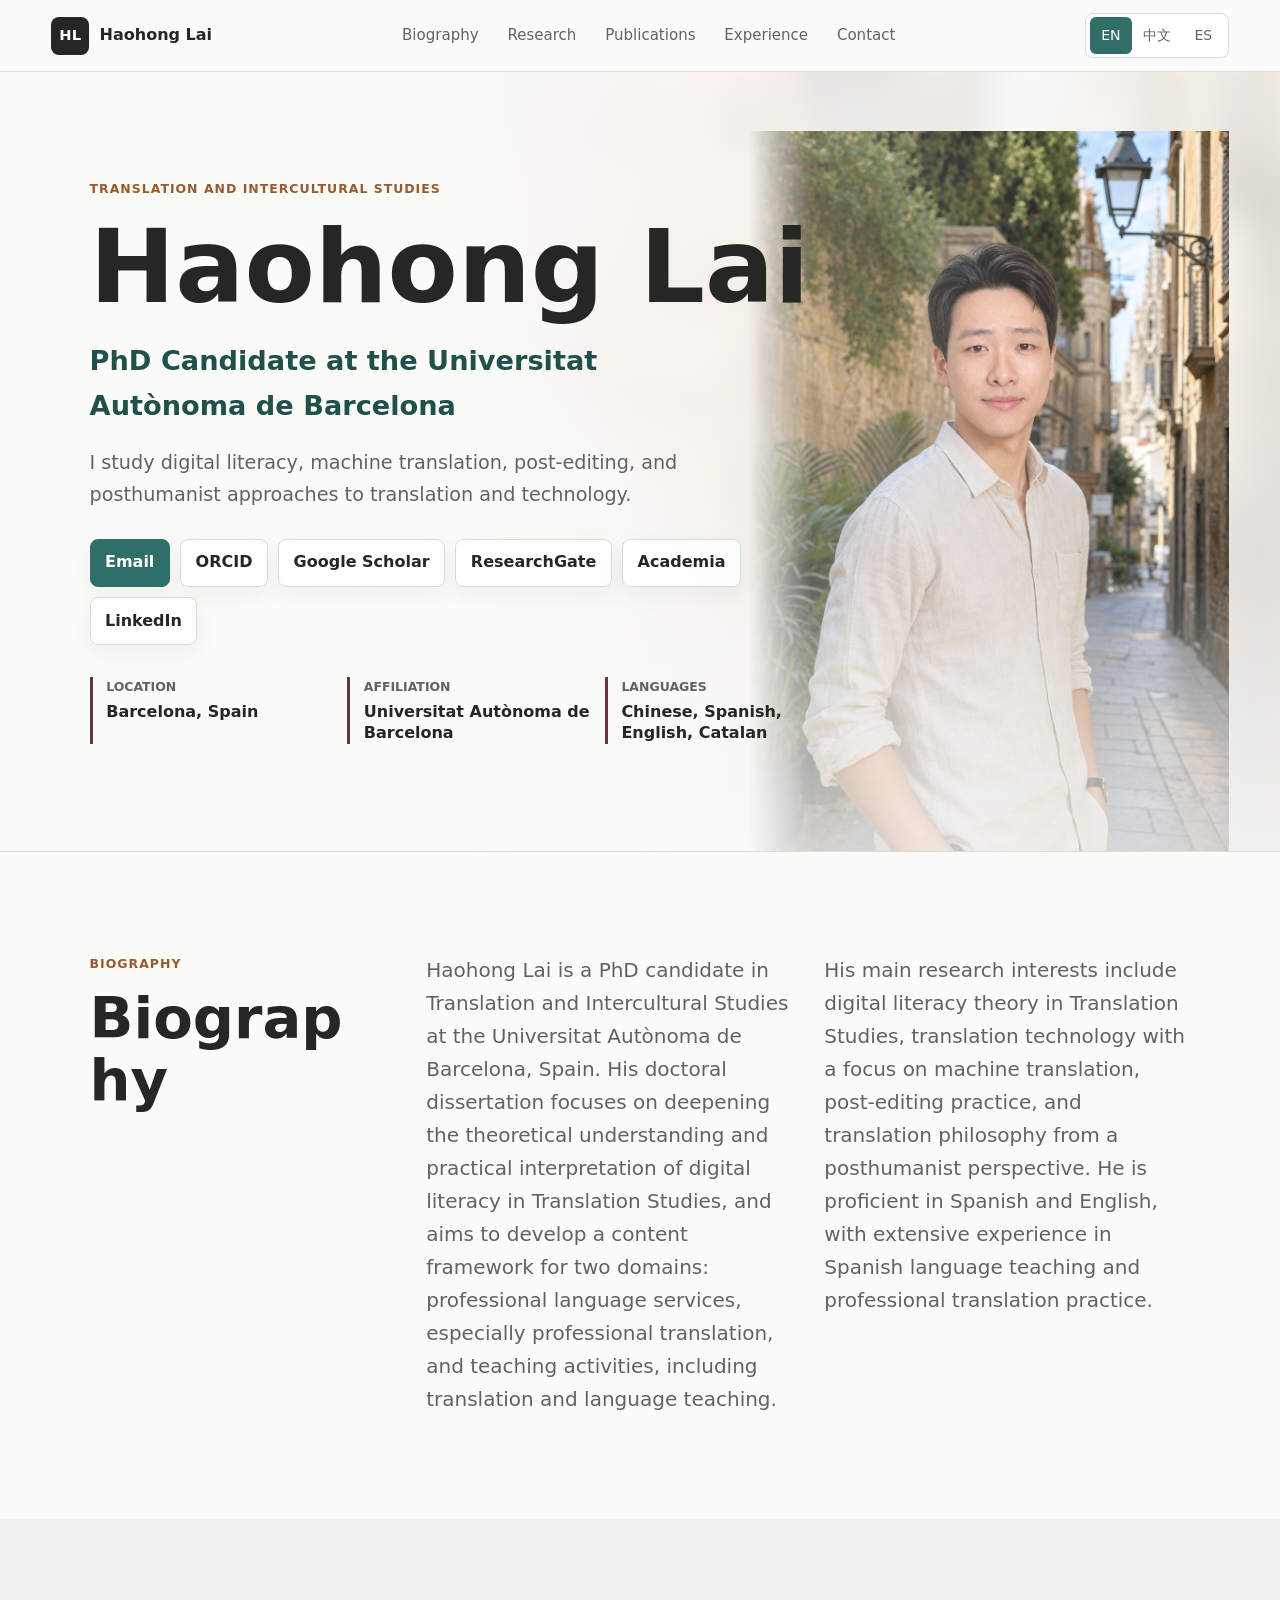
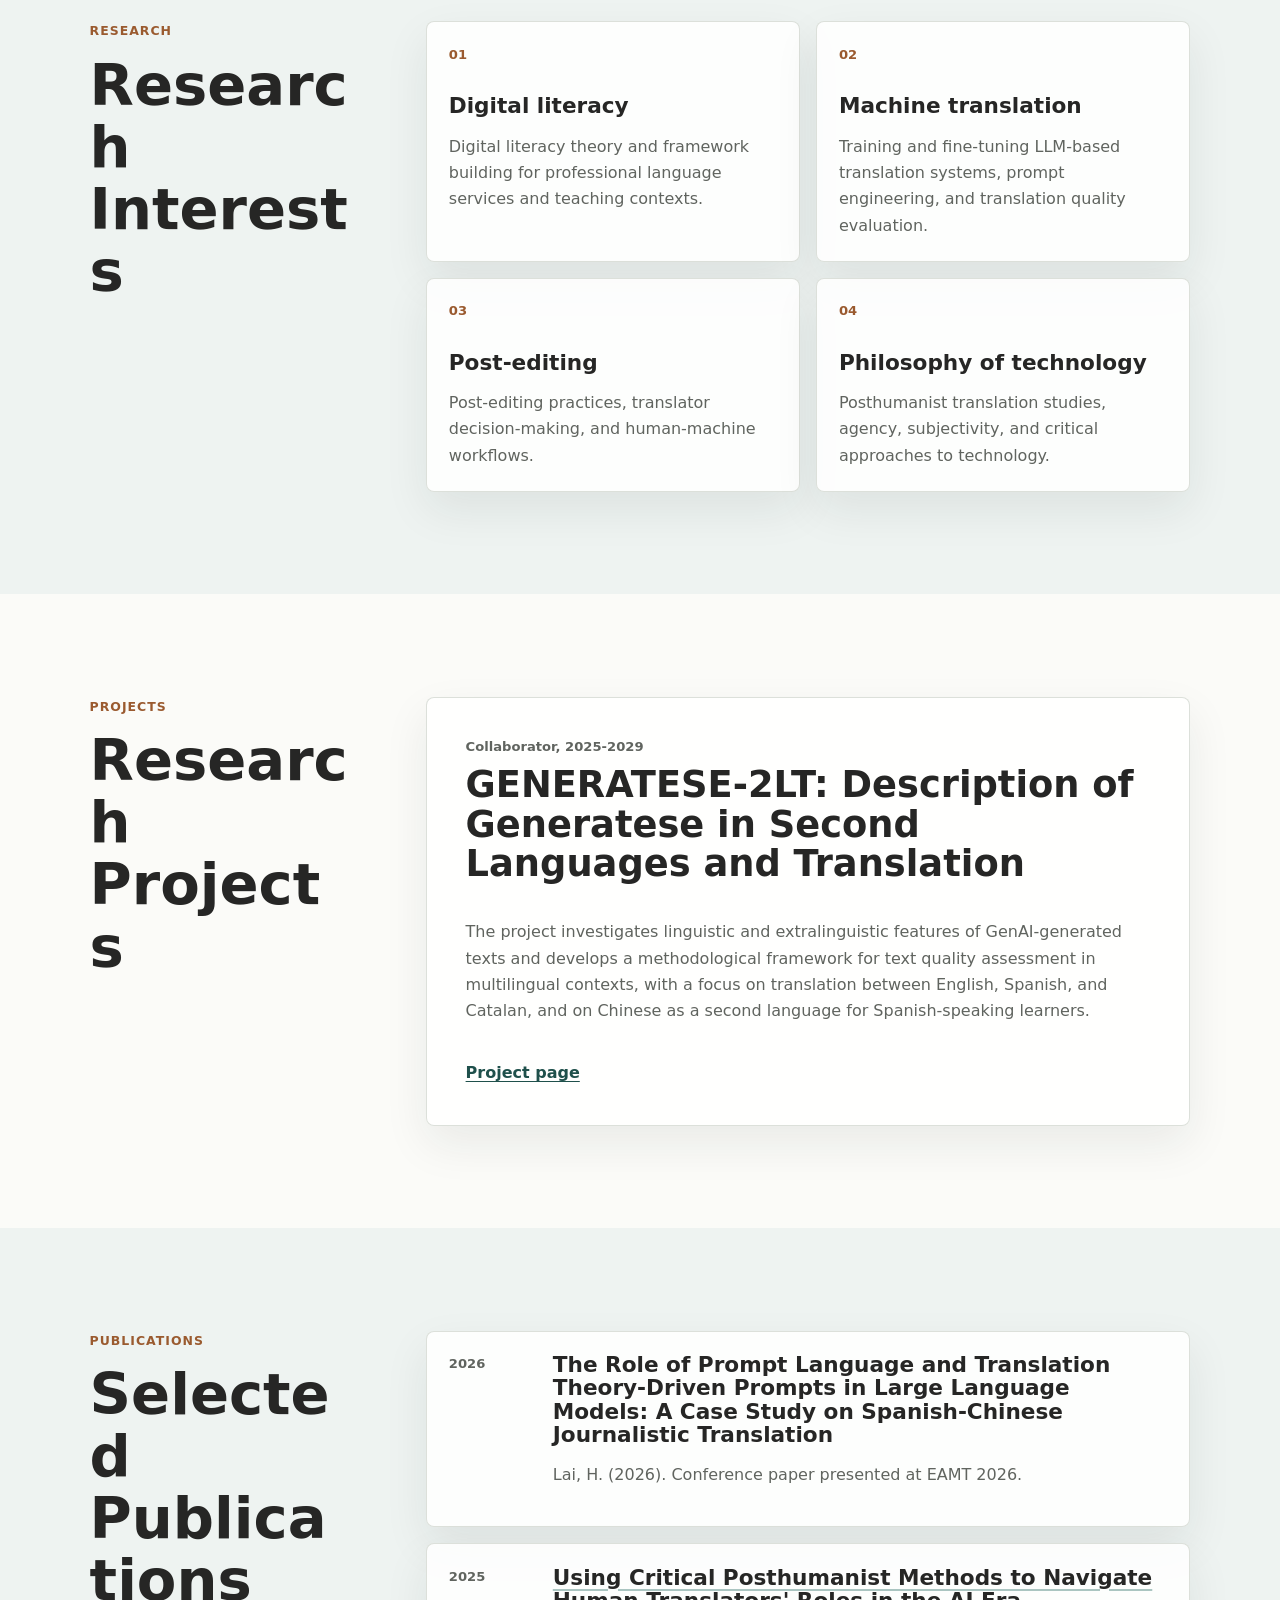
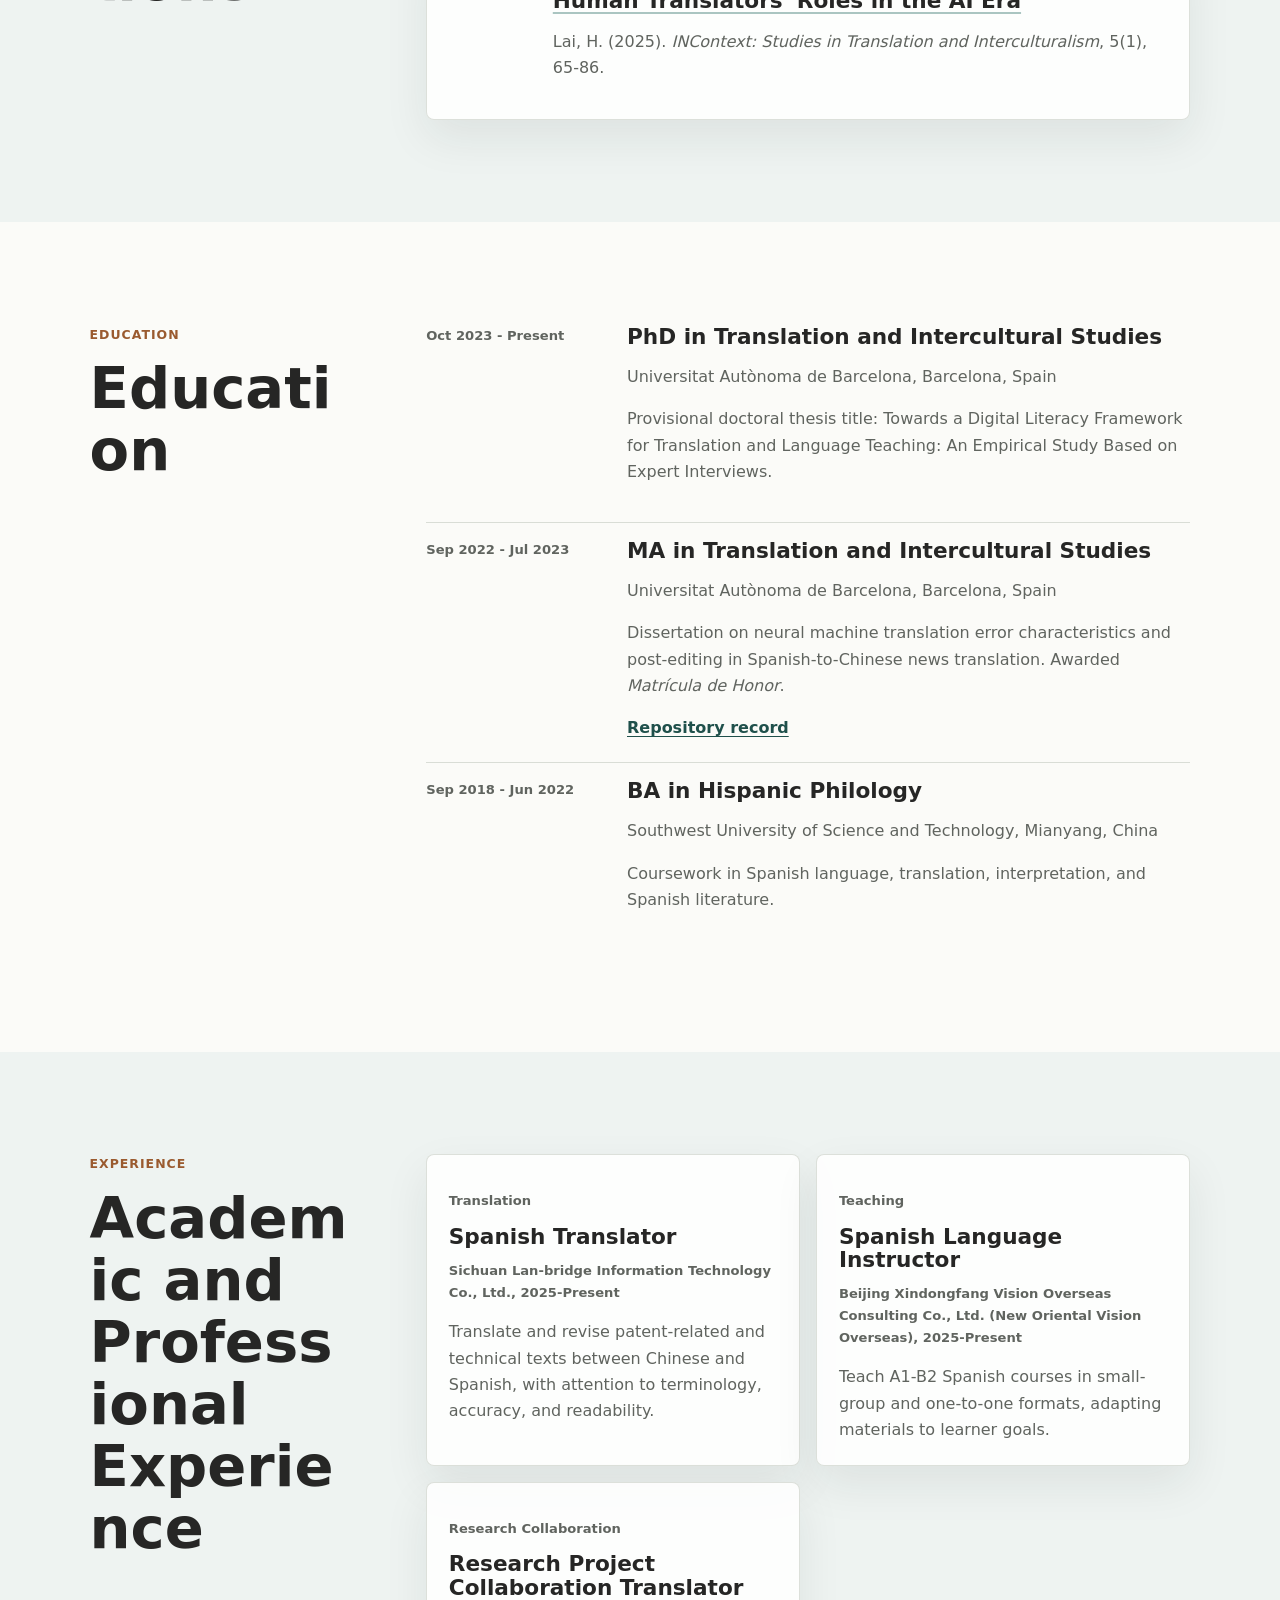
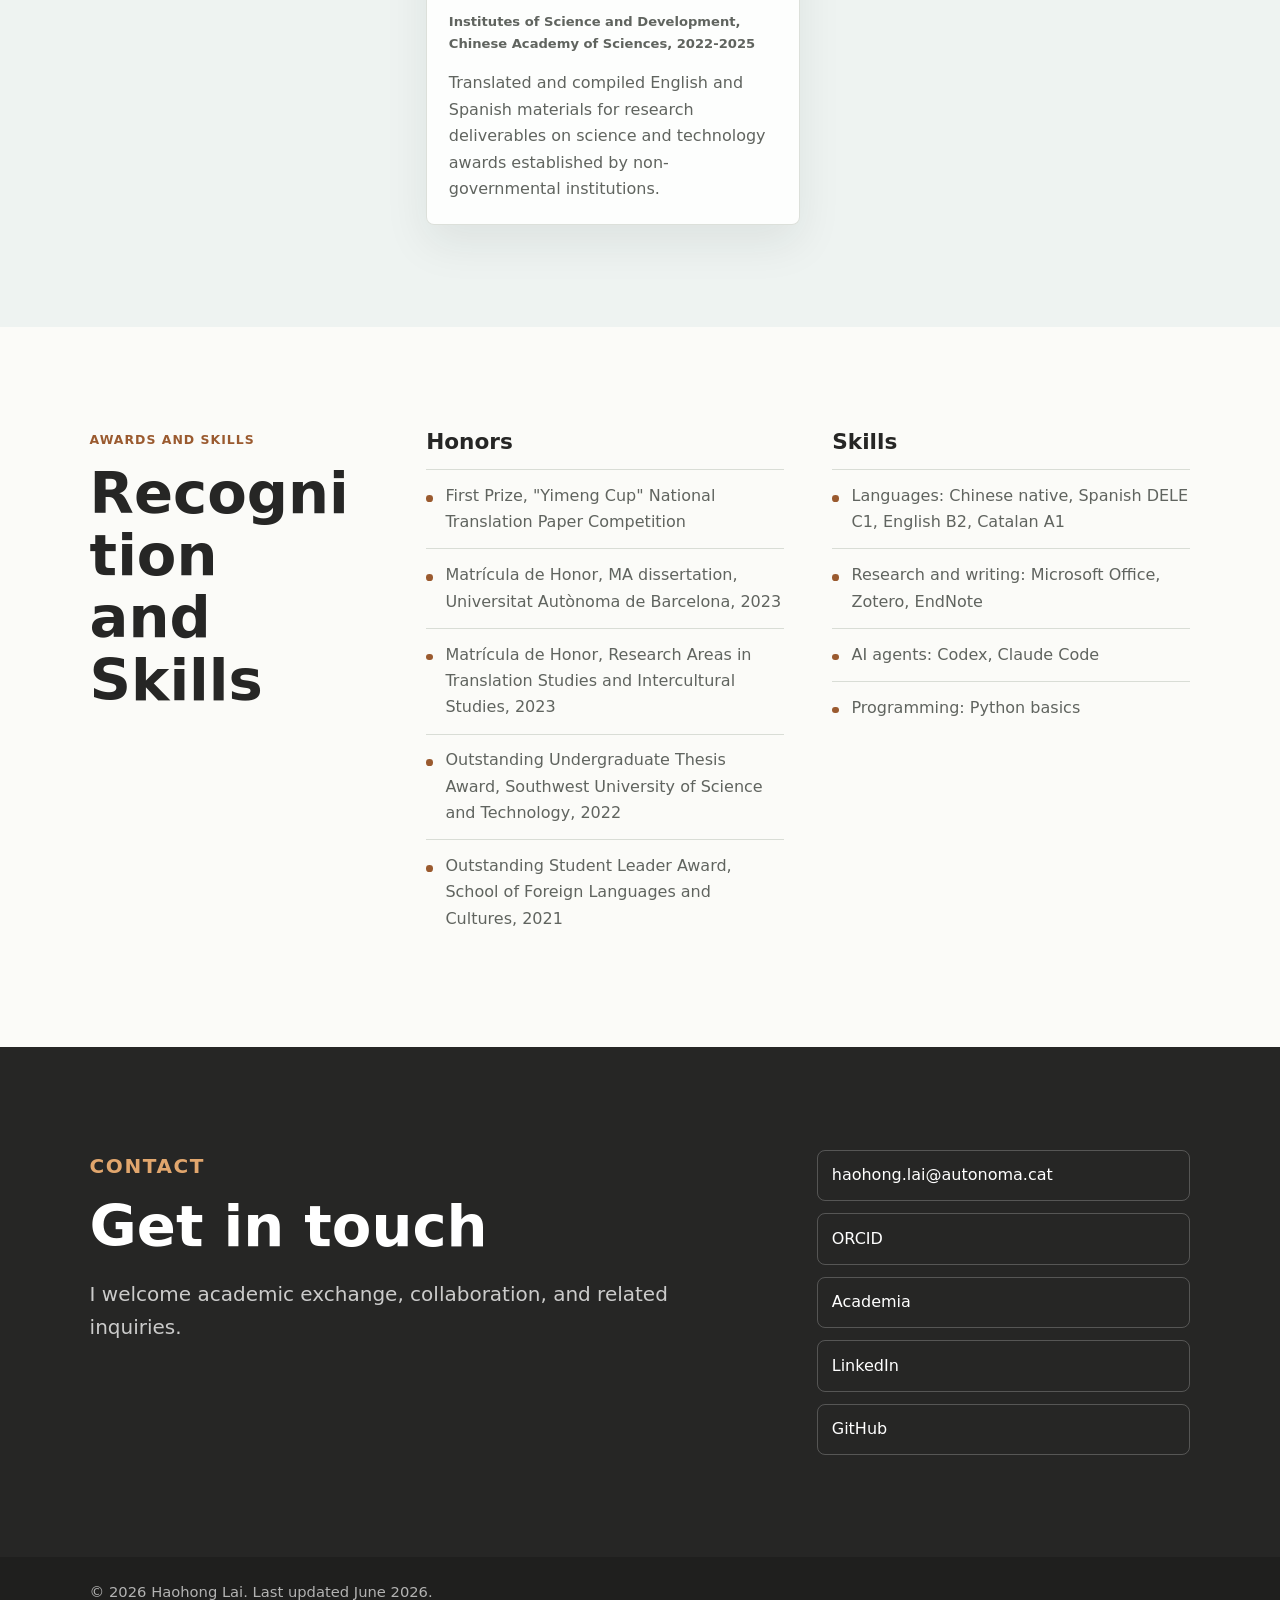
==== commit 1a67c809: "Update profile links publications and awards" ====
--- a/index.html
+++ b/index.html
@@ -21,7 +21,7 @@
     <meta name="twitter:card" content="summary_large_image">
     <meta name="twitter:image" content="https://haohong1.github.io/assets/og-image.jpg">
     <link rel="preload" as="image" href="assets/profile-travel.jpg">
-    <link rel="stylesheet" href="styles.css?v=20260529-7">
+    <link rel="stylesheet" href="styles.css?v=20260622-1">
     <script type="application/ld+json">
       {
         "@context": "https://schema.org",
@@ -41,6 +41,7 @@
           "https://scholar.google.com.hk/citations?user=t36RoYYAAAAJ&hl",
           "https://www.researchgate.net/profile/Haohong-Lai?ev=hdr_xprf",
           "https://uab.academia.edu/HaohongLai",
+          "https://www.linkedin.com/in/haohong-lai-41668b387/",
           "https://github.com/haohong1"
         ],
         "knowsAbout": [
@@ -104,6 +105,7 @@
             <a class="button" href="https://scholar.google.com.hk/citations?user=t36RoYYAAAAJ&hl" target="_blank" rel="noreferrer">Google Scholar</a>
             <a class="button" href="https://www.researchgate.net/profile/Haohong-Lai?ev=hdr_xprf" target="_blank" rel="noreferrer">ResearchGate</a>
             <a class="button" href="https://uab.academia.edu/HaohongLai" target="_blank" rel="noreferrer">Academia</a>
+            <a class="button" href="https://www.linkedin.com/in/haohong-lai-41668b387/" target="_blank" rel="noreferrer">LinkedIn</a>
           </div>
           <dl class="quick-facts" aria-label="Profile summary">
             <div>
@@ -212,19 +214,31 @@
           <p class="eyebrow" data-i18n="publicationsEyebrow">Publications</p>
           <h2 id="publications-title" data-i18n="publicationsTitle">Selected Publications</h2>
         </div>
-        <article class="publication">
-          <p class="publication-year">2025</p>
-          <div>
-            <h3>
-              <a href="https://doi.org/10.54754/incontext.v5i1.113" target="_blank" rel="noreferrer">
-                Using Critical Posthumanist Methods to Navigate Human Translators' Roles in the AI Era
-              </a>
-            </h3>
-            <p>
-              Lai, H. (2025). <em>INContext: Studies in Translation and Interculturalism</em>, 5(1), 65-86.
-            </p>
-          </div>
-        </article>
+        <div class="publication-list">
+          <article class="publication">
+            <p class="publication-year">2026</p>
+            <div>
+              <h3 data-i18n="pubEamtTitle">
+                The Role of Prompt Language and Translation Theory-Driven Prompts in Large Language Models: A Case Study
+                on Spanish-Chinese Journalistic Translation
+              </h3>
+              <p data-i18n="pubEamtMeta">Lai, H. (2026). Conference paper presented at EAMT 2026.</p>
+            </div>
+          </article>
+          <article class="publication">
+            <p class="publication-year">2025</p>
+            <div>
+              <h3>
+                <a href="https://doi.org/10.54754/incontext.v5i1.113" target="_blank" rel="noreferrer">
+                  Using Critical Posthumanist Methods to Navigate Human Translators' Roles in the AI Era
+                </a>
+              </h3>
+              <p>
+                Lai, H. (2025). <em>INContext: Studies in Translation and Interculturalism</em>, 5(1), 65-86.
+              </p>
+            </div>
+          </article>
+        </div>
       </section>
 
       <section class="section" id="education" aria-labelledby="education-title">
@@ -309,12 +323,13 @@
       <section class="section" id="awards" aria-labelledby="awards-title">
         <div class="section-heading">
           <p class="eyebrow" data-i18n="awardsEyebrow">Awards and Skills</p>
-          <h2 id="awards-title" data-i18n="awardsTitle">Recognition and Competencies</h2>
+          <h2 id="awards-title" data-i18n="awardsTitle">Recognition and Skills</h2>
         </div>
         <div class="split-grid">
           <div>
             <h3 data-i18n="awardsSubTitle">Honors</h3>
             <ul class="clean-list">
+              <li data-i18n="awardYimeng">First Prize, "Yimeng Cup" National Translation Paper Competition</li>
               <li data-i18n="awardOne">Matrícula de Honor, MA dissertation, Universitat Autònoma de Barcelona, 2023</li>
               <li data-i18n="awardTwo">Matrícula de Honor, Research Areas in Translation Studies and Intercultural Studies, 2023</li>
               <li data-i18n="awardThree">Outstanding Undergraduate Thesis Award, Southwest University of Science and Technology, 2022</li>
@@ -345,15 +360,16 @@
           <a href="mailto:haohong.lai@autonoma.cat">haohong.lai@autonoma.cat</a>
           <a href="https://orcid.org/0009-0009-6157-6242" target="_blank" rel="noreferrer">ORCID</a>
           <a href="https://uab.academia.edu/HaohongLai" target="_blank" rel="noreferrer">Academia</a>
+          <a href="https://www.linkedin.com/in/haohong-lai-41668b387/" target="_blank" rel="noreferrer">LinkedIn</a>
           <a href="https://github.com/haohong1" target="_blank" rel="noreferrer">GitHub</a>
         </div>
       </section>
     </main>
 
     <footer class="site-footer">
-      <p data-i18n="footerText">© 2026 Haohong Lai. Last updated May 2026.</p>
+      <p data-i18n="footerText">© 2026 Haohong Lai. Last updated June 2026.</p>
     </footer>
 
-    <script src="script.js?v=20260529-6"></script>
+    <script src="script.js?v=20260622-1"></script>
   </body>
 </html>
--- a/styles.css
+++ b/styles.css
@@ -439,6 +439,11 @@
   font-size: clamp(1.45rem, 3vw, 2.3rem);
 }
 
+.publication-list {
+  display: grid;
+  gap: 1rem;
+}
+
 .project-meta {
   margin: 0 0 0.45rem;
   color: var(--wine);
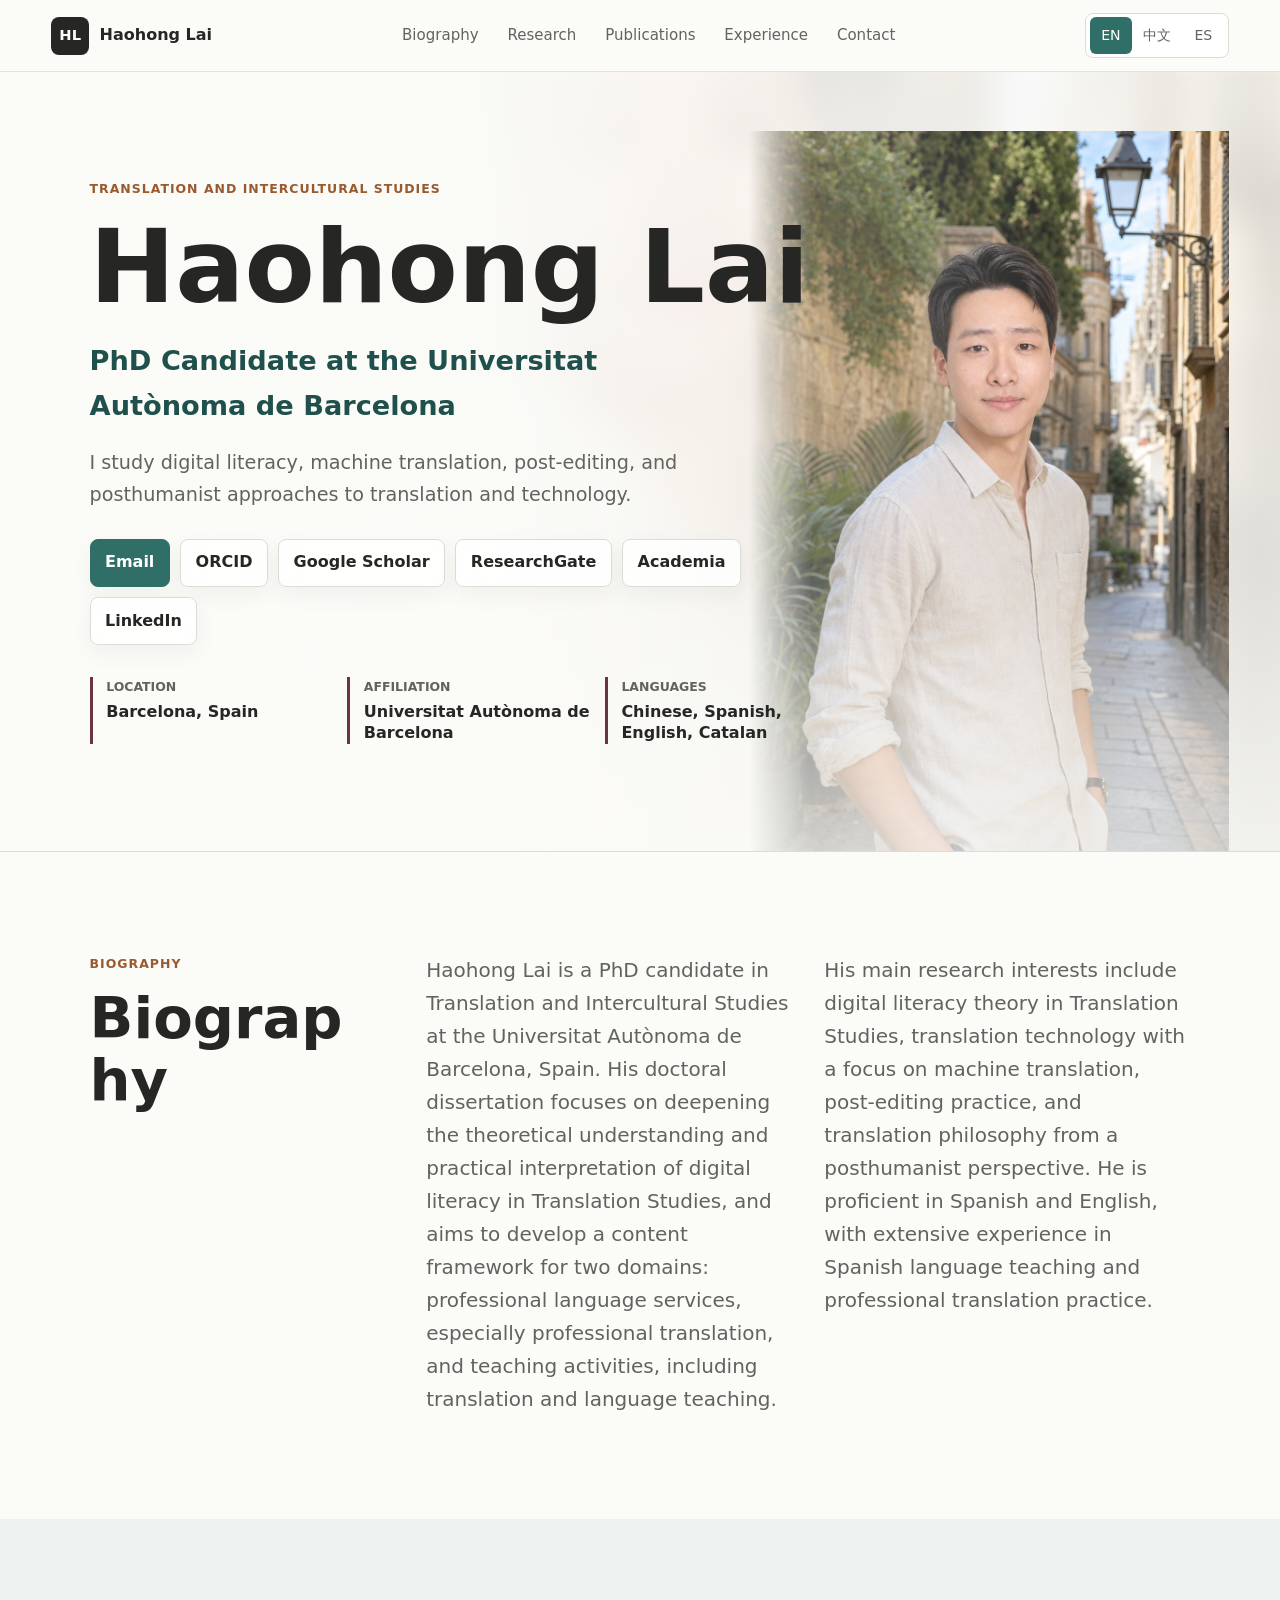
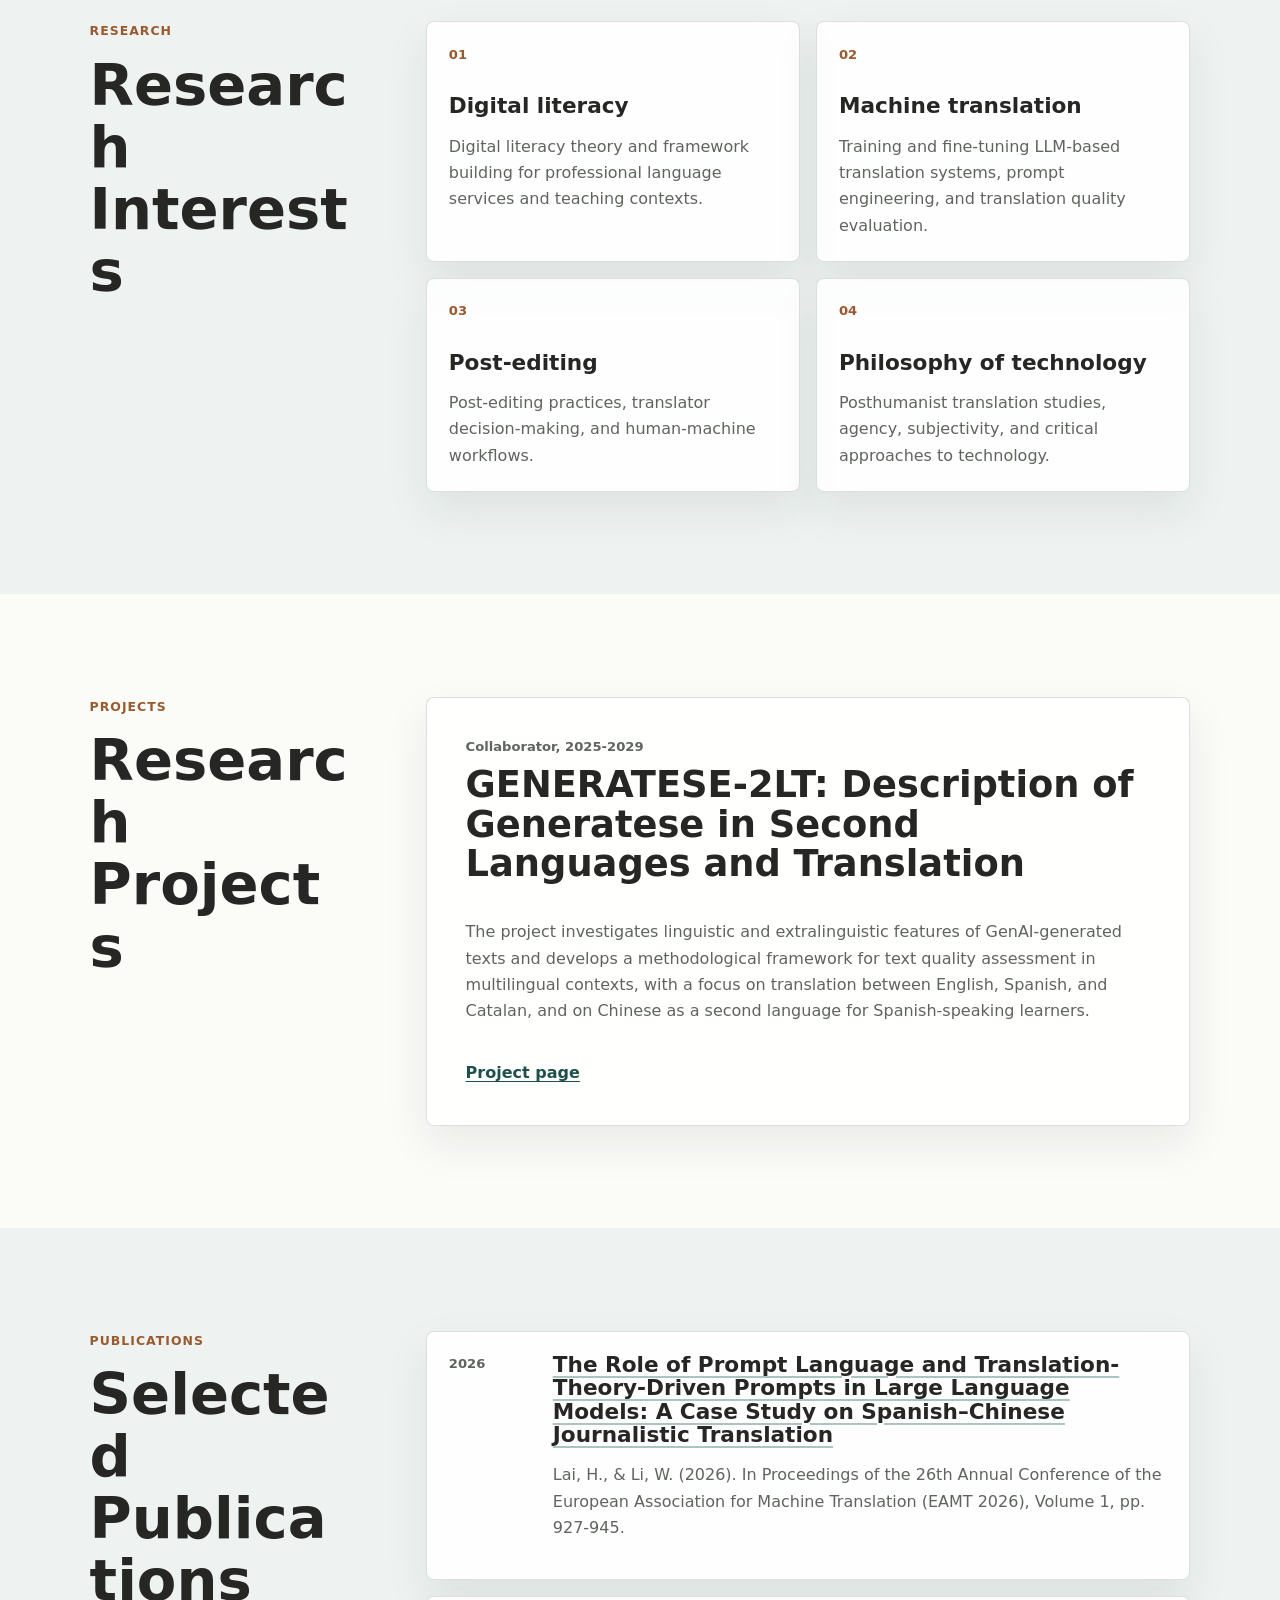
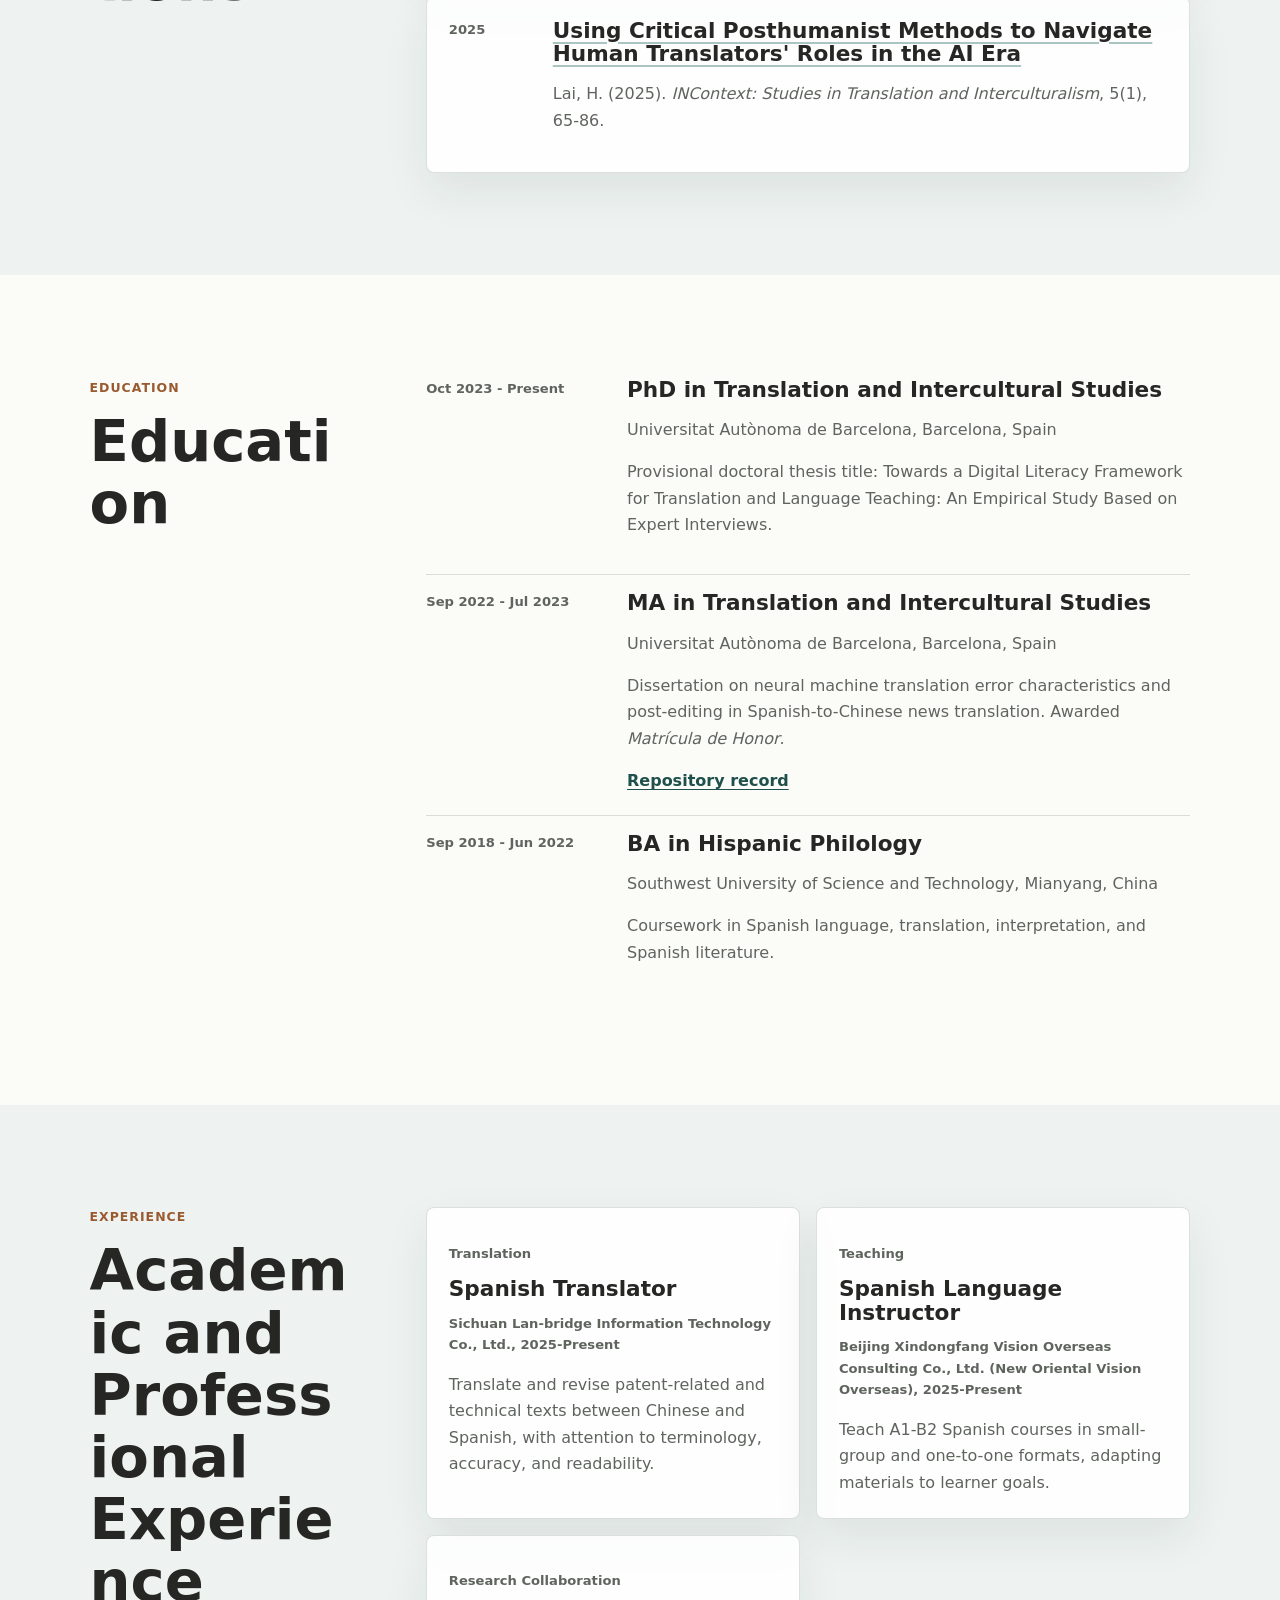
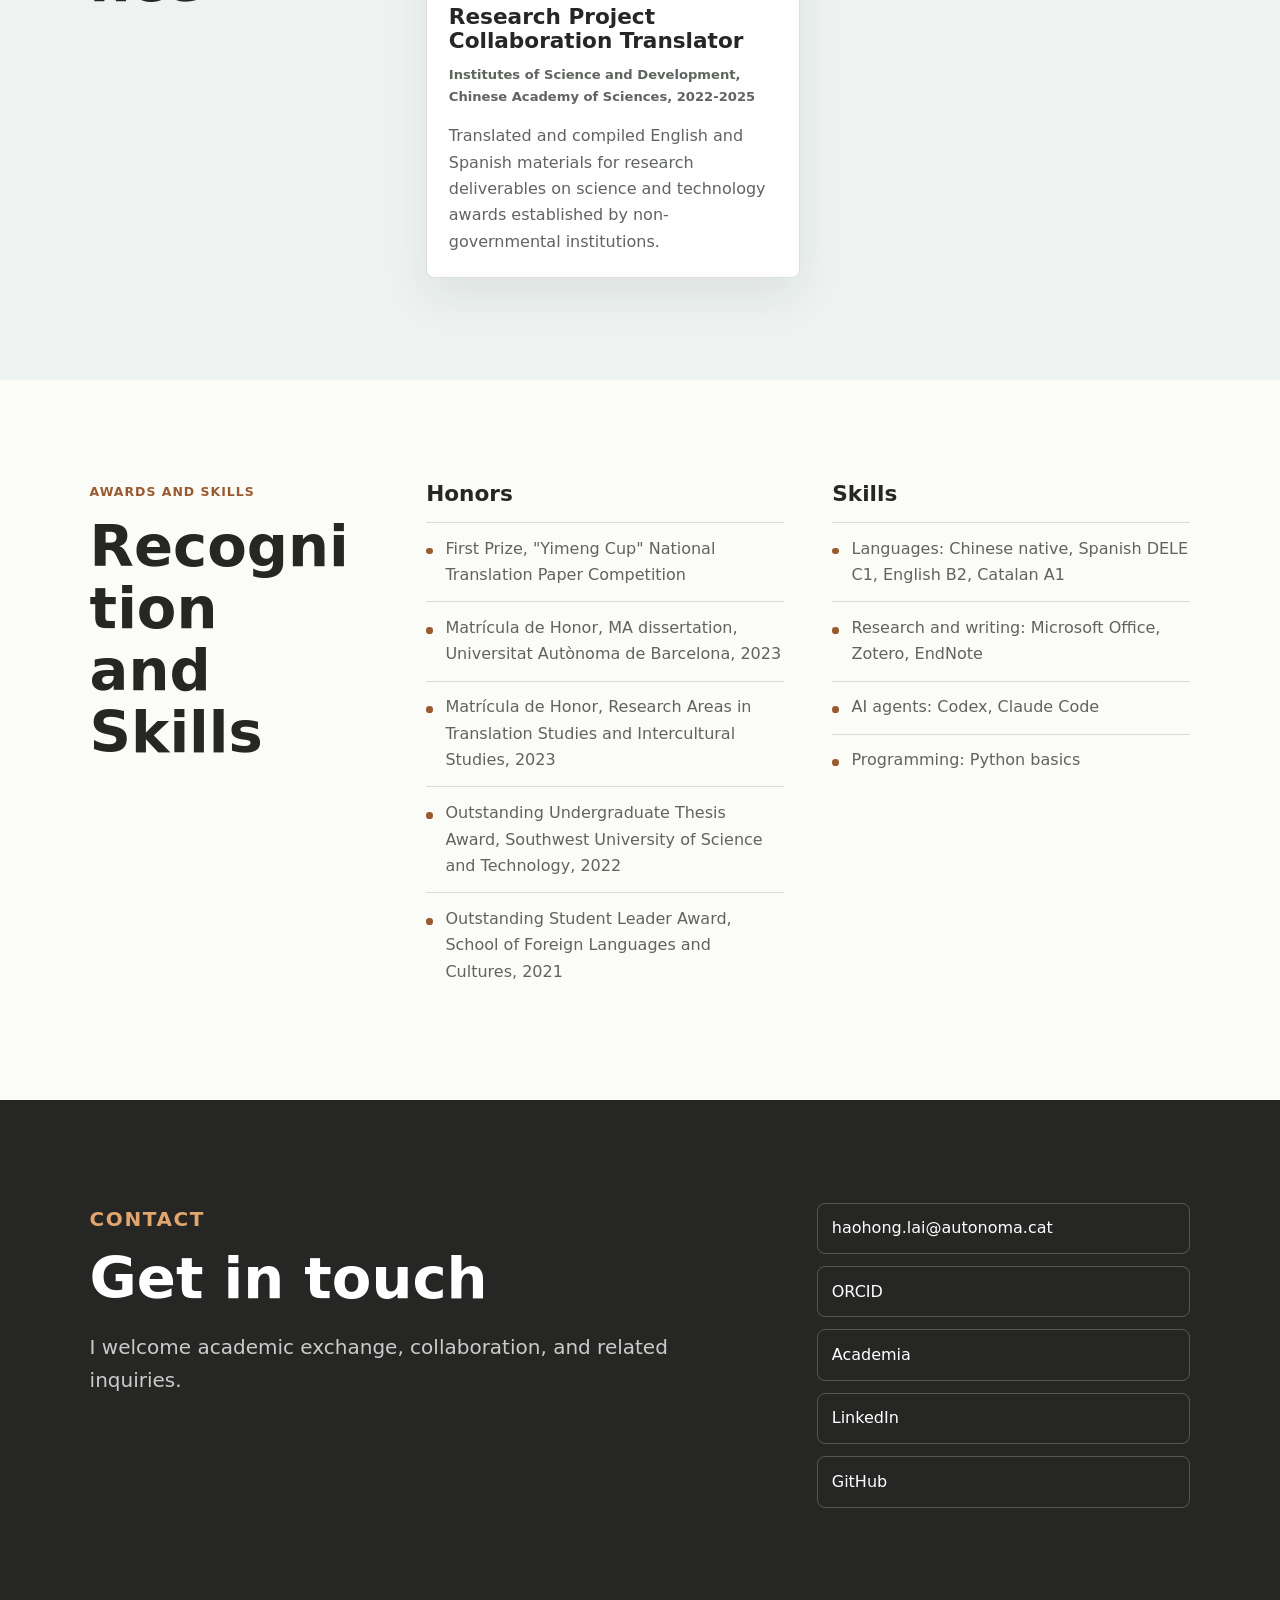
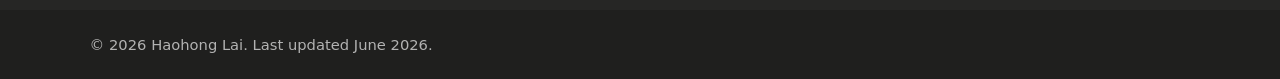
==== commit 519079c0: "Link EAMT proceedings publication" ====
--- a/index.html
+++ b/index.html
@@ -218,11 +218,21 @@
           <article class="publication">
             <p class="publication-year">2026</p>
             <div>
-              <h3 data-i18n="pubEamtTitle">
-                The Role of Prompt Language and Translation Theory-Driven Prompts in Large Language Models: A Case Study
-                on Spanish-Chinese Journalistic Translation
+              <h3>
+                <a
+                  href="https://eamt2026.org/assets/pdfs/EAMT2026_proceedings_Vol_1.pdf"
+                  target="_blank"
+                  rel="noreferrer"
+                  data-i18n="pubEamtTitle"
+                >
+                  The Role of Prompt Language and Translation-Theory-Driven Prompts in Large Language Models: A Case
+                  Study on Spanish–Chinese Journalistic Translation
+                </a>
               </h3>
-              <p data-i18n="pubEamtMeta">Lai, H. (2026). Conference paper presented at EAMT 2026.</p>
+              <p data-i18n="pubEamtMeta">
+                Lai, H., & Li, W. (2026). In Proceedings of the 26th Annual Conference of the European Association for
+                Machine Translation (EAMT 2026), Volume 1, pp. 927-945.
+              </p>
             </div>
           </article>
           <article class="publication">
@@ -370,6 +380,6 @@
       <p data-i18n="footerText">© 2026 Haohong Lai. Last updated June 2026.</p>
     </footer>
 
-    <script src="script.js?v=20260622-1"></script>
+    <script src="script.js?v=20260622-2"></script>
   </body>
 </html>
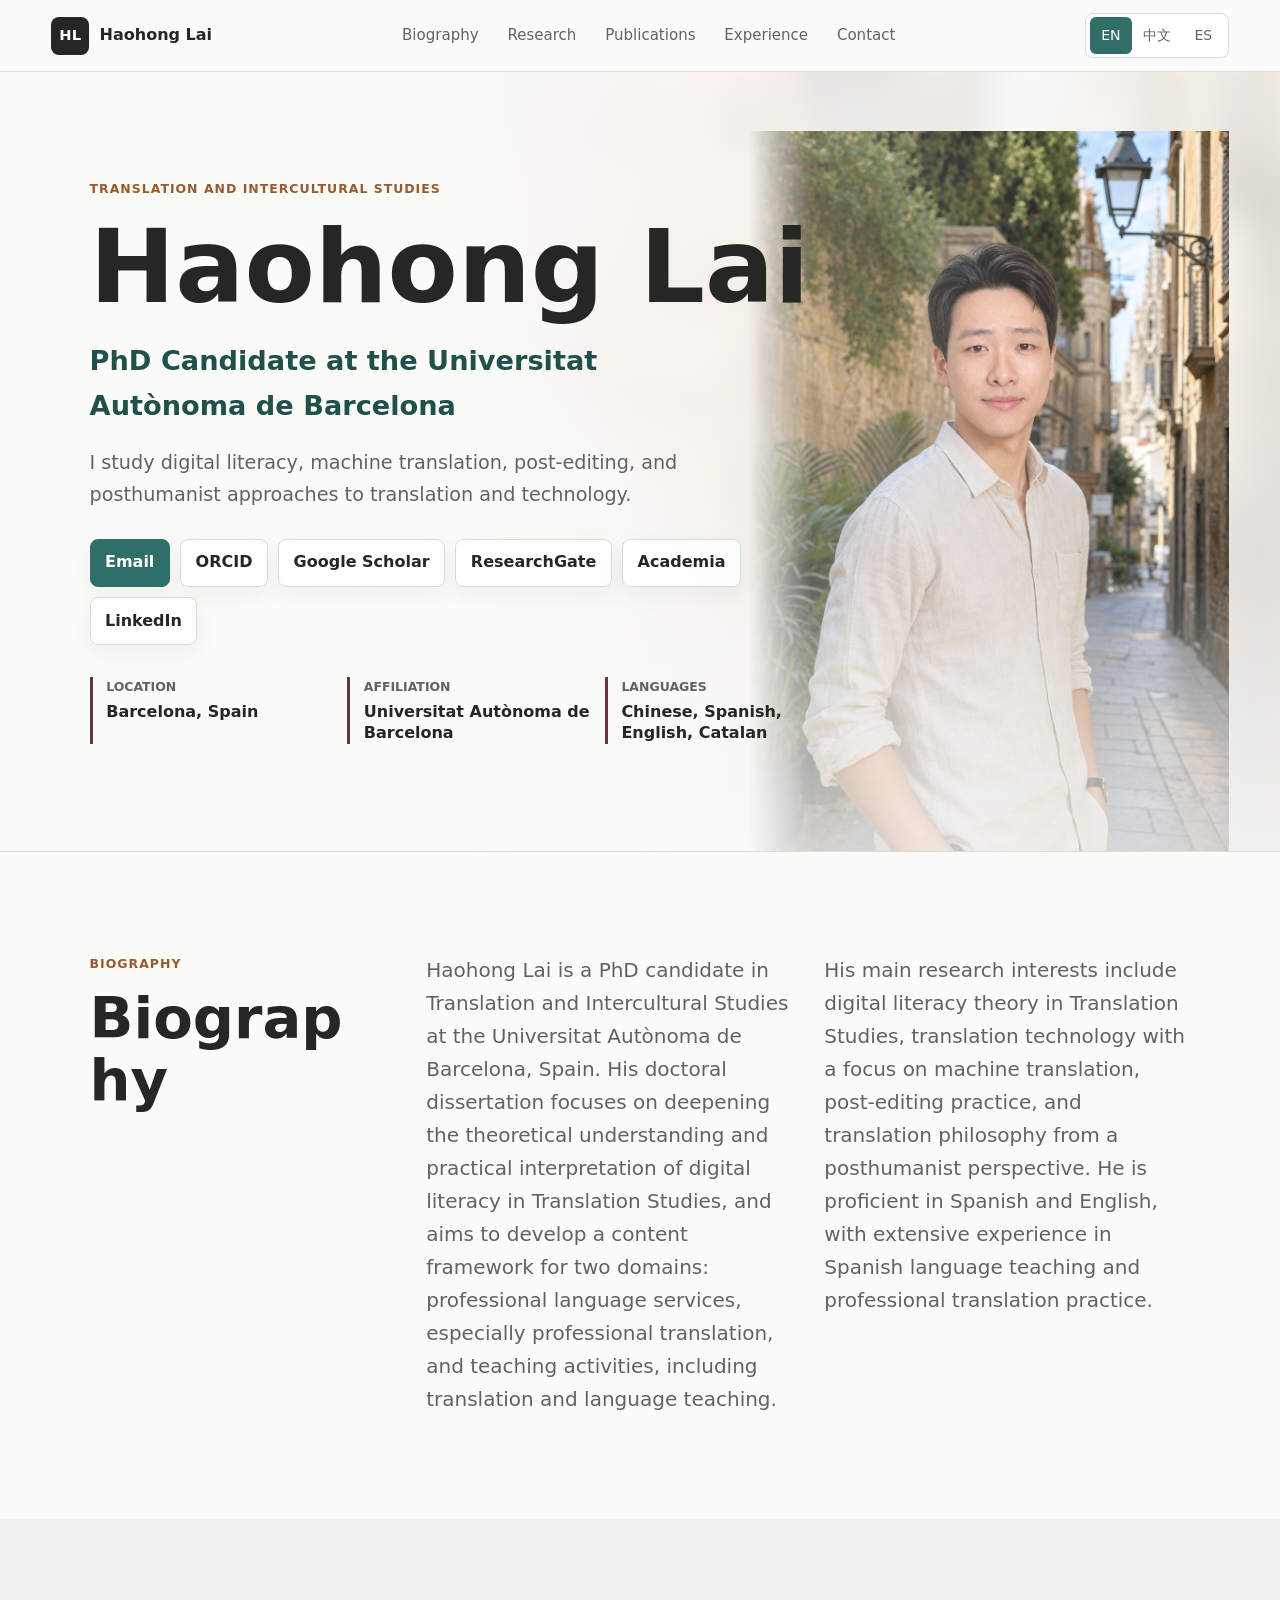
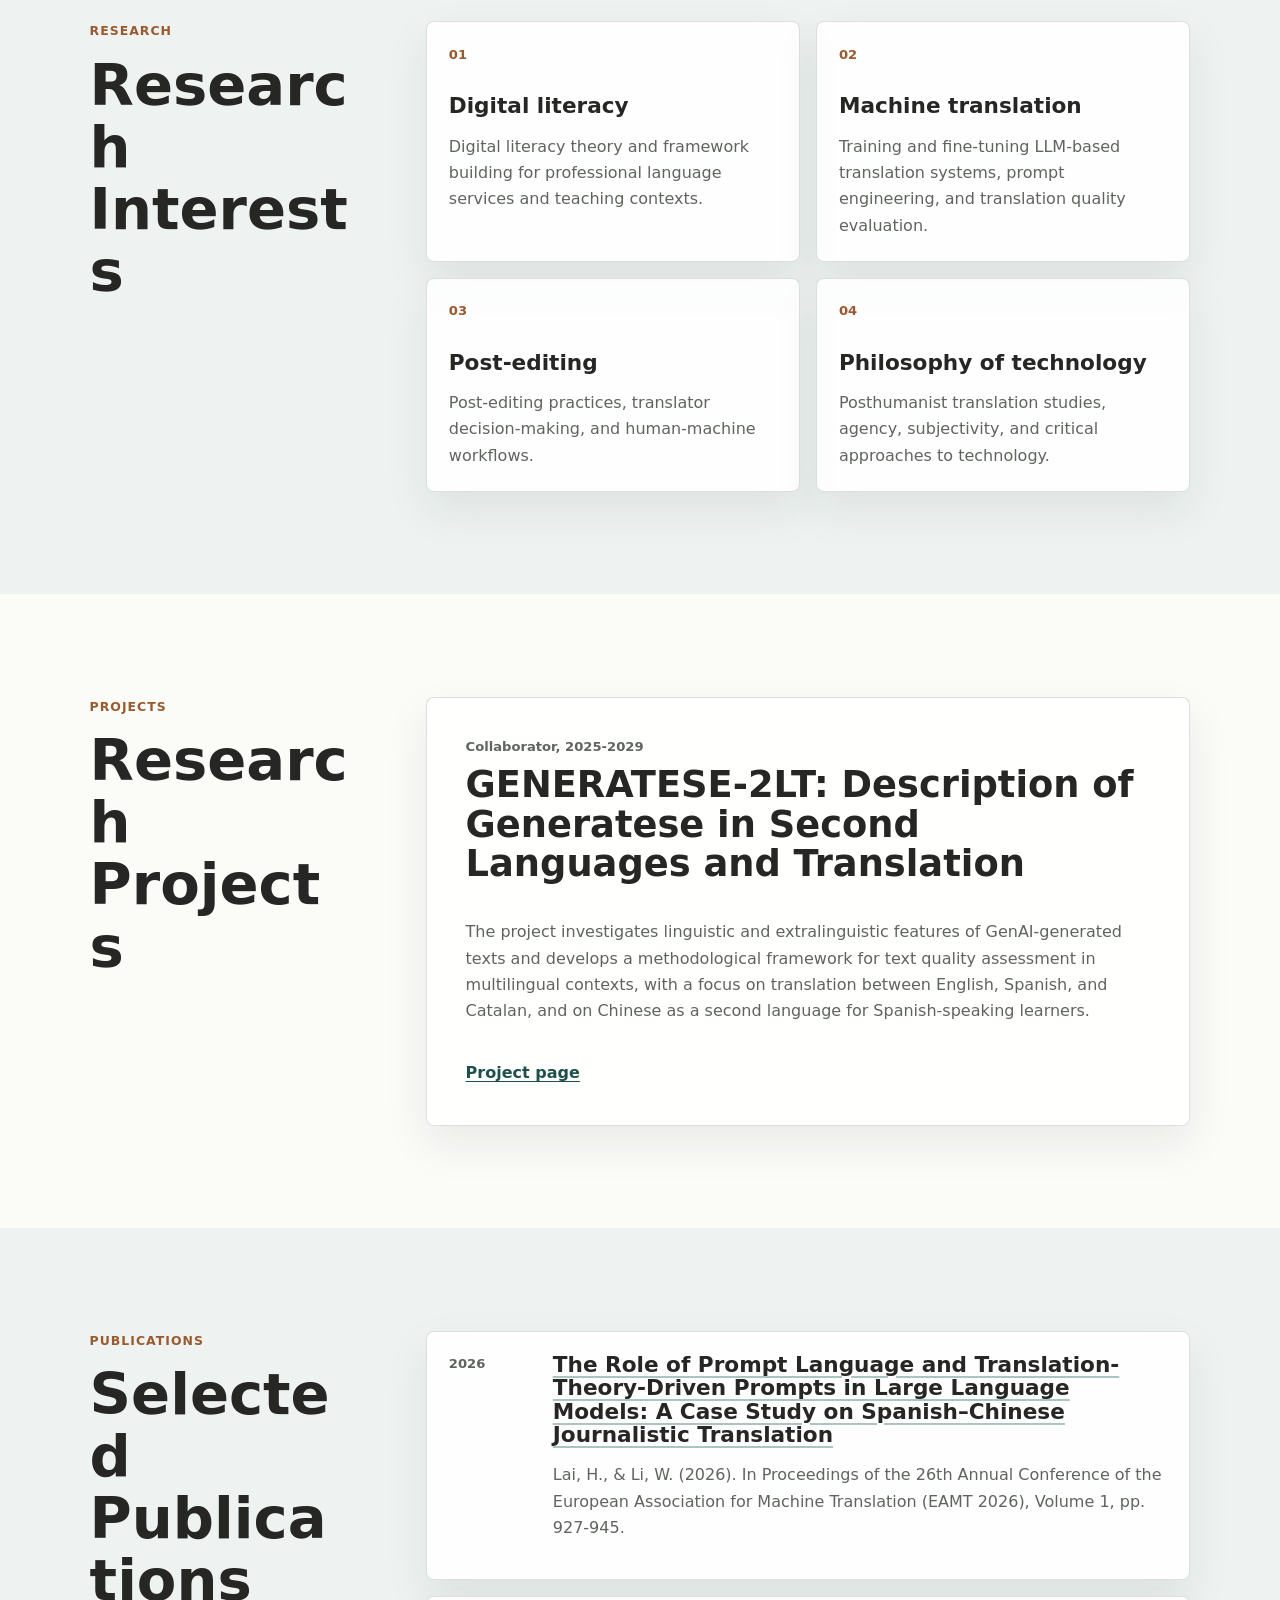
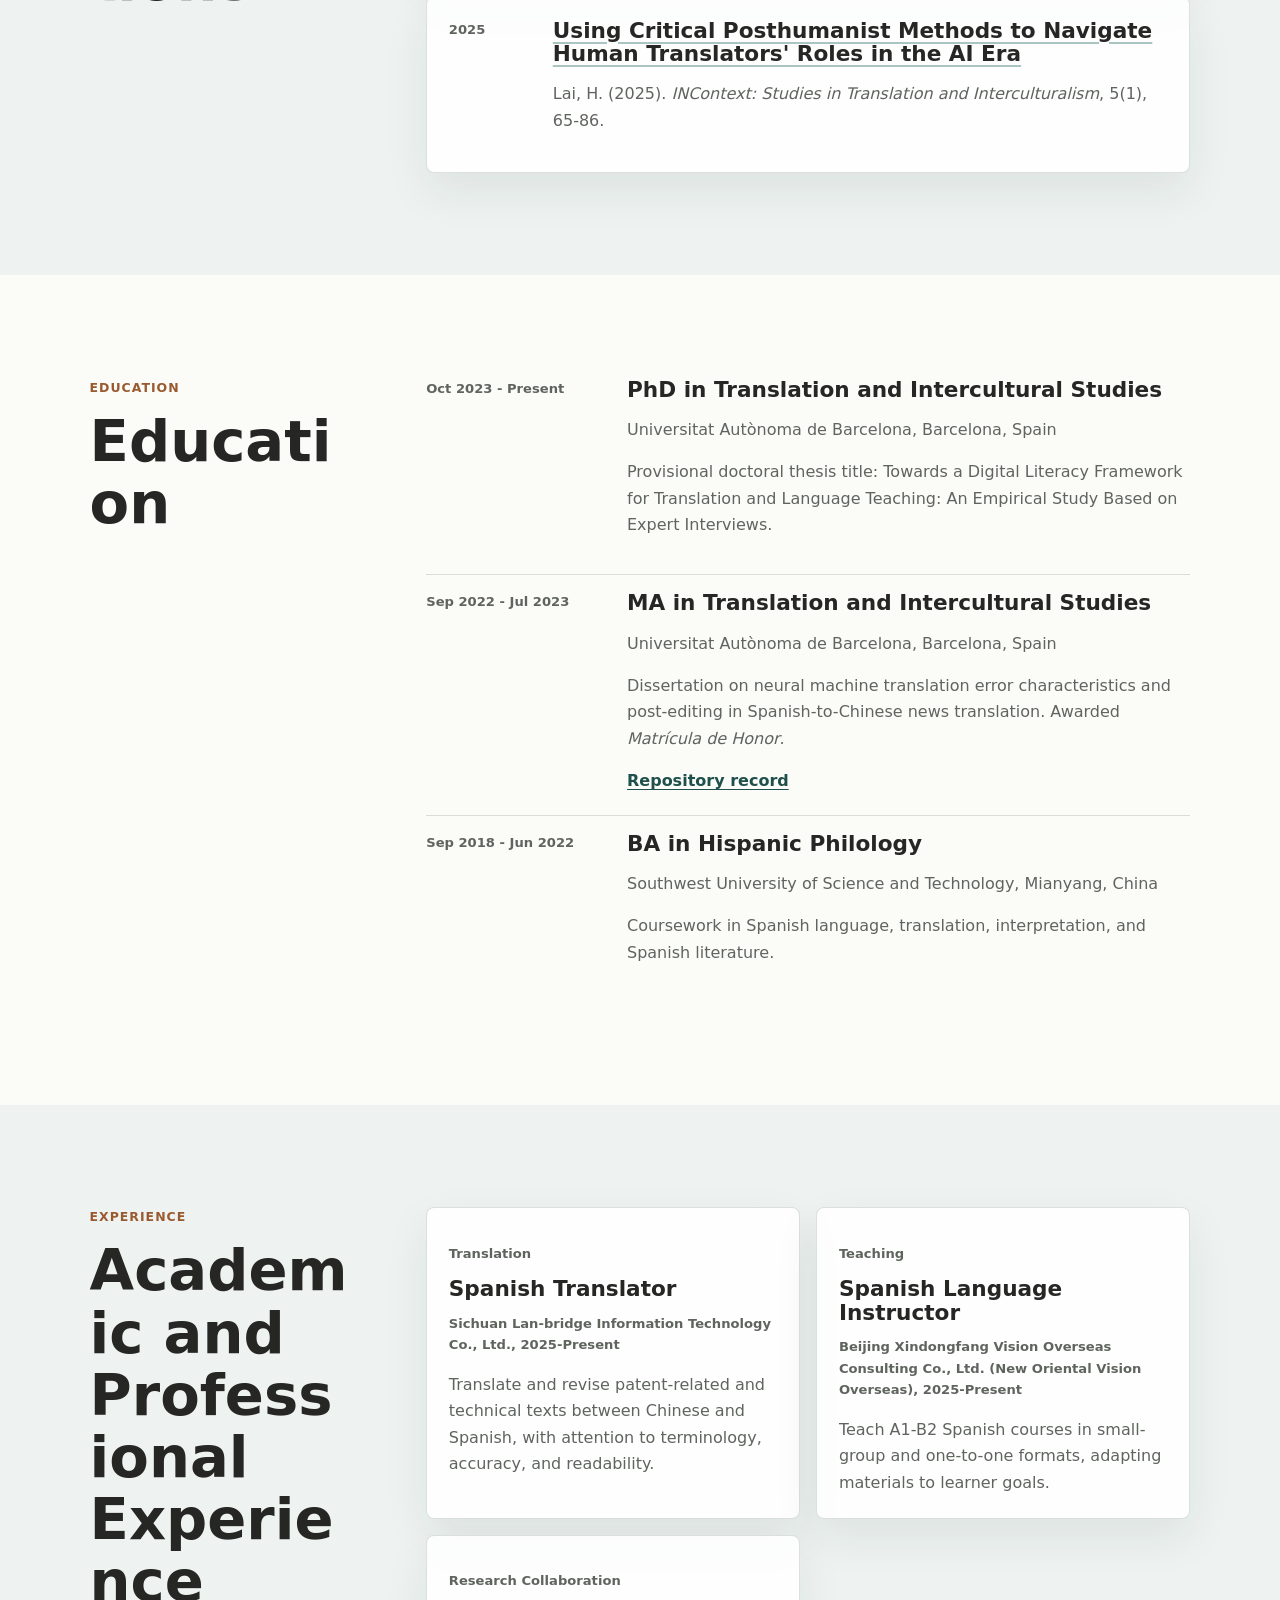
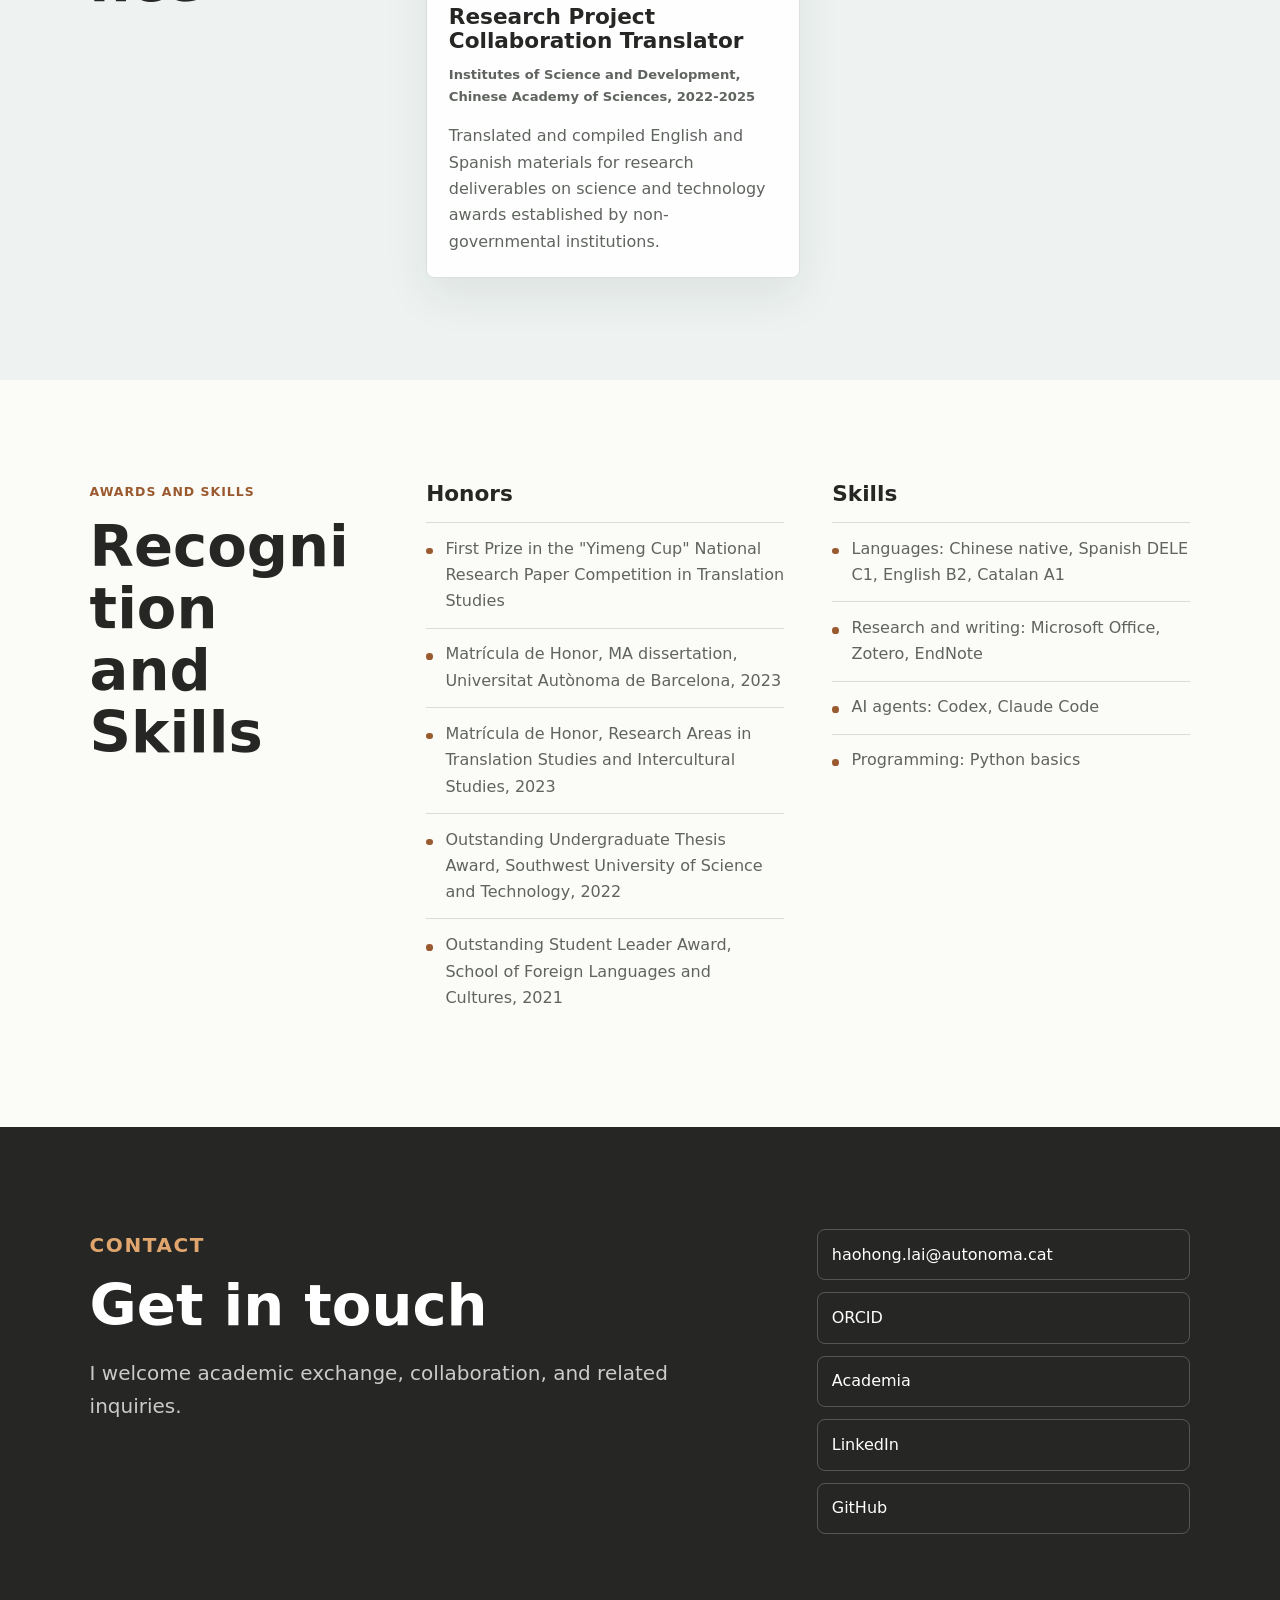
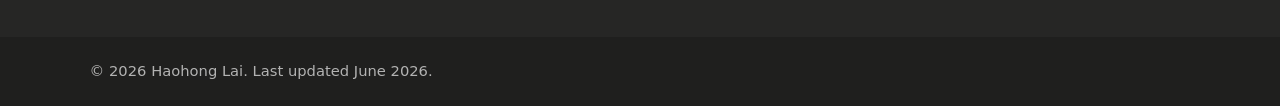
==== commit fb07de63: "Refine Yimeng Cup award translation" ====
--- a/index.html
+++ b/index.html
@@ -339,7 +339,7 @@
           <div>
             <h3 data-i18n="awardsSubTitle">Honors</h3>
             <ul class="clean-list">
-              <li data-i18n="awardYimeng">First Prize, "Yimeng Cup" National Translation Paper Competition</li>
+              <li data-i18n="awardYimeng">First Prize in the "Yimeng Cup" National Research Paper Competition in Translation Studies</li>
               <li data-i18n="awardOne">Matrícula de Honor, MA dissertation, Universitat Autònoma de Barcelona, 2023</li>
               <li data-i18n="awardTwo">Matrícula de Honor, Research Areas in Translation Studies and Intercultural Studies, 2023</li>
               <li data-i18n="awardThree">Outstanding Undergraduate Thesis Award, Southwest University of Science and Technology, 2022</li>
@@ -380,6 +380,6 @@
       <p data-i18n="footerText">© 2026 Haohong Lai. Last updated June 2026.</p>
     </footer>
 
-    <script src="script.js?v=20260622-2"></script>
+    <script src="script.js?v=20260622-3"></script>
   </body>
 </html>
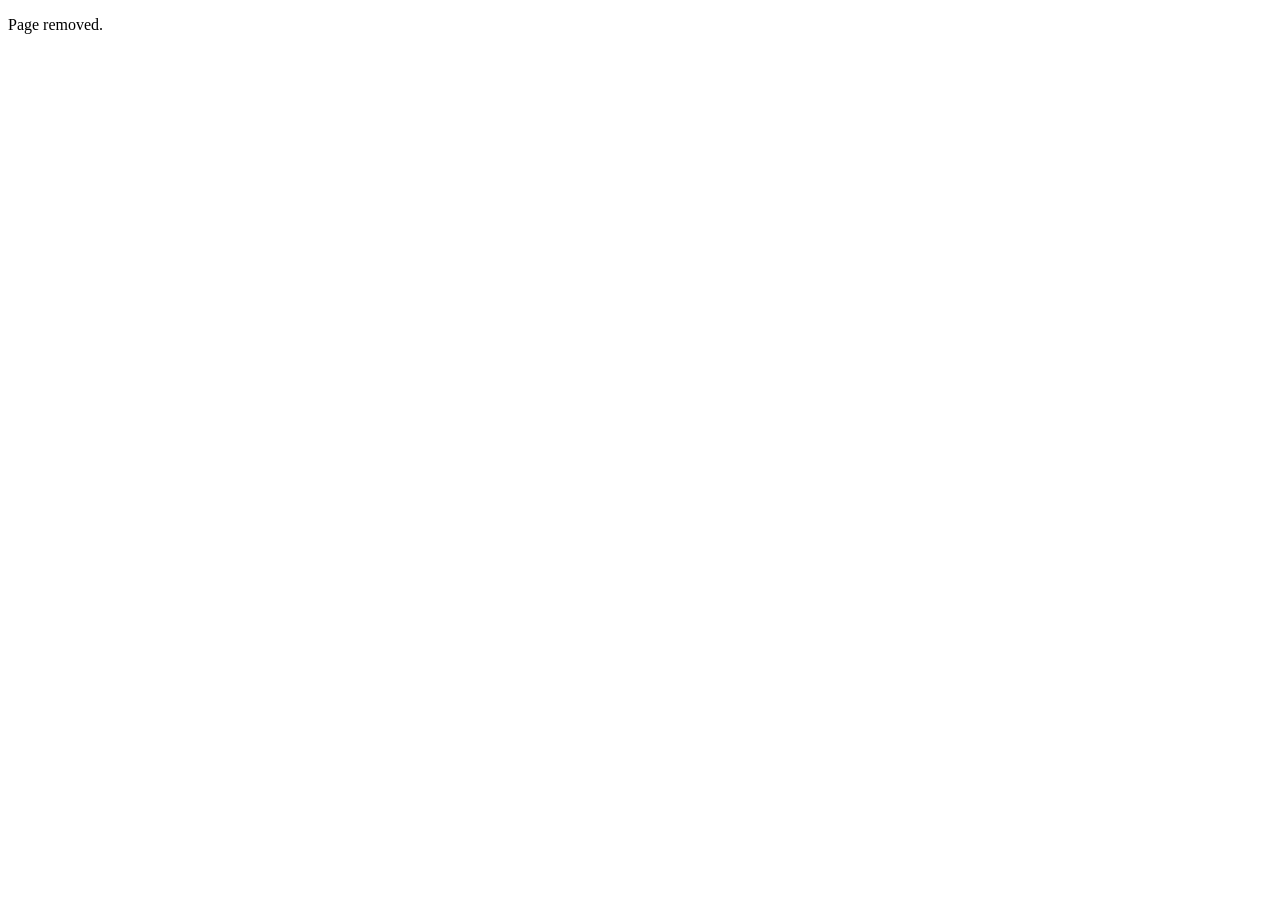
==== commit 406a42b8: "Remove personal homepage from GitHub Pages" ====
--- a/index.html
+++ b/index.html
@@ -1,385 +1,12 @@
 <!doctype html>
 <html lang="en">
-  <head>
-    <meta charset="utf-8">
-    <meta name="viewport" content="width=device-width, initial-scale=1">
-    <title>Haohong Lai | Academic Website</title>
-    <meta
-      name="description"
-      content="Academic website of Haohong Lai, PhD candidate at the Universitat Autònoma de Barcelona. Research interests include digital literacy, machine translation, post-editing, and posthumanist translation studies."
-    >
-    <meta name="theme-color" content="#fbfbf8">
-    <meta property="og:title" content="Haohong Lai | Academic Website">
-    <meta
-      property="og:description"
-      content="Translation and Intercultural Studies, digital literacy, machine translation, post-editing, and posthumanist translation studies."
-    >
-    <meta property="og:type" content="website">
-    <meta property="og:image" content="https://haohong1.github.io/assets/og-image.jpg">
-    <meta property="og:image:width" content="1200">
-    <meta property="og:image:height" content="630">
-    <meta name="twitter:card" content="summary_large_image">
-    <meta name="twitter:image" content="https://haohong1.github.io/assets/og-image.jpg">
-    <link rel="preload" as="image" href="assets/profile-travel.jpg">
-    <link rel="stylesheet" href="styles.css?v=20260622-1">
-    <script type="application/ld+json">
-      {
-        "@context": "https://schema.org",
-        "@type": "Person",
-        "name": "Haohong Lai",
-        "alternateName": "赖豪鸿",
-        "jobTitle": "PhD Candidate in Translation and Intercultural Studies",
-        "image": "https://haohong1.github.io/assets/profile-travel.jpg",
-        "affiliation": {
-          "@type": "CollegeOrUniversity",
-        "name": "Universitat Autònoma de Barcelona"
-        },
-        "email": "mailto:haohong.lai@autonoma.cat",
-        "url": "https://haohong1.github.io/",
-        "sameAs": [
-          "https://orcid.org/0009-0009-6157-6242",
-          "https://scholar.google.com.hk/citations?user=t36RoYYAAAAJ&hl",
-          "https://www.researchgate.net/profile/Haohong-Lai?ev=hdr_xprf",
-          "https://uab.academia.edu/HaohongLai",
-          "https://www.linkedin.com/in/haohong-lai-41668b387/",
-          "https://github.com/haohong1"
-        ],
-        "knowsAbout": [
-          "Digital literacy",
-          "Machine translation",
-          "Post-editing",
-          "Philosophy of technology",
-          "Posthumanist translation studies"
-        ]
-      }
-    </script>
-  </head>
-  <body>
-    <a class="skip-link" href="#main" data-i18n="skipLink">Skip to main content</a>
-
-    <header class="site-header">
-      <a class="brand" href="#top" aria-label="Haohong Lai">
-        <span class="brand-mark">HL</span>
-        <span class="brand-text">Haohong Lai</span>
-      </a>
-
-      <nav class="site-nav" aria-label="Primary navigation">
-        <a href="#about" data-i18n="navAbout">Biography</a>
-        <a href="#research" data-i18n="navResearch">Research</a>
-        <a href="#publications" data-i18n="navPublications">Publications</a>
-        <a href="#experience" data-i18n="navExperience">Experience</a>
-        <a href="#contact" data-i18n="navContact">Contact</a>
-      </nav>
-
-      <div class="language-switch" aria-label="Language">
-        <button class="lang-button is-active" type="button" data-lang-button="en" aria-pressed="true">EN</button>
-        <button class="lang-button" type="button" data-lang-button="zh" aria-pressed="false">中文</button>
-        <button class="lang-button" type="button" data-lang-button="es" aria-pressed="false">ES</button>
-      </div>
-    </header>
-
-    <main id="main">
-      <section class="hero" id="top" aria-labelledby="hero-title">
-        <figure class="hero-media">
-          <img
-            class="hero-portrait"
-            src="assets/profile-travel.jpg"
-            width="1024"
-            height="1536"
-            alt="Haohong Lai in a sunlit historic street"
-          >
-        </figure>
-        <div class="hero-content">
-          <p class="eyebrow" data-i18n="heroEyebrow">Translation and Intercultural Studies</p>
-          <h1 id="hero-title" data-i18n="heroTitle">Haohong Lai</h1>
-          <p class="hero-subtitle" data-i18n="heroSubtitle">
-            PhD Candidate at the Universitat Autònoma de Barcelona
-          </p>
-          <p class="hero-summary" data-i18n="heroSummary">
-            I study digital literacy, machine translation, post-editing, and posthumanist approaches to translation
-            and technology.
-          </p>
-          <div class="hero-actions" aria-label="Profile links">
-            <a class="button primary" href="mailto:haohong.lai@autonoma.cat" data-i18n="linkEmail">Email</a>
-            <a class="button" href="https://orcid.org/0009-0009-6157-6242" target="_blank" rel="noreferrer">ORCID</a>
-            <a class="button" href="https://scholar.google.com.hk/citations?user=t36RoYYAAAAJ&hl" target="_blank" rel="noreferrer">Google Scholar</a>
-            <a class="button" href="https://www.researchgate.net/profile/Haohong-Lai?ev=hdr_xprf" target="_blank" rel="noreferrer">ResearchGate</a>
-            <a class="button" href="https://uab.academia.edu/HaohongLai" target="_blank" rel="noreferrer">Academia</a>
-            <a class="button" href="https://www.linkedin.com/in/haohong-lai-41668b387/" target="_blank" rel="noreferrer">LinkedIn</a>
-          </div>
-          <dl class="quick-facts" aria-label="Profile summary">
-            <div>
-              <dt data-i18n="factLocationLabel">Location</dt>
-              <dd data-i18n="factLocation">Barcelona, Spain</dd>
-            </div>
-            <div>
-              <dt data-i18n="factAffiliationLabel">Affiliation</dt>
-              <dd data-i18n="factAffiliation">Universitat Autònoma de Barcelona</dd>
-            </div>
-            <div>
-              <dt data-i18n="factLanguagesLabel">Languages</dt>
-              <dd data-i18n="factLanguages">Chinese, Spanish, English, Catalan</dd>
-            </div>
-          </dl>
-        </div>
-      </section>
-
-      <section class="section" id="about" aria-labelledby="about-title">
-        <div class="section-heading">
-          <p class="eyebrow" data-i18n="aboutEyebrow">Biography</p>
-          <h2 id="about-title" data-i18n="aboutTitle">Biography</h2>
-        </div>
-        <div class="section-body two-column">
-          <p data-i18n="aboutTextOne">
-            Haohong Lai is a PhD candidate in Translation and Intercultural Studies at the Universitat Autònoma de
-            Barcelona, Spain. His doctoral dissertation focuses on deepening the theoretical understanding and practical
-            interpretation of digital literacy in Translation Studies, and aims to develop a content framework for two
-            domains: professional language services, especially professional translation, and teaching activities,
-            including translation and language teaching.
-          </p>
-          <p data-i18n="aboutTextTwo">
-            His main research interests include digital literacy theory in Translation Studies, translation technology
-            with a focus on machine translation, post-editing practice, and translation philosophy from a posthumanist
-            perspective. He is proficient in Spanish and English, with extensive experience in Spanish language teaching
-            and professional translation practice.
-          </p>
-        </div>
-      </section>
-
-      <section class="section tinted" id="research" aria-labelledby="research-title">
-        <div class="section-heading">
-          <p class="eyebrow" data-i18n="researchEyebrow">Research</p>
-          <h2 id="research-title" data-i18n="researchTitle">Research Interests</h2>
-        </div>
-        <div class="interest-grid">
-          <article class="card">
-            <span class="card-index">01</span>
-            <h3 data-i18n="interestOneTitle">Digital literacy</h3>
-            <p data-i18n="interestOneText">
-              Digital literacy theory and framework building for professional language services and teaching contexts.
-            </p>
-          </article>
-          <article class="card">
-            <span class="card-index">02</span>
-            <h3 data-i18n="interestTwoTitle">Machine translation</h3>
-            <p data-i18n="interestTwoText">
-              Training and fine-tuning LLM-based translation systems, prompt engineering, and translation quality
-              evaluation.
-            </p>
-          </article>
-          <article class="card">
-            <span class="card-index">03</span>
-            <h3 data-i18n="interestThreeTitle">Post-editing</h3>
-            <p data-i18n="interestThreeText">
-              Post-editing practices, translator decision-making, and human-machine workflows.
-            </p>
-          </article>
-          <article class="card">
-            <span class="card-index">04</span>
-            <h3 data-i18n="interestFourTitle">Philosophy of technology</h3>
-            <p data-i18n="interestFourText">
-              Posthumanist translation studies, agency, subjectivity, and critical approaches to technology.
-            </p>
-          </article>
-        </div>
-      </section>
-
-      <section class="section" id="projects" aria-labelledby="projects-title">
-        <div class="section-heading">
-          <p class="eyebrow" data-i18n="projectsEyebrow">Projects</p>
-          <h2 id="projects-title" data-i18n="projectsTitle">Research Projects</h2>
-        </div>
-        <article class="project-panel">
-          <div>
-            <p class="project-meta" data-i18n="projectMeta">Collaborator, 2025-2029</p>
-            <h3 data-i18n="projectTitle">GENERATESE-2LT: Description of Generatese in Second Languages and Translation</h3>
-          </div>
-          <p data-i18n="projectText">
-            The project investigates linguistic and extralinguistic features of GenAI-generated texts and develops a
-            methodological framework for text quality assessment in multilingual contexts, with a focus on translation
-            between English, Spanish, and Catalan, and on Chinese as a second language for Spanish-speaking learners.
-          </p>
-          <a
-            class="text-link"
-            href="https://portalrecerca.uab.cat/es/projects/descripci%C3%B3n-del-generatese-en-segundas-lenguas-y-traducci%C3%B3n/"
-            target="_blank"
-            rel="noreferrer"
-            data-i18n="projectLink"
-          >Project page</a>
-        </article>
-      </section>
-
-      <section class="section tinted" id="publications" aria-labelledby="publications-title">
-        <div class="section-heading">
-          <p class="eyebrow" data-i18n="publicationsEyebrow">Publications</p>
-          <h2 id="publications-title" data-i18n="publicationsTitle">Selected Publications</h2>
-        </div>
-        <div class="publication-list">
-          <article class="publication">
-            <p class="publication-year">2026</p>
-            <div>
-              <h3>
-                <a
-                  href="https://eamt2026.org/assets/pdfs/EAMT2026_proceedings_Vol_1.pdf"
-                  target="_blank"
-                  rel="noreferrer"
-                  data-i18n="pubEamtTitle"
-                >
-                  The Role of Prompt Language and Translation-Theory-Driven Prompts in Large Language Models: A Case
-                  Study on Spanish–Chinese Journalistic Translation
-                </a>
-              </h3>
-              <p data-i18n="pubEamtMeta">
-                Lai, H., & Li, W. (2026). In Proceedings of the 26th Annual Conference of the European Association for
-                Machine Translation (EAMT 2026), Volume 1, pp. 927-945.
-              </p>
-            </div>
-          </article>
-          <article class="publication">
-            <p class="publication-year">2025</p>
-            <div>
-              <h3>
-                <a href="https://doi.org/10.54754/incontext.v5i1.113" target="_blank" rel="noreferrer">
-                  Using Critical Posthumanist Methods to Navigate Human Translators' Roles in the AI Era
-                </a>
-              </h3>
-              <p>
-                Lai, H. (2025). <em>INContext: Studies in Translation and Interculturalism</em>, 5(1), 65-86.
-              </p>
-            </div>
-          </article>
-        </div>
-      </section>
-
-      <section class="section" id="education" aria-labelledby="education-title">
-        <div class="section-heading">
-          <p class="eyebrow" data-i18n="educationEyebrow">Education</p>
-          <h2 id="education-title" data-i18n="educationTitle">Education</h2>
-        </div>
-        <div class="timeline">
-          <article class="timeline-item">
-            <p class="timeline-date" data-i18n="eduPhdDate">Oct 2023 - Present</p>
-            <div>
-              <h3 data-i18n="eduPhdTitle">PhD in Translation and Intercultural Studies</h3>
-              <p data-i18n="eduPhdPlace">Universitat Autònoma de Barcelona, Barcelona, Spain</p>
-              <p data-i18n="eduPhdText">
-                Provisional doctoral thesis title: Towards a Digital Literacy Framework for Translation and Language
-                Teaching: An Empirical Study Based on Expert Interviews.
-              </p>
-            </div>
-          </article>
-          <article class="timeline-item">
-            <p class="timeline-date" data-i18n="eduMaDate">Sep 2022 - Jul 2023</p>
-            <div>
-              <h3 data-i18n="eduMaTitle">MA in Translation and Intercultural Studies</h3>
-              <p data-i18n="eduMaPlace">Universitat Autònoma de Barcelona, Barcelona, Spain</p>
-              <p data-i18n-html="eduMaText">
-                Dissertation on neural machine translation error characteristics and post-editing in Spanish-to-Chinese
-                news translation. Awarded <em>Matrícula de Honor</em>.
-              </p>
-              <a class="text-link" href="https://ddd.uab.cat/record/289027" target="_blank" rel="noreferrer" data-i18n="repositoryLink">
-                Repository record
-              </a>
-            </div>
-          </article>
-          <article class="timeline-item">
-            <p class="timeline-date" data-i18n="eduBaDate">Sep 2018 - Jun 2022</p>
-            <div>
-              <h3 data-i18n="eduBaTitle">BA in Hispanic Philology</h3>
-              <p data-i18n="eduBaPlace">Southwest University of Science and Technology, Mianyang, China</p>
-              <p data-i18n="eduBaText">
-                Coursework in Spanish language, translation, interpretation, and Spanish literature.
-              </p>
-            </div>
-          </article>
-        </div>
-      </section>
-
-      <section class="section tinted" id="experience" aria-labelledby="experience-title">
-        <div class="section-heading">
-          <p class="eyebrow" data-i18n="experienceEyebrow">Experience</p>
-          <h2 id="experience-title" data-i18n="experienceTitle">Academic and Professional Experience</h2>
-        </div>
-        <div class="experience-grid">
-          <article class="card">
-            <p class="tag" data-i18n="experienceTagTranslation">Translation</p>
-            <h3 data-i18n="expTranslationTitle">Spanish Translator</h3>
-            <p class="card-meta" data-i18n="expTranslationMeta">Sichuan Lan-bridge Information Technology Co., Ltd., 2025-Present</p>
-            <p data-i18n="expTranslationText">
-              Translate and revise patent-related and technical texts between Chinese and Spanish, with attention to
-              terminology, accuracy, and readability.
-            </p>
-          </article>
-          <article class="card">
-            <p class="tag" data-i18n="experienceTagTeaching">Teaching</p>
-            <h3 data-i18n="expTeachingTitle">Spanish Language Instructor</h3>
-            <p class="card-meta" data-i18n="expTeachingMeta">Beijing Xindongfang Vision Overseas Consulting Co., Ltd., 2025-Present</p>
-            <p data-i18n="expTeachingText">
-              Teach A1-B2 Spanish courses in small-group and one-to-one formats, adapting materials to learner goals.
-            </p>
-          </article>
-          <article class="card">
-            <p class="tag" data-i18n="experienceTagResearch">Research Collaboration</p>
-            <h3 data-i18n="expResearchTitle">Research Project Collaboration Translator</h3>
-            <p class="card-meta" data-i18n="expResearchMeta">Institutes of Science and Development, Chinese Academy of Sciences, 2022-2025</p>
-            <p data-i18n="expResearchText">
-              Translated and compiled English and Spanish materials for research deliverables on science and technology
-              awards established by non-governmental institutions.
-            </p>
-          </article>
-        </div>
-      </section>
-
-      <section class="section" id="awards" aria-labelledby="awards-title">
-        <div class="section-heading">
-          <p class="eyebrow" data-i18n="awardsEyebrow">Awards and Skills</p>
-          <h2 id="awards-title" data-i18n="awardsTitle">Recognition and Skills</h2>
-        </div>
-        <div class="split-grid">
-          <div>
-            <h3 data-i18n="awardsSubTitle">Honors</h3>
-            <ul class="clean-list">
-              <li data-i18n="awardYimeng">First Prize in the "Yimeng Cup" National Research Paper Competition in Translation Studies</li>
-              <li data-i18n="awardOne">Matrícula de Honor, MA dissertation, Universitat Autònoma de Barcelona, 2023</li>
-              <li data-i18n="awardTwo">Matrícula de Honor, Research Areas in Translation Studies and Intercultural Studies, 2023</li>
-              <li data-i18n="awardThree">Outstanding Undergraduate Thesis Award, Southwest University of Science and Technology, 2022</li>
-              <li data-i18n="awardFour">Outstanding Student Leader Award, School of Foreign Languages and Cultures, 2021</li>
-            </ul>
-          </div>
-          <div>
-            <h3 data-i18n="skillsSubTitle">Skills</h3>
-            <ul class="clean-list">
-              <li data-i18n="skillLanguages">Languages: Chinese native, Spanish DELE C1, English B2, Catalan A1</li>
-              <li data-i18n="skillResearch">Research and writing: Microsoft Office, Zotero, EndNote</li>
-              <li data-i18n="skillTools">AI agents: Codex, Claude Code</li>
-              <li data-i18n="skillProgramming">Programming: Python basics</li>
-            </ul>
-          </div>
-        </div>
-      </section>
-
-      <section class="contact-section" id="contact" aria-labelledby="contact-title">
-        <div>
-          <p class="eyebrow" data-i18n="contactEyebrow">Contact</p>
-          <h2 id="contact-title" data-i18n="contactTitle">Get in touch</h2>
-          <p data-i18n="contactText">
-            I welcome academic exchange, collaboration, and related inquiries.
-          </p>
-        </div>
-        <div class="contact-links">
-          <a href="mailto:haohong.lai@autonoma.cat">haohong.lai@autonoma.cat</a>
-          <a href="https://orcid.org/0009-0009-6157-6242" target="_blank" rel="noreferrer">ORCID</a>
-          <a href="https://uab.academia.edu/HaohongLai" target="_blank" rel="noreferrer">Academia</a>
-          <a href="https://www.linkedin.com/in/haohong-lai-41668b387/" target="_blank" rel="noreferrer">LinkedIn</a>
-          <a href="https://github.com/haohong1" target="_blank" rel="noreferrer">GitHub</a>
-        </div>
-      </section>
-    </main>
-
-    <footer class="site-footer">
-      <p data-i18n="footerText">© 2026 Haohong Lai. Last updated June 2026.</p>
-    </footer>
-
-    <script src="script.js?v=20260622-3"></script>
-  </body>
+<head>
+  <meta charset="utf-8">
+  <meta name="viewport" content="width=device-width, initial-scale=1">
+  <meta name="robots" content="noindex, nofollow">
+  <title>Page removed</title>
+</head>
+<body>
+  <main><p>Page removed.</p></main>
+</body>
 </html>
